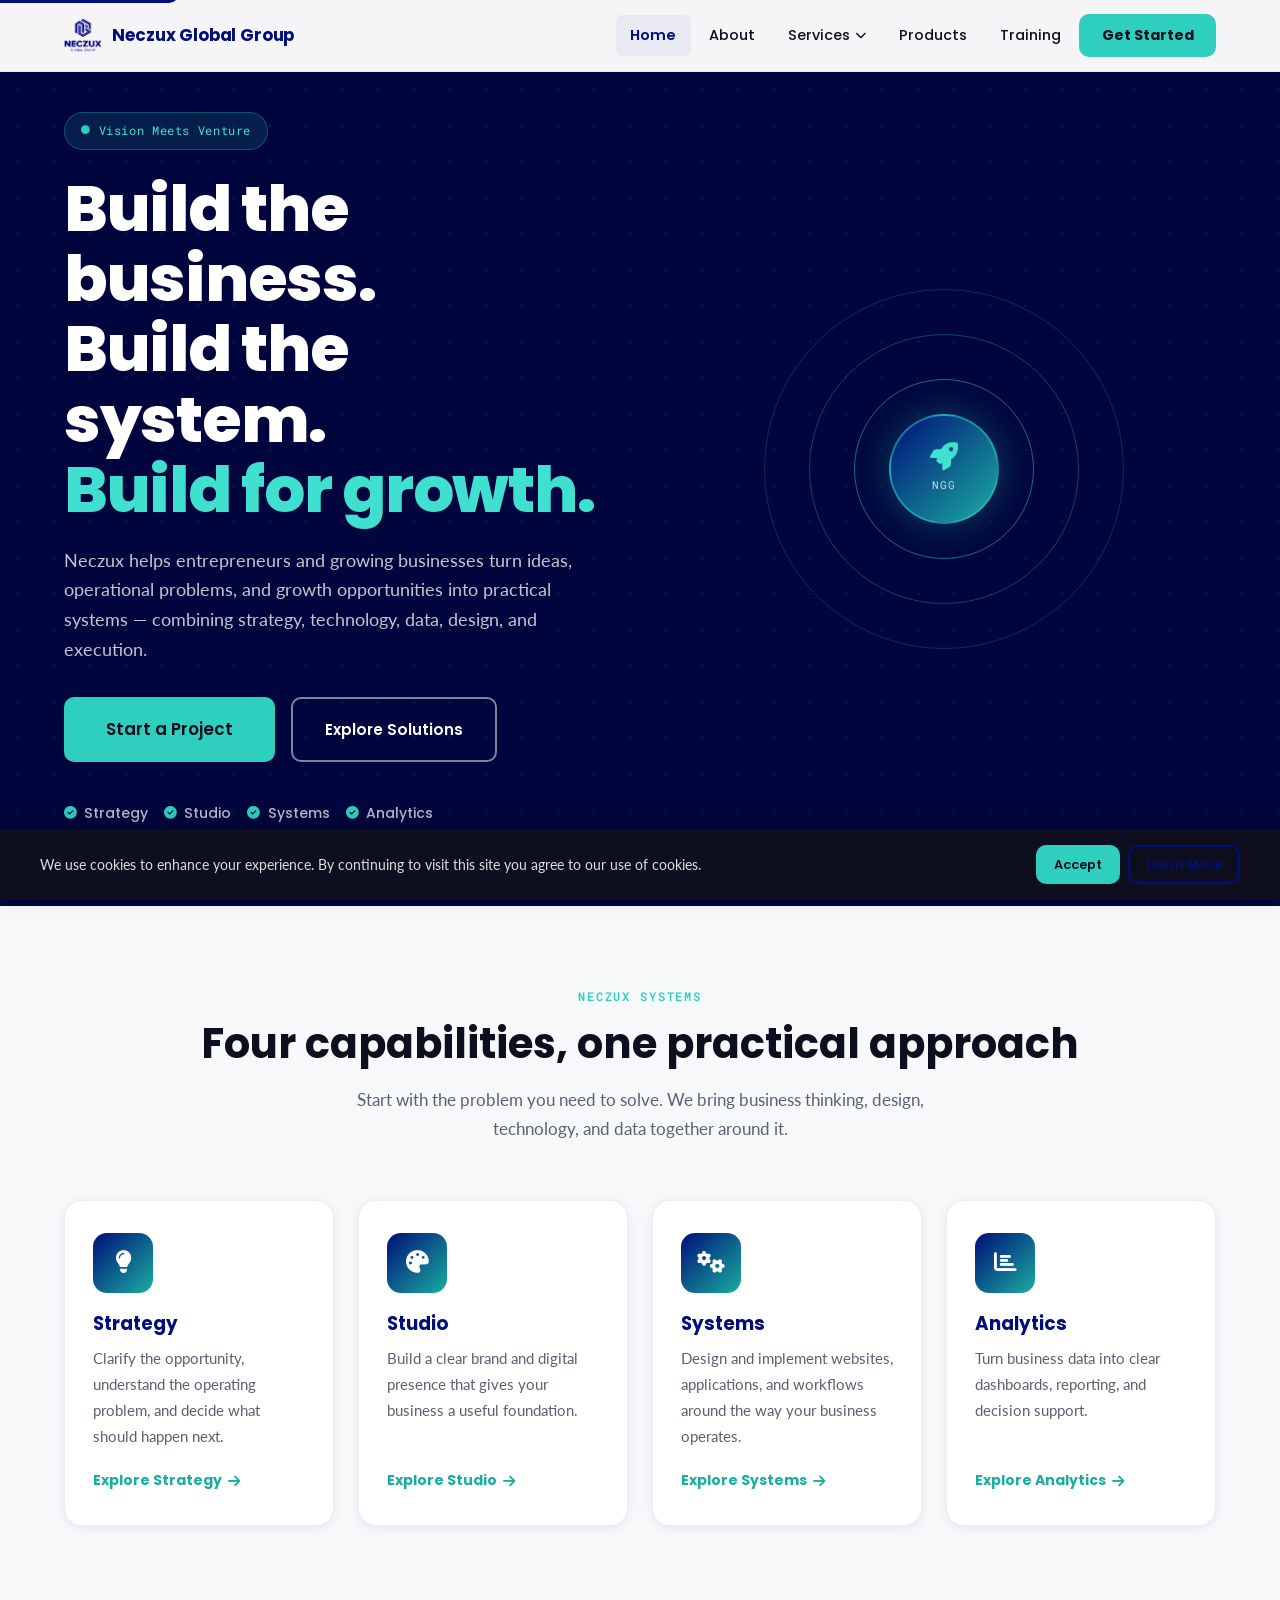
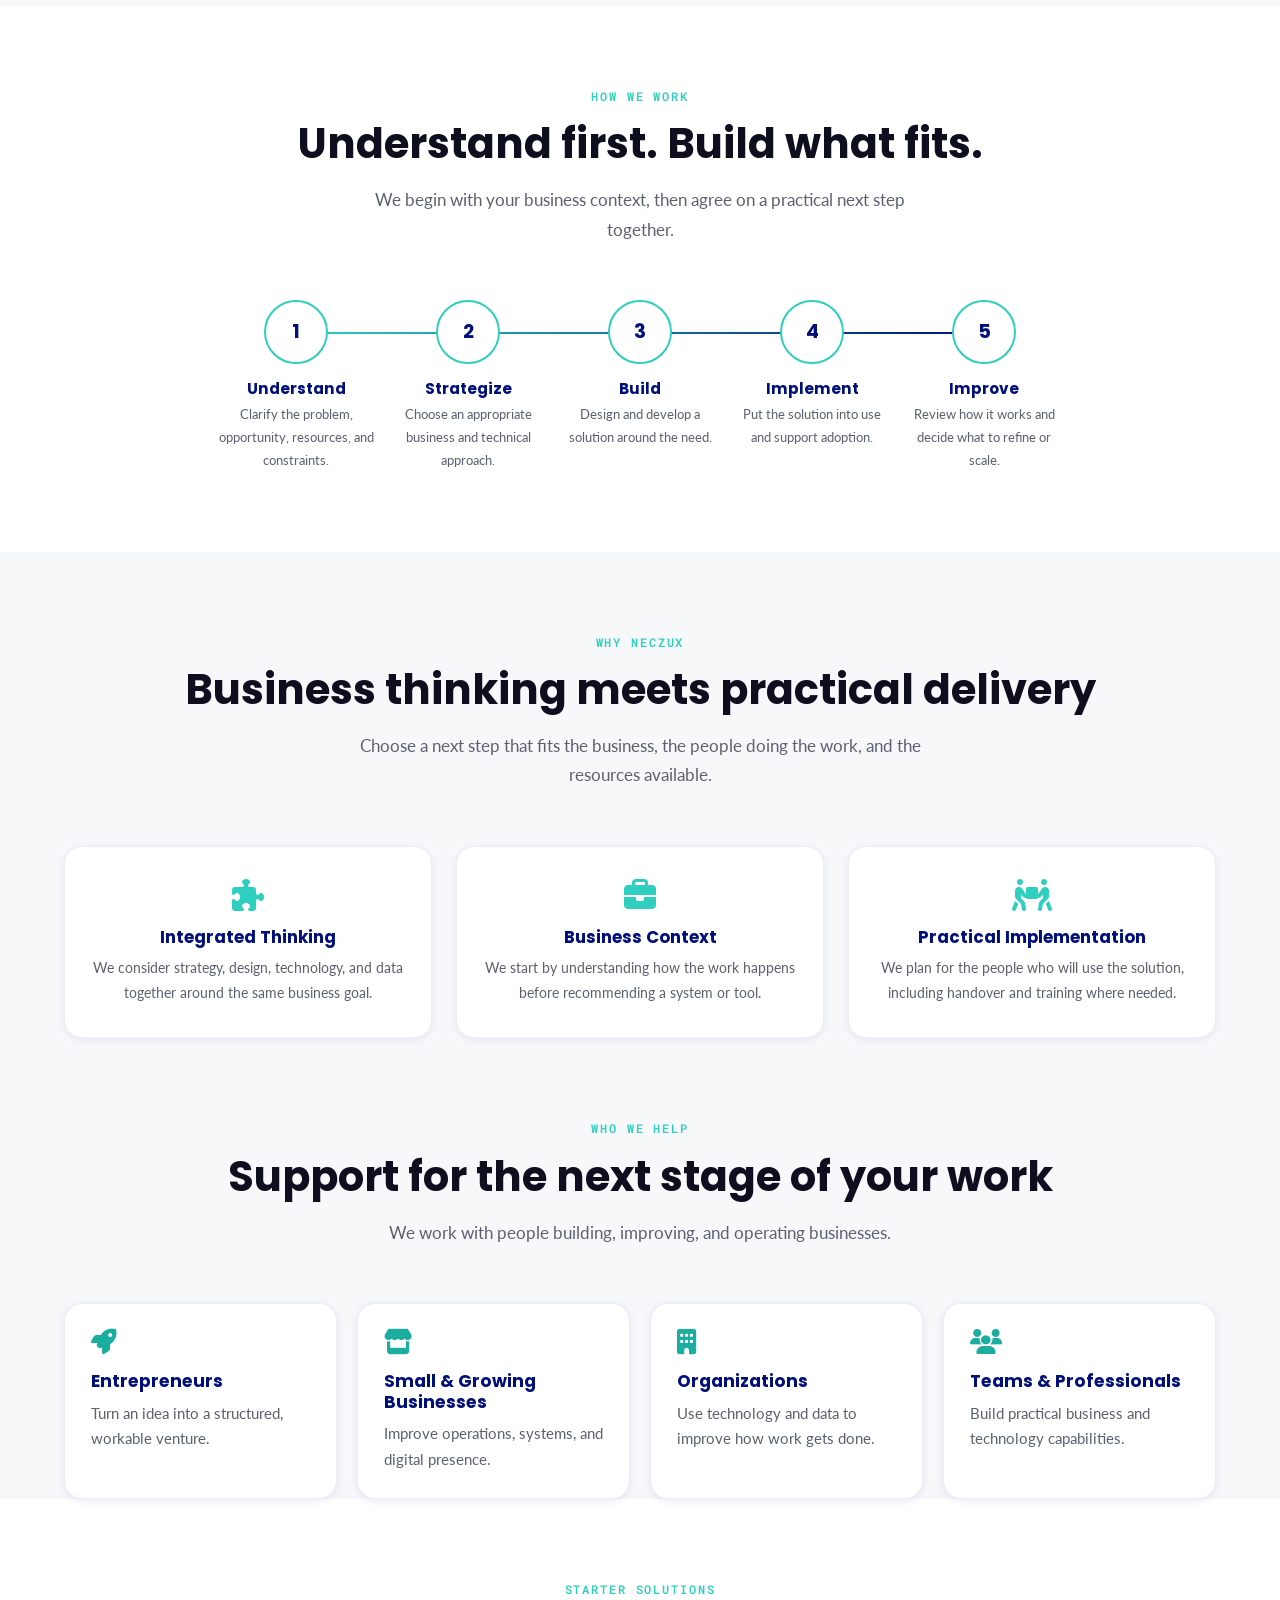
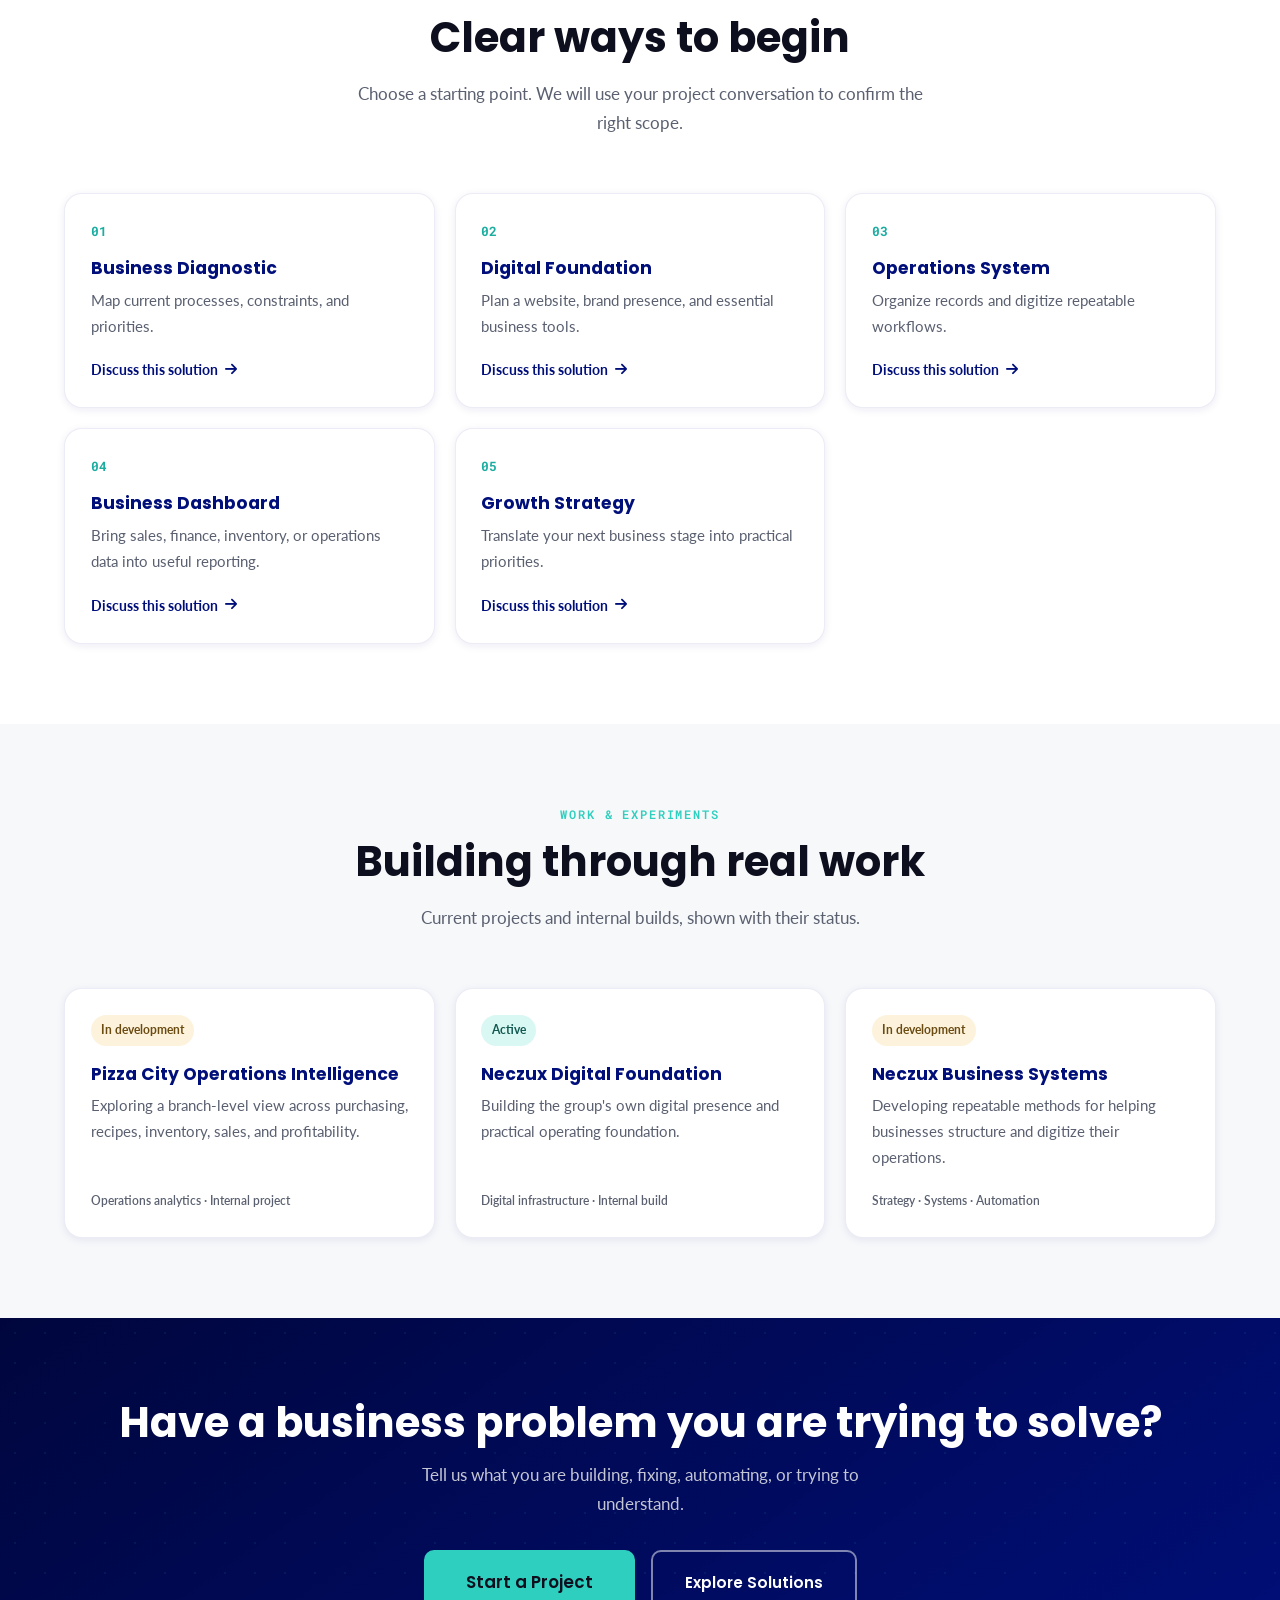
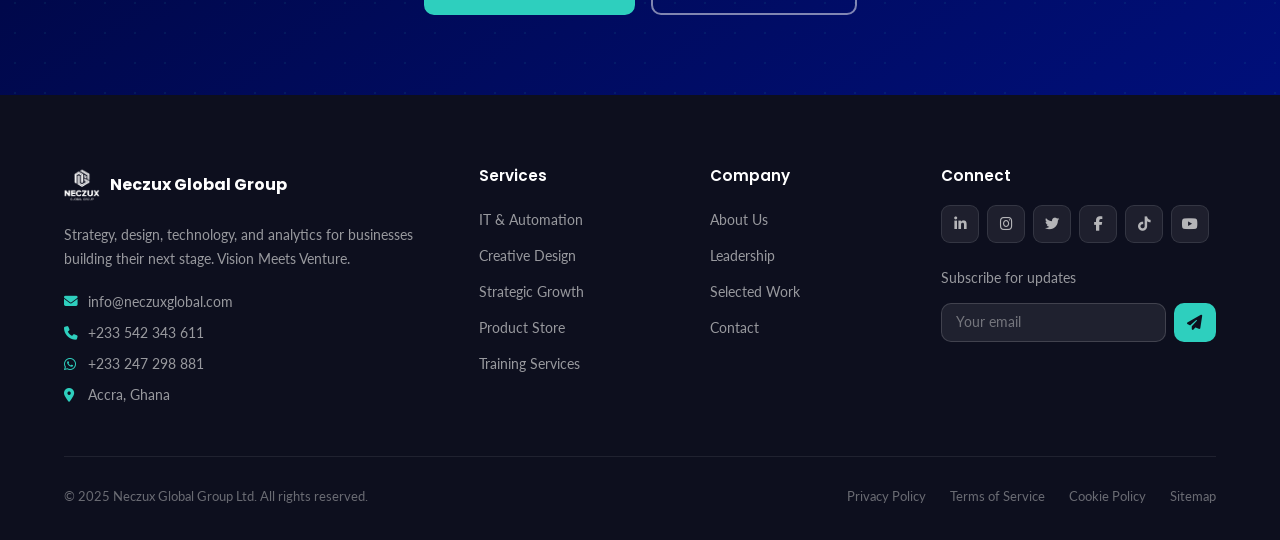
==== index.html @ 97cca22f "Reposition site around current capabilities and verifiable work" ====
<!DOCTYPE html>
<html lang="en">
<head>
    <meta charset="UTF-8">
    <meta name="viewport" content="width=device-width, initial-scale=1.0">
    
    <!-- Primary Meta Tags -->
    <meta name="description" content="Neczux helps entrepreneurs and growing businesses solve practical business problems with strategy, technology, data, design, and delivery.">
    <meta name="keywords" content="business development, technology solutions, automation, creative design, strategic growth, training, Accra, Ghana">
    <meta name="author" content="Neczux Global Group Ltd.">
    <meta name="robots" content="index, follow">
    
    <!-- Open Graph / Social Media Meta Tags -->
    <meta property="og:type" content="website">
    <meta property="og:url" content="https://www.neczuxglobal.com">
    <meta property="og:title" content="Neczux Global Group | Vision Meets Venture">
    <meta property="og:description" content="Practical business strategy, technology, data, and design for entrepreneurs and growing businesses.">
    <meta property="og:image" content="https://www.neczuxglobal.com/ngg-images/og-image.jpg">
    <meta property="og:site_name" content="Neczux Global Group">
    
    <!-- Twitter Card -->
    <meta name="twitter:card" content="summary_large_image">
    <meta name="twitter:site" content="@neczuxglobal">
    <meta name="twitter:creator" content="@neczuxglobal">
    <meta property="twitter:domain" content="neczuxglobal.com">
    <meta property="twitter:url" content="https://www.neczuxglobal.com">
    <meta name="twitter:title" content="Neczux Global Group | Vision Meets Venture">
    <meta name="twitter:description" content="Practical business strategy, technology, data, and design for entrepreneurs and growing businesses.">
    <meta name="twitter:image" content="https://www.neczuxglobal.com/ngg-images/og-image.jpg">
    
    <!-- Security & Compatibility -->
    <meta http-equiv="X-UA-Compatible" content="IE=edge">
    <meta name="format-detection" content="telephone=no">
    <meta name="theme-color" content="#000F7A">
    
    <!-- Preconnect & Resource Hints -->
    <link rel="preconnect" href="https://fonts.googleapis.com">
    <link rel="preconnect" href="https://fonts.gstatic.com" crossorigin>
    <link rel="preconnect" href="https://cdnjs.cloudflare.com">
    <link rel="dns-prefetch" href="https://fonts.googleapis.com">
    <link rel="dns-prefetch" href="https://cdnjs.cloudflare.com">
    
    <!-- Page Title -->
    <title>Neczux Global Group | Vision Meets Venture | Integrated Business & Technology Builder</title>
    
    <!-- Stylesheets -->
    <link rel="stylesheet" href="styles/main.css">
    <link rel="stylesheet" href="https://cdnjs.cloudflare.com/ajax/libs/font-awesome/6.4.0/css/all.min.css">
    <link href="https://fonts.googleapis.com/css2?family=Poppins:wght@300;400;500;600;700;800&family=Lato:wght@300;400;700&family=Roboto+Mono:wght@400;500;600&display=swap" rel="stylesheet">
    
    <!-- Favicon -->
    <link rel="icon" type="image/x-icon" href="ngg-images/favicon.ico">
    <link rel="apple-touch-icon" href="ngg-images/apple-touch-icon.png">
    
    <!-- Structured Data / JSON-LD -->
    <script type="application/ld+json">
    {
        "@context": "https://schema.org",
        "@type": "Organization",
        "name": "Neczux Global Group",
        "url": "https://www.neczuxglobal.com",
        "logo": "https://www.neczuxglobal.com/ngg-images/NGG.png",
        "description": "Integrated Business & Technology Builder delivering strategy, systems, design, and tools that turn ideas into operational ventures.",
        "sameAs": [
            "https://www.linkedin.com/company/neczuxglobal",
            "https://www.instagram.com/neczuxglobal",
            "https://x.com/neczuxglobal",
            "https://www.facebook.com/neczuxglobal",
            "https://www.tiktok.com/@neczuxglobal",
            "https://www.youtube.com/@neczuxglobal"
        ],
        "contactPoint": [{
            "@type": "ContactPoint",
            "telephone": "+233-247-298-881",
            "contactType": "customer service",
            "email": "neczuxglobalgroup@gmail.com",
            "availableLanguage": ["English"]
        }],
        "address": {
            "@type": "PostalAddress",
            "addressLocality": "Accra",
            "addressCountry": "GH"
        }
    }
    </script>
    
    <!-- Google Analytics (replace with your ID) -->
    <script async src="https://www.googletagmanager.com/gtag/js?id=G-XXXXXXXXXX"></script>
    <script>
        window.dataLayer = window.dataLayer || [];
        function gtag(){dataLayer.push(arguments);}
        gtag('js', new Date());
        gtag('config', 'G-XXXXXXXXXX', { 'anonymize_ip': true });
        gtag('consent', 'default', {
            'analytics_storage': 'denied'
        });
    </script>
</head>
<body class="home-page">

    <!-- Skip to Content Link for Accessibility -->
    <a href="#main-content" class="skip-link">Skip to main content</a>

    <!-- Cookie Consent Banner -->
    <div id="cookieConsent" class="cookie-banner" role="dialog" aria-label="Cookie consent">
        <div class="cookie-content">
            <p>We use cookies to enhance your experience. By continuing to visit this site you agree to our use of cookies.</p>
            <div class="cookie-buttons">
                <button id="acceptCookies" class="btn btn-sm btn-primary">Accept</button>
                <a href="/privacy-policy" class="btn btn-sm btn-outline">Learn More</a>
            </div>
        </div>
    </div>

    <!-- ===== HEADER ===== -->
    <header class="main-header" role="banner">
        <div class="container">
            <nav class="navbar" role="navigation" aria-label="Main navigation">
                <a href="index.html" class="logo" aria-label="Neczux Global Group Home">
                    <img src="ngg-images/NGG.png" alt="Neczux Global Group Logo - Navy Blue and Turquoise" width="38" height="38">
                    <span class="logo-text">Neczux Global Group</span>
                </a>

                <div class="nav-menu" id="navMenu">
                    <ul class="nav-list">
                        <li><a href="index.html" class="active" aria-current="page">Home</a></li>
                        <li><a href="about.html">About</a></li>
                        <li class="dropdown">
                            <a href="services.html" class="dropdown-toggle" aria-haspopup="true" aria-expanded="false">
                                Services <i class="fas fa-chevron-down" aria-hidden="true"></i>
                            </a>
                            <div class="dropdown-menu" aria-label="Services submenu">
                                <div class="dropdown-grid">
                                    <a href="services.html#tech-automation" class="dropdown-column">
                                        <h4><i class="fas fa-robot" aria-hidden="true"></i> Technology & Automation</h4>
                                        
                                        <span class="dd-link">Explore <i class="fas fa-arrow-right" aria-hidden="true"></i></span>
                                    </a>
                                    <a href="services.html#creative-design" class="dropdown-column">
                                        <h4><i class="fas fa-palette" aria-hidden="true"></i> Creative Design</h4>
                                        
                                        <span class="dd-link">Explore <i class="fas fa-arrow-right" aria-hidden="true"></i></span>
                                    </a>
                                    <a href="services.html#strategic-growth" class="dropdown-column">
                                        <h4><i class="fas fa-chart-line" aria-hidden="true"></i> Strategic Growth & Training</h4>
                                        
                                        <span class="dd-link">Explore <i class="fas fa-arrow-right" aria-hidden="true"></i></span>
                                    </a>
                                    <a href="products.html" class="dropdown-column">
                                        <h4><i class="fas fa-box-open" aria-hidden="true"></i> Product & Resource Store</h4>
                                        
                                        <span class="dd-link">Explore <i class="fas fa-arrow-right" aria-hidden="true"></i></span>
                                    </a>
                                </div>
                            </div>
                        </li>
                        <li><a href="products.html">Products</a></li>
                        <li><a href="training.html">Training</a></li>
                        <li><a href="contact.html" class="nav-cta">Get Started</a></li>
                    </ul>
                </div>

                <button class="mobile-menu-btn" aria-label="Toggle menu" aria-expanded="false" aria-controls="navMenu">
                    <span></span><span></span><span></span>
                </button>
            </nav>
        </div>
    </header>

    <!-- ===== MAIN CONTENT ===== -->
    <main id="main-content">

        <!-- ===== HERO SECTION ===== -->
        <section class="hero" aria-label="Hero section">
            <div class="container">
                <div class="hero-content">
                    <div class="hero-badge"><span class="badge"><i class="fas fa-circle" aria-hidden="true"></i> Vision Meets Venture</span></div>
                    <h1 class="hero-title">Build the business.<br>Build the system.<br><span class="hero-accent">Build for growth.</span></h1>
                    <p class="hero-subtitle">Neczux helps entrepreneurs and growing businesses turn ideas, operational problems, and growth opportunities into practical systems — combining strategy, technology, data, design, and execution.</p>
                    <div class="hero-buttons">
                        <a href="contact.html" class="btn btn-primary btn-lg">Start a Project</a>
                        <a href="#starter-solutions" class="btn btn-outline-white">Explore Solutions</a>
                    </div>
                    <div class="hero-features" aria-label="Core capabilities">
                        <div class="feature"><i class="fas fa-check-circle" aria-hidden="true"></i><span>Strategy</span></div>
                        <div class="feature"><i class="fas fa-check-circle" aria-hidden="true"></i><span>Studio</span></div>
                        <div class="feature"><i class="fas fa-check-circle" aria-hidden="true"></i><span>Systems</span></div>
                        <div class="feature"><i class="fas fa-check-circle" aria-hidden="true"></i><span>Analytics</span></div>
                    </div>
                </div>
                <div class="hero-visual">
                    <div class="hero-graphic" aria-hidden="true">
                        <div class="graphic-ring ring-1"></div><div class="graphic-ring ring-2"></div><div class="graphic-ring ring-3"></div>
                        <div class="graphic-center"><i class="fas fa-rocket" aria-hidden="true"></i><span>NGG</span></div>
                    </div>
                </div>
            </div>
        </section>

        <!-- ===== NECZUX SYSTEMS ===== -->
        <section class="core-services" aria-labelledby="services-heading">
            <div class="container">
                <div class="section-header">
                    <span class="section-label">Neczux Systems</span>
                    <h2 id="services-heading">Four capabilities, one practical approach</h2>
                    <p>Start with the problem you need to solve. We bring business thinking, design, technology, and data together around it.</p>
                </div>
                <div class="services-grid">
                    <article class="service-card"><div class="service-icon" aria-hidden="true"><i class="fas fa-lightbulb"></i></div><h3>Strategy</h3><p>Clarify the opportunity, understand the operating problem, and decide what should happen next.</p><a href="services.html#strategic-growth" class="service-link" aria-label="Explore business strategy services">Explore Strategy <i class="fas fa-arrow-right" aria-hidden="true"></i></a></article>
                    <article class="service-card"><div class="service-icon" aria-hidden="true"><i class="fas fa-palette"></i></div><h3>Studio</h3><p>Build a clear brand and digital presence that gives your business a useful foundation.</p><a href="services.html#creative-design" class="service-link" aria-label="Explore studio and design services">Explore Studio <i class="fas fa-arrow-right" aria-hidden="true"></i></a></article>
                    <article class="service-card"><div class="service-icon" aria-hidden="true"><i class="fas fa-cogs"></i></div><h3>Systems</h3><p>Design and implement websites, applications, and workflows around the way your business operates.</p><a href="services.html#tech-automation" class="service-link" aria-label="Explore systems and technology services">Explore Systems <i class="fas fa-arrow-right" aria-hidden="true"></i></a></article>
                    <article class="service-card"><div class="service-icon" aria-hidden="true"><i class="fas fa-chart-bar"></i></div><h3>Analytics</h3><p>Turn business data into clear dashboards, reporting, and decision support.</p><a href="services.html#data-analytics" class="service-link" aria-label="Explore data and analytics services">Explore Analytics <i class="fas fa-arrow-right" aria-hidden="true"></i></a></article>
                </div>
            </div>
        </section>

        <!-- ===== HOW WE WORK ===== -->
        <section class="framework" aria-labelledby="framework-heading">
            <div class="container">
                <div class="section-header"><span class="section-label">How We Work</span><h2 id="framework-heading">Understand first. Build what fits.</h2><p>We begin with your business context, then agree on a practical next step together.</p></div>
                <div class="framework-timeline" role="list">
                    <div class="timeline-step" role="listitem"><div class="step-number" aria-hidden="true">1</div><h4>Understand</h4><p>Clarify the problem, opportunity, resources, and constraints.</p></div>
                    <div class="timeline-step" role="listitem"><div class="step-number" aria-hidden="true">2</div><h4>Strategize</h4><p>Choose an appropriate business and technical approach.</p></div>
                    <div class="timeline-step" role="listitem"><div class="step-number" aria-hidden="true">3</div><h4>Build</h4><p>Design and develop a solution around the need.</p></div>
                    <div class="timeline-step" role="listitem"><div class="step-number" aria-hidden="true">4</div><h4>Implement</h4><p>Put the solution into use and support adoption.</p></div>
                    <div class="timeline-step" role="listitem"><div class="step-number" aria-hidden="true">5</div><h4>Improve</h4><p>Review how it works and decide what to refine or scale.</p></div>
                </div>
            </div>
        </section>

        <!-- ===== WHY NECZUX ===== -->
        <section class="why-choose" aria-labelledby="why-heading">
            <div class="container">
                <div class="section-header"><span class="section-label">Why Neczux</span><h2 id="why-heading">Business thinking meets practical delivery</h2><p>Choose a next step that fits the business, the people doing the work, and the resources available.</p></div>
                <div class="benefits-grid">
                    <div class="benefit-card"><i class="fas fa-puzzle-piece" aria-hidden="true"></i><h3>Integrated Thinking</h3><p>We consider strategy, design, technology, and data together around the same business goal.</p></div>
                    <div class="benefit-card"><i class="fas fa-briefcase" aria-hidden="true"></i><h3>Business Context</h3><p>We start by understanding how the work happens before recommending a system or tool.</p></div>
                    <div class="benefit-card"><i class="fas fa-people-carry" aria-hidden="true"></i><h3>Practical Implementation</h3><p>We plan for the people who will use the solution, including handover and training where needed.</p></div>
                </div>
            </div>
        </section>

        <!-- ===== WHO WE HELP ===== -->
        <section class="who-we-help" aria-labelledby="audience-heading">
            <div class="container">
                <div class="section-header"><span class="section-label">Who We Help</span><h2 id="audience-heading">Support for the next stage of your work</h2><p>We work with people building, improving, and operating businesses.</p></div>
                <div class="audience-grid">
                    <article class="audience-card"><i class="fas fa-rocket" aria-hidden="true"></i><h3>Entrepreneurs</h3><p>Turn an idea into a structured, workable venture.</p></article>
                    <article class="audience-card"><i class="fas fa-store" aria-hidden="true"></i><h3>Small & Growing Businesses</h3><p>Improve operations, systems, and digital presence.</p></article>
                    <article class="audience-card"><i class="fas fa-building" aria-hidden="true"></i><h3>Organizations</h3><p>Use technology and data to improve how work gets done.</p></article>
                    <article class="audience-card"><i class="fas fa-users" aria-hidden="true"></i><h3>Teams & Professionals</h3><p>Build practical business and technology capabilities.</p></article>
                </div>
            </div>
        </section>

        <!-- ===== STARTER SOLUTIONS ===== -->
        <section class="starter-solutions" id="starter-solutions" aria-labelledby="solutions-heading">
            <div class="container">
                <div class="section-header"><span class="section-label">Starter Solutions</span><h2 id="solutions-heading">Clear ways to begin</h2><p>Choose a starting point. We will use your project conversation to confirm the right scope.</p></div>
                <div class="solutions-grid">
                    <a class="solution-card" href="contact.html?service=business-diagnostic"><span class="solution-number">01</span><h3>Business Diagnostic</h3><p>Map current processes, constraints, and priorities.</p><span class="solution-link">Discuss this solution <i class="fas fa-arrow-right" aria-hidden="true"></i></span></a>
                    <a class="solution-card" href="contact.html?service=digital-foundation"><span class="solution-number">02</span><h3>Digital Foundation</h3><p>Plan a website, brand presence, and essential business tools.</p><span class="solution-link">Discuss this solution <i class="fas fa-arrow-right" aria-hidden="true"></i></span></a>
                    <a class="solution-card" href="contact.html?service=operations-system"><span class="solution-number">03</span><h3>Operations System</h3><p>Organize records and digitize repeatable workflows.</p><span class="solution-link">Discuss this solution <i class="fas fa-arrow-right" aria-hidden="true"></i></span></a>
                    <a class="solution-card" href="contact.html?service=business-dashboard"><span class="solution-number">04</span><h3>Business Dashboard</h3><p>Bring sales, finance, inventory, or operations data into useful reporting.</p><span class="solution-link">Discuss this solution <i class="fas fa-arrow-right" aria-hidden="true"></i></span></a>
                    <a class="solution-card" href="contact.html?service=growth-strategy"><span class="solution-number">05</span><h3>Growth Strategy</h3><p>Translate your next business stage into practical priorities.</p><span class="solution-link">Discuss this solution <i class="fas fa-arrow-right" aria-hidden="true"></i></span></a>
                </div>
            </div>
        </section>

        <!-- ===== SELECTED WORK ===== -->
        <section class="selected-work" id="selected-work" aria-labelledby="work-heading">
            <div class="container">
                <div class="section-header"><span class="section-label">Work & Experiments</span><h2 id="work-heading">Building through real work</h2><p>Current projects and internal builds, shown with their status.</p></div>
                <div class="selected-work-grid">
                    <article class="selected-work-card"><span class="work-status work-status--developing">In development</span><h3>Pizza City Operations Intelligence</h3><p>Exploring a branch-level view across purchasing, recipes, inventory, sales, and profitability.</p><span class="work-type">Operations analytics · Internal project</span></article>
                    <article class="selected-work-card"><span class="work-status work-status--active">Active</span><h3>Neczux Digital Foundation</h3><p>Building the group's own digital presence and practical operating foundation.</p><span class="work-type">Digital infrastructure · Internal build</span></article>
                    <article class="selected-work-card"><span class="work-status work-status--developing">In development</span><h3>Neczux Business Systems</h3><p>Developing repeatable methods for helping businesses structure and digitize their operations.</p><span class="work-type">Strategy · Systems · Automation</span></article>
                </div>
            </div>
        </section>

        <!-- ===== CTA SECTION ===== -->
        <section class="cta-section" aria-label="Call to action">
            <div class="container">
                <div class="cta-content">
                    <h2>Have a business problem you are trying to solve?</h2>
                    <p>Tell us what you are building, fixing, automating, or trying to understand.</p>
                    <div class="cta-buttons">
                        <a href="contact.html" class="btn btn-primary btn-lg">Start a Project</a>
                        <a href="services.html" class="btn btn-outline-white">Explore Solutions</a>
                    </div>
                </div>
            </div>
        </section>

    </main>

    <!-- ===== FOOTER ===== -->
    <footer class="main-footer" role="contentinfo">
        <div class="container">
            <div class="footer-grid">
                <div class="footer-col">
                    <div class="footer-logo">
                        <img src="ngg-images/NGG3.png" alt="Neczux Global Group Footer Logo" width="36" height="36" loading="lazy">
                        <span>Neczux Global Group</span>
                    </div>
                    <p class="footer-description">
                        Strategy, design, technology, and analytics for businesses building their next stage.
                        Vision Meets Venture.
                    </p>
                    <div class="footer-contact-info">
                        <a href="mailto:info@neczuxglobal.com" aria-label="Email us">
                            <i class="fas fa-envelope" aria-hidden="true"></i> <span class="__cf_email__" data-cfemail="711f14120b0409161d1e13101d16031e040131161c10181d5f121e1c">info@neczuxglobal.com</span>
                        </a>
                        <a href="tel:+233542343611" aria-label="Call us alternate number">
                            <i class="fas fa-phone" aria-hidden="true"></i> +233 542 343 611
                        </a>
                        <a href="https://wa.me/233247298881" target="_blank" rel="noopener" aria-label="Chat with us on WhatsApp">
                            <i class="fab fa-whatsapp" aria-hidden="true"></i> +233 247 298 881
                        </a>
                        <p><i class="fas fa-map-marker-alt" aria-hidden="true"></i> Accra, Ghana</p>
                    </div>
                </div>

                <div class="footer-col">
                    <h4>Services</h4>
                    <ul>
                        <li><a href="services.html#tech-automation">IT & Automation</a></li>
                        <li><a href="services.html#creative-design">Creative Design</a></li>
                        <li><a href="services.html#strategic-growth">Strategic Growth</a></li>
                        <li><a href="products.html">Product Store</a></li>
                        <li><a href="training.html">Training Services</a></li>
                    </ul>
                </div>

                <div class="footer-col">
                    <h4>Company</h4>
                    <ul>
                        <li><a href="about.html">About Us</a></li>
                        <li><a href="about.html#leadership">Leadership</a></li>
                        <li><a href="index.html#selected-work">Selected Work</a></li>
                        <li><a href="contact.html">Contact</a></li>
                    </ul>
                </div>

                <div class="footer-col">
                    <h4>Connect</h4>
                    <div class="footer-socials">
                        <a href="https://www.linkedin.com/company/neczuxglobal" target="_blank" rel="noopener" aria-label="Follow us on LinkedIn">
                            <i class="fab fa-linkedin-in" aria-hidden="true"></i>
                        </a>
                        <a href="https://www.instagram.com/neczuxglobal" target="_blank" rel="noopener" aria-label="Follow us on Instagram">
                            <i class="fab fa-instagram" aria-hidden="true"></i>
                        </a>
                        <a href="https://x.com/neczuxglobal" target="_blank" rel="noopener noreferrer" aria-label="Twitter">
                            <i class="fab fa-twitter"></i>
                        </a>
                        <a href="https://www.facebook.com/neczuxglobal" target="_blank" rel="noopener" aria-label="Follow us on Facebook">
                            <i class="fab fa-facebook-f" aria-hidden="true"></i>
                        </a>
                        <a href="https://www.tiktok.com/@neczuxglobal" target="_blank" rel="noopener" aria-label="Follow us on TikTok">
                            <i class="fab fa-tiktok" aria-hidden="true"></i>
                        </a>
                        <a href="https://www.youtube.com/@neczuxglobal" target="_blank" rel="noopener" aria-label="Subscribe to our YouTube channel">
                            <i class="fab fa-youtube" aria-hidden="true"></i>
                        </a>
                    </div>
                    <div class="newsletter">
                        <p style="color:rgba(245,245,243,0.6);font-size:0.85rem;margin-bottom:0.75rem;">Subscribe for updates</p>
                        <form class="newsletter-form" id="footerNewsletter" aria-label="Newsletter signup">
                            <input type="email" placeholder="Your email" required aria-label="Email address">
                            <button type="submit" aria-label="Subscribe"><i class="fas fa-paper-plane" aria-hidden="true"></i></button>
                        </form>
                    </div>
                </div>
            </div>

            <div class="footer-bottom">
                <p>&copy; 2025 Neczux Global Group Ltd. All rights reserved.</p>
                <div class="footer-links">
                    <a href="privacy-policy.html">Privacy Policy</a>
                    <a href="terms-of-service.html">Terms of Service</a>
                    <a href="cookie-policy.html">Cookie Policy</a>
                    <a href="sitemap.xml">Sitemap</a>
                </div>
            </div>
        </div>
    </footer>
    <button id="scrollToTop" class="scroll-top-btn" aria-label="Back to top" title="Back to top"><i class="fas fa-chevron-up"></i></button>
    <script src="scripts/main.js"></script>
</body>
</html>
---- styles/main.css ----
/* ===================================================
   NECZUX GLOBAL GROUP — MAIN STYLESHEET
   Brand: Navy Blue | Turquoise | Warm White
   =================================================== */

/* ===== RESET & ROOT VARIABLES ===== */
*, *::before, *::after {
    margin: 0;
    padding: 0;
    box-sizing: border-box;
}

:root {
    --navy:         #000F7A;
    --navy-dark:    #00085A;
    --navy-deep:    #00063D;
    --teal:         #2ECFBE;
    --teal-bright:  #40E0D0;
    --teal-dim:     #1AADA0;
    --white:        #F5F5F3;
    --white-pure:   #FFFFFF;
    --off-white:    #EEF0F4;
    --dark:         #0D0F1E;
    --gray-mid:     #5A6070;
    --gray-light:   #BDC3CC;
    --success:      #22C55E;
    --warm-bg:      #F7F8FA;

    --font-head:    'Poppins', 'Open Sans', sans-serif;
    --font-body:    'Lato', 'Open Sans', sans-serif;
    --font-mono:    'Roboto Mono', monospace;

    --radius:       10px;
    --radius-lg:    18px;
    --shadow-sm:    0 2px 8px rgba(0,15,122,0.08);
    --shadow-md:    0 6px 24px rgba(0,15,122,0.12);
    --shadow-lg:    0 16px 48px rgba(0,15,122,0.16);
    --transition:   all 0.3s cubic-bezier(0.4,0,0.2,1);
    --section-pad:  5rem 0;
    --max-width:    1200px;
}

html { scroll-behavior: smooth; }

body {
    font-family: var(--font-body);
    color: var(--dark);
    background: var(--white-pure);
    line-height: 1.7;
    overflow-x: hidden;
    -webkit-font-smoothing: antialiased;
}

.container {
    max-width: var(--max-width);
    margin: 0 auto;
    padding: 0 1.5rem;
    width: 100%;
}

img { max-width: 100%; height: auto; display: block; }
a { text-decoration: none; }

/* ===== TYPOGRAPHY ===== */
h1, h2, h3, h4, h5 {
    font-family: var(--font-head);
    font-weight: 700;
    line-height: 1.2;
    color: var(--dark);
}
h1 { font-size: clamp(2.2rem, 5vw, 3.6rem); }
h2 { font-size: clamp(1.8rem, 3.5vw, 2.6rem); }
h3 { font-size: clamp(1.2rem, 2.5vw, 1.6rem); }
h4 { font-size: 1.15rem; }
p  { color: var(--gray-mid); margin-bottom: 1rem; line-height: 1.75; }
p:last-child { margin-bottom: 0; }

.section-label {
    font-family: var(--font-mono);
    font-size: 0.78rem;
    font-weight: 600;
    letter-spacing: 0.15em;
    text-transform: uppercase;
    color: var(--teal);
    display: block;
    margin-bottom: 0.75rem;
}

.section-header {
    text-align: center;
    margin-bottom: 3.5rem;
}

.section-header h2 { margin-bottom: 1rem; }
.section-header p  { max-width: 580px; margin: 0 auto; font-size: 1.05rem; }

/* ===== BUTTONS ===== */
.btn {
    display: inline-flex;
    align-items: center;
    justify-content: center;
    gap: 0.5rem;
    padding: 0.85rem 2rem;
    border-radius: var(--radius);
    font-family: var(--font-head);
    font-weight: 600;
    font-size: 0.95rem;
    border: 2px solid transparent;
    cursor: pointer;
    transition: var(--transition);
    white-space: nowrap;
}

.btn-primary {
    background: var(--teal);
    color: var(--dark);
    border-color: var(--teal);
}
.btn-primary:hover {
    background: var(--teal-bright);
    border-color: var(--teal-bright);
    transform: translateY(-2px);
    box-shadow: 0 8px 24px rgba(46,207,190,0.35);
}

.btn-navy {
    background: var(--navy);
    color: var(--white-pure);
    border-color: var(--navy);
}
.btn-navy:hover {
    background: var(--navy-dark);
    border-color: var(--navy-dark);
    transform: translateY(-2px);
    box-shadow: 0 8px 24px rgba(0,15,122,0.3);
}

.btn-outline {
    background: transparent;
    color: var(--navy);
    border-color: var(--navy);
}
.btn-outline:hover {
    background: var(--navy);
    color: var(--white-pure);
    transform: translateY(-2px);
}

.btn-outline-white {
    background: transparent;
    color: var(--white-pure);
    border-color: rgba(255,255,255,0.5);
}
.btn-outline-white:hover {
    background: rgba(255,255,255,0.12);
    border-color: var(--white-pure);
}

.btn-outline-teal {
    background: transparent;
    color: var(--teal);
    border-color: var(--teal);
}
.btn-outline-teal:hover {
    background: var(--teal);
    color: var(--dark);
    transform: translateY(-2px);
}

.btn-sm { padding: 0.55rem 1.2rem; font-size: 0.85rem; }
.btn-lg { padding: 1rem 2.5rem; font-size: 1.05rem; }
.full-width { width: 100%; }

/* ===== HEADER & NAVIGATION ===== */
.main-header {
    position: fixed;
    top: 0; left: 0; width: 100%;
    background: rgba(255,255,255,0.96);
    backdrop-filter: blur(14px);
    -webkit-backdrop-filter: blur(14px);
    z-index: 1000;
    border-bottom: 1px solid rgba(0,15,122,0.07);
    padding: 0.85rem 0;
    transition: var(--transition);
}

.main-header.scrolled {
    box-shadow: var(--shadow-md);
}

.navbar {
    display: flex;
    align-items: center;
    justify-content: space-between;
    gap: 2rem;
}

.logo {
    display: flex;
    align-items: center;
    gap: 0.65rem;
    flex-shrink: 0;
}
.logo img { height: 38px; width: auto; }
.logo-text {
    font-family: var(--font-head);
    font-weight: 700;
    font-size: 1.05rem;
    color: var(--navy);
    letter-spacing: -0.01em;
}

.nav-menu { display: flex; align-items: center; }

.nav-list {
    display: flex;
    align-items: center;
    list-style: none;
    gap: 0.25rem;
}

.nav-list li a {
    font-family: var(--font-head);
    font-weight: 500;
    font-size: 0.9rem;
    color: var(--dark);
    padding: 0.5rem 0.9rem;
    border-radius: 6px;
    transition: var(--transition);
    display: flex;
    align-items: center;
    gap: 0.35rem;
}
.nav-list li a:hover,
.nav-list li a.active {
    color: var(--navy);
    background: rgba(0,15,122,0.05);
}
.nav-list li a.active {
    font-weight: 600;
}

.nav-cta {
    background: var(--teal) !important;
    color: var(--dark) !important;
    font-weight: 700 !important;
    border-radius: var(--radius) !important;
    padding: 0.6rem 1.4rem !important;
}
.nav-cta:hover {
    background: var(--teal-bright) !important;
    box-shadow: 0 4px 16px rgba(46,207,190,0.4);
    transform: translateY(-1px);
}

/* ===== DROPDOWN MENU ===== */
.dropdown { position: relative; }

.dropdown-toggle i.fa-chevron-down {
    font-size: 0.7rem;
    transition: transform 0.3s ease;
}
.dropdown:hover .dropdown-toggle i.fa-chevron-down {
    transform: rotate(180deg);
}

.dropdown-menu {
    position: absolute;
    top: calc(100% + 12px);
    left: 50%;
    transform: translateX(-50%) translateY(8px);
    width: 560px;
    background: var(--white-pure);
    border-radius: var(--radius-lg);
    box-shadow: var(--shadow-lg);
    border: 1px solid rgba(0,15,122,0.08);
    padding: 1.5rem;
    opacity: 0;
    visibility: hidden;
    transition: all 0.25s cubic-bezier(0.4,0,0.2,1);
    z-index: 200;
}

.dropdown:hover .dropdown-menu {
    opacity: 1;
    visibility: visible;
    transform: translateX(-50%) translateY(0);
}

.dropdown-grid {
    display: grid;
    grid-template-columns: 1fr 1fr;
    gap: 0.5rem;
}

.dropdown-column {
    padding: 1rem;
    border-radius: var(--radius);
    transition: var(--transition);
    cursor: pointer;
    border: 1px solid transparent;
}
.dropdown-column:hover {
    background: rgba(0,15,122,0.03);
    border-color: rgba(0,15,122,0.06);
}

.dropdown-column h4 {
    font-size: 0.9rem;
    font-weight: 600;
    color: var(--navy);
    margin-bottom: 0.35rem;
    display: flex;
    align-items: center;
    gap: 0.5rem;
}
.dropdown-column h4 i { color: var(--teal); font-size: 0.85rem; }

.dropdown-column p {
    font-size: 0.8rem;
    color: var(--gray-mid);
    margin-bottom: 0.5rem;
    line-height: 1.5;
}

.dropdown-column .dd-link {
    font-size: 0.8rem;
    font-weight: 600;
    color: var(--teal-dim);
    display: inline-flex;
    align-items: center;
    gap: 0.3rem;
    transition: var(--transition);
}
.dropdown-column:hover .dd-link {
    color: var(--navy);
    gap: 0.5rem;
}

/* Mobile menu button */
.mobile-menu-btn {
    display: none;
    flex-direction: column;
    justify-content: center;
    gap: 5px;
    background: none;
    border: none;
    cursor: pointer;
    padding: 0.4rem;
    border-radius: 6px;
    z-index: 1001;
}
.mobile-menu-btn span {
    display: block;
    width: 24px;
    height: 2px;
    background: var(--dark);
    border-radius: 2px;
    transition: var(--transition);
}
.mobile-menu-btn.active span:nth-child(1) { transform: rotate(45deg) translate(5px, 5px); }
.mobile-menu-btn.active span:nth-child(2) { opacity: 0; }
.mobile-menu-btn.active span:nth-child(3) { transform: rotate(-45deg) translate(5px, -5px); }

/* ===== HERO SECTION ===== */
.hero {
    min-height: 100vh;
    display: flex;
    align-items: center;
    background: var(--navy-deep);
    position: relative;
    overflow: hidden;
    padding: 7rem 0 5rem;
}

/* Subtle dot-grid pattern */
.hero::before {
    content: '';
    position: absolute;
    inset: 0;
    background-image: radial-gradient(circle, rgba(46,207,190,0.12) 1px, transparent 1px);
    background-size: 36px 36px;
    z-index: 0;
}

/* Bottom gradient fade */
.hero::after {
    content: '';
    position: absolute;
    bottom: 0; left: 0; right: 0;
    height: 120px;
    background: linear-gradient(to top, var(--navy-deep), transparent);
    z-index: 0;
}

.hero .container {
    position: relative;
    z-index: 1;
    display: grid;
    grid-template-columns: 1fr 1fr;
    gap: 4rem;
    align-items: center;
}

.hero-badge {
    margin-bottom: 1.5rem;
}

.badge {
    display: inline-flex;
    align-items: center;
    gap: 0.5rem;
    padding: 0.45rem 1rem;
    background: rgba(46,207,190,0.12);
    border: 1px solid rgba(46,207,190,0.3);
    border-radius: 50px;
    font-family: var(--font-mono);
    font-size: 0.78rem;
    color: var(--teal-bright);
    letter-spacing: 0.05em;
}
.badge i { font-size: 0.55rem; color: var(--teal); }

.hero-title {
    color: var(--white-pure);
    font-size: clamp(2.4rem, 5.5vw, 4rem);
    font-weight: 800;
    line-height: 1.1;
    margin-bottom: 1.25rem;
    letter-spacing: -0.02em;
}

.hero-accent {
    color: var(--teal-bright);
    position: relative;
}

.hero-subtitle {
    font-size: 1.1rem;
    color: rgba(245,245,243,0.8);
    margin-bottom: 2rem;
    line-height: 1.7;
    max-width: 500px;
    text-align: center;
    margin-left: auto;
    margin-right: auto;
}

.hero-buttons {
    display: flex;
    gap: 1rem;
    flex-wrap: wrap;
    margin-bottom: 2.5rem;
}

.hero-features {
    display: flex;
    flex-wrap: wrap;
    gap: 1rem;
}

.hero-features .feature {
    display: flex;
    align-items: center;
    gap: 0.45rem;
    font-size: 0.88rem;
    color: rgba(245,245,243,0.75);
    font-family: var(--font-head);
    font-weight: 500;
}
.hero-features .feature i { color: var(--teal); font-size: 0.8rem; }

/* ── Homepage hero: content block is left-aligned in 2-col grid ── */
.hero .hero-content {
    text-align: left;
}
.hero .hero-content .hero-subtitle {
    text-align: left;
    margin-left: 0;
    margin-right: 0;
    max-width: 540px;
}
.hero .hero-content .hero-buttons { justify-content: flex-start; }
.hero .hero-content .hero-features { justify-content: flex-start; }

/* Hero graphic — animated rings */
.hero-graphic {
    position: relative;
    width: 360px;
    height: 360px;
    margin: 0 auto;
}

.graphic-ring {
    position: absolute;
    border-radius: 50%;
    border: 1px solid rgba(46,207,190,0.2);
    top: 50%; left: 50%;
    transform: translate(-50%,-50%);
    animation: pulse-ring 4s ease-in-out infinite;
}
.ring-1 { width: 100%; height: 100%; animation-delay: 0s; }
.ring-2 { width: 75%;  height: 75%;  animation-delay: 0.8s; border-color: rgba(46,207,190,0.3); }
.ring-3 { width: 50%;  height: 50%;  animation-delay: 1.6s; border-color: rgba(46,207,190,0.5); }

@keyframes pulse-ring {
    0%, 100% { opacity: 0.5; transform: translate(-50%,-50%) scale(1); }
    50% { opacity: 1; transform: translate(-50%,-50%) scale(1.04); }
}

.graphic-center {
    position: absolute;
    top: 50%; left: 50%;
    transform: translate(-50%,-50%);
    width: 110px; height: 110px;
    background: linear-gradient(135deg, var(--navy), var(--teal-dim));
    border-radius: 50%;
    display: flex;
    flex-direction: column;
    align-items: center;
    justify-content: center;
    box-shadow: 0 0 40px rgba(46,207,190,0.3);
    gap: 0.25rem;
    border: 2px solid rgba(46,207,190,0.5);
}
.graphic-center i { font-size: 1.75rem; color: var(--teal-bright); }
.graphic-center span {
    font-family: var(--font-mono);
    font-size: 0.7rem;
    color: rgba(245,245,243,0.8);
    letter-spacing: 0.1em;
}

/* ===== PAGE HERO (inner pages) ===== */
.page-hero {
    padding: 8rem 0 4.5rem;
    background: linear-gradient(145deg, var(--navy-deep) 0%, var(--navy-dark) 60%, var(--navy) 100%);
    color: var(--white-pure);
    text-align: center;
    position: relative;
    overflow: hidden;
}
.page-hero::before {
    content: '';
    position: absolute;
    inset: 0;
    background-image: radial-gradient(circle, rgba(46,207,190,0.1) 1px, transparent 1px);
    background-size: 32px 32px;
}
.page-hero .container { position: relative; z-index: 1; }
.page-hero h1 { color: var(--white-pure); margin-bottom: 0.75rem; }
.page-hero .hero-subtitle {
    font-size: 1.15rem;
    color: var(--teal-bright);
    font-weight: 600;
    margin-bottom: 1rem;
    font-family: var(--font-head);
    text-align: center;
    display: block;
    width: 100%;
}
.page-hero .hero-description {
    font-size: 1.05rem;
    color: rgba(245,245,243,0.8);
    max-width: 680px;
    margin: 0.25rem auto 0;
    line-height: 1.75;
    text-align: center;
}

/* ===== CORE SERVICES (homepage) ===== */
.core-services {
    padding: var(--section-pad);
    background: var(--warm-bg);
}

.services-grid {
    display: grid;
    grid-template-columns: repeat(3, 1fr);
    gap: 1.5rem;
}

.service-card {
    background: var(--white-pure);
    border-radius: var(--radius-lg);
    padding: 2rem 1.75rem;
    border: 1px solid rgba(0,15,122,0.07);
    box-shadow: var(--shadow-sm);
    transition: var(--transition);
    display: flex;
    flex-direction: column;
}
.service-card:hover {
    transform: translateY(-6px);
    box-shadow: var(--shadow-lg);
    border-color: rgba(46,207,190,0.2);
}

.service-icon {
    width: 60px; height: 60px;
    background: linear-gradient(135deg, var(--navy), var(--teal-dim));
    border-radius: 14px;
    display: flex;
    align-items: center;
    justify-content: center;
    margin-bottom: 1.25rem;
    color: var(--white-pure);
    font-size: 1.4rem;
    flex-shrink: 0;
}

.service-card h3 {
    font-size: 1.15rem;
    margin-bottom: 0.65rem;
    color: var(--navy);
}
.service-card p { font-size: 0.93rem; margin-bottom: 1.25rem; flex: 1; }
.service-link {
    color: var(--teal-dim);
    font-weight: 700;
    font-family: var(--font-head);
    font-size: 0.88rem;
    display: inline-flex;
    align-items: center;
    gap: 0.35rem;
    transition: var(--transition);
    margin-top: auto;
}
.service-link:hover { color: var(--navy); gap: 0.55rem; }

/* ===== FRAMEWORK (homepage) ===== */
.framework {
    padding: var(--section-pad);
    background: var(--white-pure);
}

.framework-timeline {
    display: flex;
    justify-content: center;
    gap: 0;
    position: relative;
    max-width: 860px;
    margin: 0 auto;
    counter-reset: step;
}

.framework-timeline::before {
    content: '';
    position: absolute;
    top: 32px;
    left: 10%;
    right: 10%;
    height: 2px;
    background: linear-gradient(to right, var(--teal), var(--navy));
    z-index: 0;
}

.timeline-step {
    flex: 1;
    text-align: center;
    position: relative;
    z-index: 1;
    padding: 0 0.5rem;
}

.step-number {
    width: 64px; height: 64px;
    background: var(--white-pure);
    border: 2px solid var(--teal);
    border-radius: 50%;
    display: flex;
    align-items: center;
    justify-content: center;
    margin: 0 auto 1rem;
    font-family: var(--font-head);
    font-size: 1.2rem;
    font-weight: 700;
    color: var(--navy);
    transition: var(--transition);
}
.timeline-step:hover .step-number {
    background: var(--teal);
    color: var(--dark);
    transform: scale(1.08);
}
.timeline-step h4 { font-size: 0.95rem; color: var(--navy); margin-bottom: 0.3rem; }
.timeline-step p  { font-size: 0.82rem; }

/* ===== WHY CHOOSE ===== */
.why-choose {
    padding: var(--section-pad);
    background: var(--warm-bg);
}

.benefits-grid {
    display: grid;
    grid-template-columns: repeat(3, 1fr);
    gap: 1.5rem;
}

.benefit-card {
    background: var(--white-pure);
    border-radius: var(--radius-lg);
    padding: 2rem 1.5rem;
    text-align: center;
    border: 1px solid rgba(0,15,122,0.07);
    box-shadow: var(--shadow-sm);
    transition: var(--transition);
}
.benefit-card:hover { transform: translateY(-4px); box-shadow: var(--shadow-md); }
.benefit-card > i {
    font-size: 2rem;
    color: var(--teal);
    margin-bottom: 1rem;
    display: block;
}
.benefit-card h3 { font-size: 1.05rem; color: var(--navy); margin-bottom: 0.5rem; }
.benefit-card p  { font-size: 0.9rem; }

/* ===== TESTIMONIALS ===== */
.testimonials-section {
    padding: var(--section-pad);
    background: var(--white-pure);
}

.testimonials-grid {
    display: grid;
    grid-template-columns: repeat(3, 1fr);
    gap: 1.5rem;
}

.testimonial-card {
    background: var(--warm-bg);
    border-radius: var(--radius-lg);
    padding: 1.75rem;
    border: 1px solid rgba(0,15,122,0.07);
    border-left: 3px solid var(--teal);
    transition: var(--transition);
}
.testimonial-card:hover { box-shadow: var(--shadow-md); transform: translateY(-3px); }

.testimonial-stars {
    color: #F59E0B;
    font-size: 0.85rem;
    margin-bottom: 1rem;
    letter-spacing: 0.1em;
}

.testimonial-text {
    font-size: 0.92rem;
    font-style: italic;
    color: var(--gray-mid);
    margin-bottom: 1.25rem;
    line-height: 1.7;
}

.testimonial-author {
    display: flex;
    align-items: center;
    gap: 0.75rem;
}

.author-avatar {
    width: 42px; height: 42px;
    border-radius: 50%;
    background: linear-gradient(135deg, var(--navy), var(--teal-dim));
    display: flex;
    align-items: center;
    justify-content: center;
    color: var(--white-pure);
    font-size: 1rem;
    flex-shrink: 0;
}
.author-name  { font-weight: 700; font-size: 0.88rem; color: var(--navy); font-family: var(--font-head); }
.author-title { font-size: 0.78rem; color: var(--gray-mid); }

/* ===== MISSION VISION (about) ===== */
.mission-vision {
    padding: var(--section-pad);
    background: var(--warm-bg);
}

.mv-grid {
    display: grid;
    grid-template-columns: repeat(3, 1fr);
    gap: 1.5rem;
}

.mv-card {
    background: var(--white-pure);
    border-radius: var(--radius-lg);
    padding: 2rem 1.75rem;
    text-align: center;
    box-shadow: var(--shadow-sm);
    border: 1px solid rgba(0,15,122,0.07);
    border-top: 3px solid var(--teal);
}
.mv-card > i {
    font-size: 2rem;
    color: var(--navy);
    margin-bottom: 1.25rem;
    display: block;
}
.mv-card h3 { color: var(--navy); font-size: 1.2rem; margin-bottom: 0.75rem; }
.mv-card p  { font-size: 0.93rem; }

/* ===== CORE IDENTITY ===== */
.core-identity {
    padding: var(--section-pad);
    background: var(--white-pure);
}
.identity-inner {
    max-width: 800px;
    margin: 0 auto;
    text-align: center;
}
.identity-statement {
    font-size: 1.15rem;
    line-height: 1.85;
    margin-bottom: 2rem;
}
.identity-highlight {
    font-size: 1.1rem;
    font-weight: 600;
    color: var(--navy);
    font-style: italic;
    padding: 1.25rem 2rem;
    background: rgba(46,207,190,0.07);
    border-left: 4px solid var(--teal);
    border-radius: 0 var(--radius) var(--radius) 0;
    text-align: left;
    margin: 0 auto 2rem;
}

/* ===== CORE VALUES ===== */
.core-values {
    padding: var(--section-pad);
    background: var(--navy-deep);
}
.core-values .section-header h2 { color: var(--white-pure); }
.core-values .section-header p  { color: rgba(245,245,243,0.7); }
.core-values .section-label     { color: var(--teal); }

.values-grid {
    display: grid;
    grid-template-columns: repeat(5, 1fr);
    gap: 1rem;
}

.value-card {
    background: rgba(255,255,255,0.05);
    border: 1px solid rgba(46,207,190,0.15);
    border-radius: var(--radius-lg);
    padding: 1.75rem 1.25rem;
    text-align: center;
    transition: var(--transition);
}
.value-card:hover {
    background: rgba(46,207,190,0.08);
    border-color: rgba(46,207,190,0.4);
    transform: translateY(-4px);
}
.value-card > i {
    font-size: 1.75rem;
    color: var(--teal);
    margin-bottom: 1rem;
    display: block;
}
.value-card h4 {
    color: var(--white-pure);
    font-size: 0.95rem;
    margin-bottom: 0.6rem;
}
.value-card p {
    font-size: 0.82rem;
    color: rgba(245,245,243,0.65);
    line-height: 1.5;
}

/* ===== GROWTH LOOP ===== */
.growth-loop {
    padding: var(--section-pad);
    background: var(--warm-bg);
}

.loop-container {
    display: grid;
    grid-template-columns: 1fr 1fr;
    gap: 4rem;
    align-items: center;
    max-width: 1000px;
    margin: 0 auto;
}

.loop-visual-wrap {
    position: relative;
    width: 320px;
    height: 320px;
    margin: 0 auto;
}

/* SVG-based circle diagram is embedded inline in HTML */

.loop-steps {
    display: flex;
    flex-direction: column;
    gap: 1rem;
}

.loop-step-item {
    display: flex;
    align-items: flex-start;
    gap: 1rem;
    padding: 1rem;
    border-radius: var(--radius);
    background: var(--white-pure);
    border: 1px solid rgba(0,15,122,0.07);
    transition: var(--transition);
}
.loop-step-item:hover {
    border-color: var(--teal);
    box-shadow: var(--shadow-sm);
}
.loop-step-num {
    width: 32px; height: 32px;
    background: var(--navy);
    color: var(--white-pure);
    border-radius: 50%;
    display: flex;
    align-items: center;
    justify-content: center;
    font-family: var(--font-head);
    font-weight: 700;
    font-size: 0.8rem;
    flex-shrink: 0;
}
.loop-step-item h5 {
    font-size: 0.92rem;
    color: var(--navy);
    margin-bottom: 0.15rem;
}
.loop-step-item p { font-size: 0.82rem; }

/* ===== WHY SECTION (about) ===== */
.why-section {
    padding: var(--section-pad);
    background: var(--white-pure);
}
.why-grid {
    display: grid;
    grid-template-columns: repeat(auto-fit, minmax(240px,1fr));
    gap: 1.5rem;
}
.why-card {
    background: var(--warm-bg);
    border-radius: var(--radius-lg);
    padding: 2rem 1.5rem;
    text-align: center;
    border: 1px solid rgba(0,15,122,0.07);
    transition: var(--transition);
}
.why-card:hover { box-shadow: var(--shadow-md); transform: translateY(-4px); }
.why-icon {
    width: 60px; height: 60px;
    background: linear-gradient(135deg, var(--navy), var(--teal-dim));
    border-radius: 14px;
    display: flex;
    align-items: center;
    justify-content: center;
    margin: 0 auto 1.25rem;
    color: var(--white-pure);
    font-size: 1.35rem;
}
.why-card h3 { font-size: 1.05rem; color: var(--navy); margin-bottom: 0.5rem; }
.why-card p  { font-size: 0.9rem; }

/* ===== LEADERSHIP ===== */
.leadership-section {
    padding: var(--section-pad);
    background: var(--warm-bg);
}
.leadership-grid {
    display: flex;
    justify-content: center;
}
.leader-card {
    background: var(--white-pure);
    border-radius: var(--radius-lg);
    padding: 2.5rem 2rem;
    text-align: center;
    max-width: 380px;
    width: 100%;
    box-shadow: var(--shadow-md);
    border: 1px solid rgba(0,15,122,0.07);
}
.leader-image {
    width: 100px; height: 100px;
    background: linear-gradient(135deg, var(--navy), var(--teal-dim));
    border-radius: 50%;
    display: flex; align-items: center; justify-content: center;
    margin: 0 auto 1.5rem;
    color: var(--white-pure);
    font-size: 2.5rem;
}
.leader-card h3 { color: var(--navy); margin-bottom: 0.25rem; }
.leader-role { color: var(--teal-dim); font-weight: 600; font-size: 0.9rem; margin-bottom: 1rem; }
.leader-bio { font-size: 0.92rem; margin-bottom: 1.5rem; }
.leader-contact a {
    display: inline-flex;
    align-items: center;
    gap: 0.4rem;
    color: var(--navy);
    font-weight: 600;
    font-size: 0.9rem;
    transition: var(--transition);
}
.leader-contact a:hover { color: var(--teal-dim); }

/* ===== RESULTS STRIP ===== */
.results-section {
    padding: 4rem 0;
    background: linear-gradient(135deg, var(--navy-deep) 0%, var(--navy) 100%);
}
.results-grid {
    display: grid;
    grid-template-columns: repeat(4,1fr);
    gap: 2rem;
    max-width: 800px;
    margin: 0 auto;
}
.result-item {
    text-align: center;
    padding: 1.5rem;
    background: rgba(255,255,255,0.06);
    border-radius: var(--radius);
    border: 1px solid rgba(46,207,190,0.15);
}
.result-number {
    display: block;
    font-size: 2.8rem;
    font-weight: 800;
    color: var(--teal-bright);
    font-family: var(--font-head);
    line-height: 1;
    margin-bottom: 0.4rem;
}
.result-label { font-size: 0.82rem; color: rgba(245,245,243,0.7); }

/* ===== SERVICE ARCHITECTURE (services page) ===== */
.service-architecture {
    padding: var(--section-pad);
    background: var(--white-pure);
}

.service-pillar {
    margin-bottom: 3.5rem;
    padding: 2.5rem;
    background: var(--warm-bg);
    border-radius: var(--radius-lg);
    border-left: 4px solid var(--teal);
    box-shadow: var(--shadow-sm);
}
.service-pillar:nth-child(2) { border-left-color: var(--navy); }
.service-pillar:nth-child(3) { border-left-color: #2DD4BF; }

.pillar-header {
    display: flex;
    align-items: flex-start;
    gap: 1.5rem;
    margin-bottom: 2rem;
}
.pillar-number {
    font-size: 3.5rem;
    font-weight: 800;
    color: var(--navy);
    opacity: 0.08;
    font-family: var(--font-head);
    line-height: 1;
    flex-shrink: 0;
}
.pillar-title h2 { margin-bottom: 0.35rem; font-size: 1.6rem; color: var(--navy); }
.pillar-tagline  { color: var(--teal-dim); font-style: italic; font-weight: 600; font-size: 0.92rem; text-align: center; }

.service-list {
    display: grid;
    grid-template-columns: repeat(auto-fill, minmax(280px,1fr));
    gap: 1rem;
}
.service-item {
    display: flex;
    gap: 0.85rem;
    align-items: flex-start;
    background: var(--white-pure);
    padding: 1.1rem;
    border-radius: var(--radius);
    border: 1px solid rgba(0,15,122,0.06);
    transition: var(--transition);
}
.service-item:hover { border-color: rgba(46,207,190,0.3); box-shadow: var(--shadow-sm); }
.service-item > i { color: var(--teal); margin-top: 0.1rem; font-size: 1rem; flex-shrink: 0; }
.service-item h4 { font-size: 0.95rem; color: var(--navy); margin-bottom: 0.2rem; }
.service-item p  { font-size: 0.85rem; }

/* Strategy items */
.strategy-services {
    display: grid;
    grid-template-columns: repeat(auto-fill, minmax(220px,1fr));
    gap: 1rem;
}
.strategy-item {
    background: var(--white-pure);
    padding: 1.25rem;
    border-radius: var(--radius);
    border: 1px solid rgba(0,15,122,0.06);
    transition: var(--transition);
}
.strategy-item:hover { border-color: rgba(46,207,190,0.3); box-shadow: var(--shadow-sm); }
.strategy-item h4 { font-size: 0.95rem; color: var(--navy); display: flex; align-items: center; gap: 0.5rem; margin-bottom: 0.4rem; }
.strategy-item h4 i { color: var(--teal); font-size: 0.85rem; }
.strategy-item p { font-size: 0.85rem; }

/* ===== FRAMEWORK SECTION (services page) ===== */
.framework-section {
    padding: var(--section-pad);
    background: var(--warm-bg);
}
.framework-process {
    max-width: 680px;
    margin: 0 auto;
    display: flex;
    flex-direction: column;
    gap: 0;
}
.process-step-row {
    display: flex;
    align-items: flex-start;
    gap: 1.5rem;
    position: relative;
}
.process-step-row:not(:last-child)::after {
    content: '';
    position: absolute;
    left: 24px;
    top: 52px;
    width: 2px;
    height: calc(100% + 1rem);
    background: linear-gradient(to bottom, var(--teal), rgba(46,207,190,0.1));
}
.step-dot {
    width: 48px; height: 48px;
    border-radius: 50%;
    background: var(--navy);
    color: var(--white-pure);
    display: flex; align-items: center; justify-content: center;
    font-family: var(--font-head);
    font-weight: 700;
    font-size: 1rem;
    flex-shrink: 0;
    z-index: 1;
    box-shadow: 0 4px 12px rgba(0,15,122,0.2);
    margin-bottom: 1.5rem;
}
.step-info { flex: 1; padding-bottom: 1.5rem; }
.step-info h4 { color: var(--navy); font-size: 1.05rem; margin-bottom: 0.35rem; }
.step-info p  { font-size: 0.9rem; }

/* ===== CONTACT ===== */
.contact-section { padding: var(--section-pad); background: var(--white-pure); }

.contact-grid {
    display: grid;
    grid-template-columns: 1fr 1.4fr;
    gap: 4rem;
}

.contact-info h2 { color: var(--navy); margin-bottom: 0.75rem; }
.contact-description { margin-bottom: 2rem; }

.contact-methods { display: flex; flex-direction: column; gap: 1.25rem; margin-bottom: 2rem; }
.contact-method { display: flex; gap: 1rem; align-items: flex-start; }
.contact-method-icon {
    width: 44px; height: 44px;
    background: rgba(0,15,122,0.07);
    border-radius: 10px;
    display: flex; align-items: center; justify-content: center;
    color: var(--navy);
    font-size: 1.1rem;
    flex-shrink: 0;
}
.contact-method h4 { font-size: 0.9rem; color: var(--navy); margin-bottom: 0.25rem; }
.contact-method a  { display: block; color: var(--gray-mid); font-size: 0.9rem; transition: var(--transition); }
.contact-method a:hover { color: var(--navy); }
.contact-method p  { font-size: 0.88rem; margin: 0; }
.small-note { font-size: 0.78rem; opacity: 0.65; }

.social-contact-row h4 { color: var(--navy); font-size: 0.95rem; margin-bottom: 0.85rem; }
.social-icons-row {
    display: flex;
    flex-wrap: wrap;
    gap: 0.6rem;
}
.social-icons-row a {
    width: 40px; height: 40px;
    background: var(--warm-bg);
    border: 1px solid rgba(0,15,122,0.1);
    border-radius: 10px;
    display: flex; align-items: center; justify-content: center;
    color: var(--navy);
    font-size: 0.95rem;
    transition: var(--transition);
}
.social-icons-row a:hover {
    background: var(--navy);
    color: var(--white-pure);
    border-color: var(--navy);
    transform: translateY(-2px);
}

.whatsapp-btn {
    display: inline-flex;
    align-items: center;
    gap: 0.5rem;
    background: #25D366;
    color: var(--white-pure) !important;
    border-color: #25D366 !important;
    border-radius: var(--radius);
    padding: 0.55rem 1.1rem;
    font-weight: 600;
    font-size: 0.88rem;
    font-family: var(--font-head);
    transition: var(--transition);
    border: none;
    cursor: pointer;
    text-decoration: none;
    margin-top: 1rem;
}
.whatsapp-btn:hover { background: #1EB85A; transform: translateY(-2px); box-shadow: 0 6px 18px rgba(37,211,102,0.35); }
.whatsapp-btn i { font-size: 1rem; }

/* Contact Form */
.contact-form-container h2 { color: var(--navy); margin-bottom: 1.5rem; }
.contact-form { display: flex; flex-direction: column; gap: 1.25rem; }
.form-group { display: flex; flex-direction: column; gap: 0.4rem; }
.form-row { display: grid; grid-template-columns: 1fr 1fr; gap: 1rem; }
label { font-weight: 600; font-size: 0.88rem; color: var(--dark); font-family: var(--font-head); }
input, select, textarea {
    padding: 0.8rem 1rem;
    border: 1.5px solid rgba(0,15,122,0.12);
    border-radius: var(--radius);
    font-family: var(--font-body);
    font-size: 0.95rem;
    color: var(--dark);
    background: var(--white-pure);
    transition: var(--transition);
    width: 100%;
}
input:focus, select:focus, textarea:focus {
    outline: none;
    border-color: var(--teal);
    box-shadow: 0 0 0 3px rgba(46,207,190,0.12);
}
textarea { resize: vertical; min-height: 120px; }
.checkbox-group { flex-direction: row; align-items: center; gap: 0.5rem; }
.checkbox-group input { width: auto; }
.checkbox-group label { font-weight: 400; font-size: 0.88rem; }
.form-note { font-size: 0.8rem; color: var(--gray-light); text-align: center; margin-top: 0.5rem; }

/* ===== FAQ ===== */
.faq-section { padding: var(--section-pad); background: var(--warm-bg); }
.faq-list { max-width: 760px; margin: 0 auto; display: flex; flex-direction: column; gap: 1rem; }
.faq-item {
    background: var(--white-pure);
    border-radius: var(--radius);
    border: 1px solid rgba(0,15,122,0.08);
    overflow: hidden;
    transition: var(--transition);
}
.faq-question {
    display: flex;
    justify-content: space-between;
    align-items: center;
    padding: 1.25rem 1.5rem;
    cursor: pointer;
    gap: 1rem;
}
.faq-question h4 {
    color: var(--navy);
    font-size: 0.97rem;
    margin: 0;
    line-height: 1.4;
}
.faq-question i {
    color: var(--teal);
    font-size: 0.85rem;
    transition: transform 0.3s ease;
    flex-shrink: 0;
}
.faq-item.active .faq-question i { transform: rotate(180deg); }
.faq-answer {
    max-height: 0;
    overflow: hidden;
    transition: max-height 0.35s ease;
    padding: 0 1.5rem;
}
.faq-item.active .faq-answer {
    max-height: 300px;
    padding: 0 1.5rem 1.25rem;
}
.faq-answer p { font-size: 0.9rem; }

/* ===== PRODUCTS ===== */
.products-categories { padding: var(--section-pad); background: var(--white-pure); }
.categories-grid {
    display: grid;
    grid-template-columns: repeat(auto-fill, minmax(300px,1fr));
    gap: 1.5rem;
}

.category-card {
    background: var(--white-pure);
    border-radius: var(--radius-lg);
    padding: 2rem;
    border: 1px solid rgba(0,15,122,0.08);
    box-shadow: var(--shadow-sm);
    transition: var(--transition);
    display: flex;
    flex-direction: column;
}
.category-card:hover { transform: translateY(-4px); box-shadow: var(--shadow-md); border-color: rgba(46,207,190,0.2); }

.category-card-header {
    display: flex;
    align-items: center;
    gap: 1rem;
    margin-bottom: 1.25rem;
}
.category-icon {
    width: 52px; height: 52px;
    background: linear-gradient(135deg, var(--navy), var(--teal-dim));
    border-radius: 12px;
    display: flex; align-items: center; justify-content: center;
    color: var(--white-pure);
    font-size: 1.3rem;
    flex-shrink: 0;
}
.category-card h3 { font-size: 1.05rem; color: var(--navy); margin: 0; }

.category-badge {
    display: inline-flex;
    align-items: center;
    gap: 0.35rem;
    background: rgba(34,197,94,0.1);
    color: var(--success);
    border-radius: 20px;
    padding: 0.25rem 0.75rem;
    font-size: 0.75rem;
    font-weight: 600;
    font-family: var(--font-head);
    margin-bottom: 1rem;
}
.category-badge i { font-size: 0.6rem; }

.category-card ul {
    list-style: none;
    flex: 1;
    margin-bottom: 1.25rem;
}
.category-card li {
    display: flex;
    align-items: center;
    gap: 0.5rem;
    padding: 0.45rem 0;
    font-size: 0.88rem;
    color: var(--gray-mid);
    border-bottom: 1px solid rgba(0,15,122,0.05);
}
.category-card li::before {
    content: '';
    width: 5px; height: 5px;
    border-radius: 50%;
    background: var(--teal);
    flex-shrink: 0;
}
.category-card li:last-child { border-bottom: none; }

.delivery-note {
    display: flex;
    align-items: center;
    gap: 0.4rem;
    font-size: 0.8rem;
    color: var(--teal-dim);
    font-weight: 600;
    margin-bottom: 1rem;
}

/* ===== PRODUCT BENEFITS ===== */
.product-benefits { padding: var(--section-pad); background: var(--warm-bg); }
.benefits-row {
    display: grid;
    grid-template-columns: repeat(auto-fill, minmax(200px,1fr));
    gap: 1.25rem;
}
.benefit-item {
    background: var(--white-pure);
    border-radius: var(--radius);
    padding: 1.5rem 1.25rem;
    text-align: center;
    border: 1px solid rgba(0,15,122,0.07);
    transition: var(--transition);
}
.benefit-item:hover { box-shadow: var(--shadow-sm); border-color: rgba(46,207,190,0.2); }
.benefit-item > i { font-size: 1.75rem; color: var(--teal); display: block; margin-bottom: 0.75rem; }
.benefit-item h4 { font-size: 0.92rem; color: var(--navy); margin-bottom: 0.3rem; }
.benefit-item p  { font-size: 0.82rem; }

/* Ordering process */
.ordering-process { padding: var(--section-pad); background: var(--white-pure); }
.process-steps-row {
    display: grid;
    grid-template-columns: repeat(4,1fr);
    gap: 1rem;
    position: relative;
    max-width: 860px;
    margin: 0 auto;
}
.process-steps-row::before {
    content: '';
    position: absolute;
    top: 28px;
    left: 15%;
    right: 15%;
    height: 2px;
    background: linear-gradient(to right, var(--teal), var(--navy));
}
.proc-step {
    text-align: center;
    position: relative;
    z-index: 1;
}
.proc-num {
    width: 56px; height: 56px;
    background: var(--white-pure);
    border: 2px solid var(--teal);
    border-radius: 50%;
    display: flex; align-items: center; justify-content: center;
    margin: 0 auto 0.85rem;
    font-weight: 700;
    font-size: 1.1rem;
    color: var(--navy);
    font-family: var(--font-head);
    transition: var(--transition);
}
.proc-step:hover .proc-num { background: var(--teal); color: var(--dark); }
.proc-step h4 { font-size: 0.92rem; color: var(--navy); margin-bottom: 0.3rem; }
.proc-step p  { font-size: 0.82rem; }

/* ===== TRAINING ===== */
.training-programs { padding: var(--section-pad); background: var(--white-pure); }
.programs-grid {
    display: grid;
    grid-template-columns: repeat(auto-fill, minmax(300px,1fr));
    gap: 1.5rem;
}
.program-card {
    background: var(--warm-bg);
    border-radius: var(--radius-lg);
    padding: 2rem;
    border: 1px solid rgba(0,15,122,0.07);
    transition: var(--transition);
    display: flex;
    flex-direction: column;
}
.program-card:hover { box-shadow: var(--shadow-md); transform: translateY(-4px); }
.program-icon {
    width: 58px; height: 58px;
    background: linear-gradient(135deg, var(--navy), var(--teal-dim));
    border-radius: 14px;
    display: flex; align-items: center; justify-content: center;
    color: var(--white-pure);
    font-size: 1.4rem;
    margin-bottom: 1.25rem;
}
.program-card h3 { color: var(--navy); font-size: 1.1rem; margin-bottom: 0.4rem; }
.program-description {
    font-style: italic;
    color: var(--teal-dim);
    font-size: 0.88rem;
    margin-bottom: 1.1rem;
}
.program-features { list-style: none; margin-bottom: 1.5rem; flex: 1; }
.program-features li {
    display: flex;
    align-items: center;
    gap: 0.5rem;
    padding: 0.4rem 0;
    font-size: 0.88rem;
    color: var(--gray-mid);
    border-bottom: 1px solid rgba(0,15,122,0.05);
}
.program-features li:last-child { border-bottom: none; }
.program-features i { color: var(--success); font-size: 0.8rem; flex-shrink: 0; }

.methodology-section { padding: var(--section-pad); background: var(--warm-bg); }
.methodology-grid {
    display: grid;
    grid-template-columns: repeat(auto-fill, minmax(200px,1fr));
    gap: 1.5rem;
}
.methodology-item {
    text-align: center;
    padding: 1.75rem 1.25rem;
    background: var(--white-pure);
    border-radius: var(--radius);
    border: 1px solid rgba(0,15,122,0.07);
    transition: var(--transition);
}
.methodology-item:hover { box-shadow: var(--shadow-sm); border-color: rgba(46,207,190,0.2); }
.methodology-item > i { font-size: 1.75rem; color: var(--navy); display: block; margin-bottom: 0.85rem; }
.methodology-item h4 { font-size: 0.92rem; color: var(--navy); margin-bottom: 0.35rem; }
.methodology-item p  { font-size: 0.82rem; }

.formats-section { padding: var(--section-pad); background: var(--white-pure); }
.formats-grid {
    display: grid;
    grid-template-columns: repeat(auto-fill, minmax(240px,1fr));
    gap: 1.5rem;
}
.format-card {
    background: var(--warm-bg);
    border-radius: var(--radius-lg);
    padding: 2rem;
    border: 1px solid rgba(0,15,122,0.07);
    text-align: center;
    transition: var(--transition);
}
.format-card:hover { box-shadow: var(--shadow-md); }
.format-card > i { font-size: 2rem; color: var(--teal); display: block; margin-bottom: 1.25rem; }
.format-card h4 { color: var(--navy); margin-bottom: 1rem; }
.format-card ul { list-style: none; text-align: left; }
.format-card li {
    font-size: 0.88rem;
    color: var(--gray-mid);
    padding: 0.4rem 0;
    border-bottom: 1px solid rgba(0,15,122,0.06);
    display: flex; align-items: center; gap: 0.4rem;
}
.format-card li::before {
    content: '';
    width: 4px; height: 4px;
    background: var(--teal);
    border-radius: 50%;
    flex-shrink: 0;
}
.format-card li:last-child { border-bottom: none; }

/* ===== CTA SECTION ===== */
.cta-section {
    padding: 5rem 0;
    background: linear-gradient(145deg, var(--navy-deep) 0%, var(--navy) 100%);
    text-align: center;
    position: relative;
    overflow: hidden;
}
.cta-section::before {
    content: '';
    position: absolute;
    inset: 0;
    background-image: radial-gradient(circle, rgba(46,207,190,0.08) 1px, transparent 1px);
    background-size: 30px 30px;
}
.cta-content { position: relative; z-index: 1; }
.cta-content h2 { color: var(--white-pure); margin-bottom: 0.75rem; }
.cta-content > p {
    color: rgba(245,245,243,0.8);
    max-width: 520px;
    margin: 0 auto 2rem;
    font-size: 1.05rem;
}
.cta-buttons { display: flex; gap: 1rem; justify-content: center; flex-wrap: wrap; }

/* ===== FOOTER ===== */
.main-footer {
    background: var(--dark);
    color: var(--white-pure);
    padding: 4.5rem 0 2rem;
}

.footer-grid {
    display: grid;
    grid-template-columns: 2fr 1fr 1fr 1.5fr;
    gap: 3rem;
    margin-bottom: 3rem;
}

.footer-logo {
    display: flex;
    align-items: center;
    gap: 0.65rem;
    margin-bottom: 1.25rem;
}
.footer-logo img { height: 36px; width: auto; }
.footer-logo span {
    font-family: var(--font-head);
    font-weight: 700;
    font-size: 1rem;
    color: var(--white-pure);
}

.footer-description {
    color: rgba(245,245,243,0.6);
    font-size: 0.88rem;
    line-height: 1.7;
    margin-bottom: 1.25rem;
}

.footer-contact-info { display: flex; flex-direction: column; gap: 0.5rem; }
.footer-contact-info a,
.footer-contact-info p {
    display: flex;
    align-items: center;
    gap: 0.6rem;
    color: rgba(245,245,243,0.6);
    font-size: 0.85rem;
    margin: 0;
    transition: var(--transition);
}
.footer-contact-info a:hover { color: var(--teal); }
.footer-contact-info i { color: var(--teal); font-size: 0.85rem; width: 14px; }

.footer-col h4 {
    color: var(--white-pure);
    font-family: var(--font-head);
    font-size: 0.95rem;
    margin-bottom: 1.25rem;
    font-weight: 600;
}

.footer-col ul { list-style: none; display: flex; flex-direction: column; gap: 0.55rem; }
.footer-col ul li a {
    color: rgba(245,245,243,0.6);
    font-size: 0.88rem;
    transition: var(--transition);
}
.footer-col ul li a:hover {
    color: var(--teal);
    padding-left: 4px;
}

.footer-socials {
    display: flex;
    flex-wrap: wrap;
    gap: 0.5rem;
    margin-bottom: 1.5rem;
}
.footer-socials a {
    width: 38px; height: 38px;
    background: rgba(255,255,255,0.07);
    border: 1px solid rgba(255,255,255,0.1);
    border-radius: 9px;
    display: flex; align-items: center; justify-content: center;
    color: rgba(245,245,243,0.7);
    font-size: 0.9rem;
    transition: var(--transition);
}
.footer-socials a:hover {
    background: var(--teal);
    color: var(--dark);
    border-color: var(--teal);
    transform: translateY(-2px);
}

.newsletter-form {
    display: flex;
    gap: 0.5rem;
}
.newsletter-form input {
    flex: 1;
    padding: 0.65rem 0.85rem;
    background: rgba(255,255,255,0.08);
    border: 1px solid rgba(255,255,255,0.15);
    border-radius: var(--radius);
    color: var(--white-pure);
    font-size: 0.85rem;
    min-width: 0;
}
.newsletter-form input::placeholder { color: rgba(245,245,243,0.4); }
.newsletter-form input:focus {
    outline: none;
    border-color: var(--teal);
    box-shadow: 0 0 0 2px rgba(46,207,190,0.12);
}
.newsletter-form button {
    background: var(--teal);
    color: var(--dark);
    border: none;
    border-radius: var(--radius);
    width: 42px;
    cursor: pointer;
    transition: var(--transition);
    font-size: 0.95rem;
    display: flex; align-items: center; justify-content: center;
    flex-shrink: 0;
}
.newsletter-form button:hover { background: var(--teal-bright); }

.footer-bottom {
    border-top: 1px solid rgba(255,255,255,0.08);
    padding-top: 1.75rem;
    display: flex;
    justify-content: space-between;
    align-items: center;
    flex-wrap: wrap;
    gap: 1rem;
}
.footer-bottom p { color: rgba(245,245,243,0.4); font-size: 0.82rem; margin: 0; }
.footer-links { display: flex; gap: 1.5rem; }
.footer-links a { color: rgba(245,245,243,0.4); font-size: 0.82rem; transition: var(--transition); }
.footer-links a:hover { color: var(--teal); }

/* ===== ANIMATIONS ===== */
@keyframes fadeUp {
    from { opacity: 0; transform: translateY(20px); }
    to   { opacity: 1; transform: translateY(0); }
}
.fade-up { animation: fadeUp 0.5s ease forwards; }

/* ===== RESPONSIVE ===== */
@media (max-width: 1024px) {
    .footer-grid { grid-template-columns: 1fr 1fr; gap: 2.5rem; }
    .values-grid { grid-template-columns: repeat(3,1fr); }
    .services-grid, .benefits-grid, .mv-grid { grid-template-columns: 1fr 1fr; }
    .hero .container { gap: 2.5rem; }
    .loop-container { grid-template-columns: 1fr; gap: 2rem; }
    .loop-visual-wrap { width: 260px; height: 260px; }
    .results-grid { grid-template-columns: repeat(2,1fr); }
    .contact-grid { grid-template-columns: 1fr; gap: 3rem; }
    .testimonials-grid { grid-template-columns: 1fr 1fr; }
    .dropdown-menu { width: 480px; }
}

@media (max-width: 768px) {
    :root { --section-pad: 3.5rem 0; }

    .nav-menu {
        position: fixed;
        top: 72px;
        left: -100%;
        width: 100%;
        height: calc(100vh - 72px);
        background: var(--white-pure);
        flex-direction: column;
        align-items: flex-start;
        justify-content: flex-start;
        padding: 1.5rem;
        transition: left 0.3s ease;
        box-shadow: var(--shadow-lg);
        overflow-y: auto;
        z-index: 999;
    }
    .nav-menu.active { left: 0; }

    .nav-list { flex-direction: column; gap: 0; width: 100%; }
    .nav-list li { width: 100%; }
    .nav-list li a { padding: 0.75rem 1rem; border-radius: var(--radius); width: 100%; }

    .dropdown {
        width: 100%;
        position: relative;
    }
    .dropdown-toggle {
        display: flex;
        align-items: center;
        justify-content: space-between;
        width: 100%;
        padding: 0.75rem 1rem;
        cursor: pointer;
        user-select: none;
    }
    .dropdown-toggle i.fa-chevron-down {
        margin-left: auto;
        flex-shrink: 0;
        transform: rotate(0deg);
        transition: transform 0.3s ease;
    }
    .dropdown.active .dropdown-toggle i.fa-chevron-down {
        transform: rotate(180deg);
    }

    .dropdown-menu {
        position: static;
        width: 100%;
        box-shadow: none;
        opacity: 1;
        visibility: visible;
        transform: none;
        background: rgba(0,15,122,0.05);
        border-radius: 0;
        padding: 0;
        margin: 0;
        max-height: 0;
        overflow: hidden;
        transition: max-height 0.3s ease;
        border: none;
    }
    .dropdown-menu.open { max-height: 800px; padding: 0.5rem 1rem; }
    .dropdown-grid { grid-template-columns: 1fr; gap: 0.5rem; }
    .dropdown-column { padding: 0.75rem; margin: 0; }

    .mobile-menu-btn { display: flex; }

    .hero .container { grid-template-columns: 1fr; text-align: center; }
    .hero-graphic { display: none; }
    .hero-subtitle { margin: 0 auto 2rem; text-align: center; }
    /* On mobile the single-col homepage centres everything */
    .hero .hero-content                   { text-align: center; }
    .hero .hero-content .hero-subtitle    { text-align: center; margin: 0 auto 2rem; }
    .hero .hero-content .hero-buttons     { justify-content: center; }
    .hero .hero-content .hero-features    { justify-content: center; }
    /* Inner page subtitles always centred */
    .page-hero .hero-subtitle             { text-align: center; }
    .page-hero .hero-description          { text-align: center; }
    .hero-buttons { justify-content: center; flex-direction: column; align-items: stretch; }
    .hero-features { justify-content: center; }

    .services-grid,
    .benefits-grid,
    .mv-grid,
    .testimonials-grid,
    .values-grid { grid-template-columns: 1fr; }
    .framework-timeline { flex-direction: column; gap: 1.5rem; align-items: center; }
    .framework-timeline::before { display: none; }
    .results-grid { grid-template-columns: 1fr 1fr; gap: 1rem; }
    .footer-grid { grid-template-columns: 1fr; gap: 2rem; }
    .footer-bottom { flex-direction: column; text-align: center; }
    .footer-links { justify-content: center; }
    .form-row { grid-template-columns: 1fr; }
    .process-steps-row { grid-template-columns: 1fr 1fr; }
    .process-steps-row::before { display: none; }
    .cta-buttons { flex-direction: column; align-items: stretch; }
}

@media (max-width: 480px) {
    h1 { font-size: 2rem; }
    .hero-title { font-size: 2.2rem; }
    .results-grid { grid-template-columns: 1fr 1fr; }
    .values-grid { grid-template-columns: 1fr 1fr; }
    .process-steps-row { grid-template-columns: 1fr; }
}

/* ===== UTILITY ===== */
.text-center { text-align: center; }
.text-navy { color: var(--navy); }
.text-teal { color: var(--teal); }
.mt-2 { margin-top: 2rem; }
.mb-2 { margin-bottom: 2rem; }

/* ===== ADD THESE TO YOUR EXISTING MAIN.CSS ===== */

/* Skip to Content Link */
.skip-link {
    position: absolute;
    top: -40px;
    left: 0;
    background: var(--navy);
    color: white;
    padding: 8px 16px;
    z-index: 1001;
    text-decoration: none;
    border-radius: 0 0 var(--radius) 0;
    font-weight: 600;
    transition: top 0.3s ease;
}
.skip-link:focus {
    top: 0;
    outline: 2px solid var(--teal);
    outline-offset: 2px;
}

/* Scroll to Top Button */
.scroll-top-btn {
    position: fixed;
    bottom: 30px;
    right: 30px;
    width: 50px;
    height: 50px;
    background: var(--teal);
    color: var(--dark);
    border: none;
    border-radius: 50%;
    cursor: pointer;
    display: none;
    align-items: center;
    justify-content: center;
    font-size: 1.2rem;
    box-shadow: var(--shadow-md);
    z-index: 99;
    transition: var(--transition);
    opacity: 0;
    transform: translateY(10px);
}
.scroll-top-btn.visible {
    display: flex;
    opacity: 1;
    transform: translateY(0);
}
.scroll-top-btn:hover {
    background: var(--navy);
    color: var(--white-pure);
    transform: translateY(-3px);
    box-shadow: var(--shadow-lg);
}
.scroll-top-btn:focus {
    outline: 2px solid var(--white-pure);
    outline-offset: 2px;
}

/* Cookie Banner */
.cookie-banner {
    position: fixed;
    bottom: 0;
    left: 0;
    right: 0;
    background: var(--dark);
    color: var(--white-pure);
    padding: 1rem;
    z-index: 9999;
    transform: translateY(100%);
    transition: transform 0.3s cubic-bezier(0.4, 0, 0.2, 1);
    box-shadow: 0 -4px 20px rgba(0,0,0,0.2);
}
.cookie-banner.show { 
    transform: translateY(0); 
}
.cookie-content {
    max-width: var(--max-width);
    margin: 0 auto;
    display: flex;
    align-items: center;
    justify-content: space-between;
    gap: 1rem;
    flex-wrap: wrap;
}
.cookie-content p { 
    color: rgba(245,245,243,0.9);
    margin: 0;
    font-size: 0.9rem;
}
.cookie-buttons { 
    display: flex; 
    gap: 0.5rem; 
    flex-shrink: 0;
}
.cookie-buttons .btn-sm {
    padding: 0.4rem 1rem;
    font-size: 0.8rem;
}

/* Case Studies Preview */
.case-studies-preview {
    padding: var(--section-pad);
    background: var(--warm-bg);
}
.case-grid {
    display: grid;
    grid-template-columns: repeat(3, 1fr);
    gap: 1.5rem;
    margin-top: 2rem;
}
.case-card {
    background: var(--white-pure);
    border-radius: var(--radius-lg);
    overflow: hidden;
    box-shadow: var(--shadow-sm);
    transition: var(--transition);
    text-decoration: none;
    display: block;
    border: 1px solid rgba(0,15,122,0.07);
}
.case-card:hover {
    transform: translateY(-6px);
    box-shadow: var(--shadow-lg);
    border-color: rgba(46,207,190,0.2);
}
.case-image {
    height: 160px;
    position: relative;
    display: flex;
    align-items: center;
    justify-content: center;
}
.case-tag {
    position: absolute;
    top: 1rem;
    left: 1rem;
    background: rgba(0,0,0,0.3);
    backdrop-filter: blur(4px);
    color: white;
    padding: 0.25rem 0.75rem;
    border-radius: 20px;
    font-size: 0.7rem;
    font-weight: 600;
    letter-spacing: 0.5px;
    border: 1px solid rgba(255,255,255,0.2);
}
.case-card h3 {
    font-size: 1.1rem;
    margin: 1rem 1rem 0.5rem;
    color: var(--navy);
}
.case-card p {
    font-size: 0.9rem;
    margin: 0 1rem 1rem;
    color: var(--gray-mid);
}
.case-link {
    display: block;
    padding: 1rem;
    border-top: 1px solid rgba(0,15,122,0.07);
    color: var(--teal-dim);
    font-weight: 600;
    font-size: 0.9rem;
    transition: var(--transition);
}
.case-card:hover .case-link {
    color: var(--navy);
    padding-left: 1.5rem;
}

/* Hero Stats (Contact Page) */
.hero-stats {
    display: flex;
    justify-content: center;
    gap: 2rem;
    margin-top: 2rem;
}
.hero-stats div {
    text-align: center;
    color: rgba(255,255,255,0.9);
    font-size: 0.9rem;
}
.hero-stats span {
    display: block;
    font-size: 1.5rem;
    font-weight: 700;
    color: var(--teal);
    margin-bottom: 0.25rem;
}

/* Bundle Offer Section */
.bundle-offer {
    padding: 4rem 0;
    background: var(--warm-bg);
}
.bundle-content {
    display: flex;
    align-items: center;
    gap: 3rem;
    flex-wrap: wrap;
}
.bundle-content > div:first-child {
    flex: 1;
}
.bundle-content > div:last-child {
    flex: 1;
    text-align: center;
}
.bundle-content h2 {
    font-size: 1.8rem;
    margin: 1rem 0;
}
.bundle-discount-box {
    background: linear-gradient(135deg, var(--navy), var(--teal-dim));
    padding: 2rem;
    border-radius: var(--radius-lg);
    color: white;
}
.bundle-discount-box span {
    font-size: 3rem;
    font-weight: 800;
    display: block;
    line-height: 1;
}

/* Form Subtitle */
.form-subtitle {
    color: var(--gray-mid);
    margin-bottom: 1.5rem;
    font-size: 0.95rem;
}

/* Skeleton Loading */
@keyframes shimmer {
    0% { background-position: -1000px 0; }
    100% { background-position: 1000px 0; }
}
.skeleton {
    background: linear-gradient(90deg, #f0f0f0 25%, #e0e0e0 50%, #f0f0f0 75%);
    background-size: 1000px 100%;
    animation: shimmer 2s infinite;
    border-radius: var(--radius);
}

/* Mobile Responsive Additions */
@media (max-width: 768px) {
    .case-grid {
        grid-template-columns: 1fr;
    }
    .hero-stats {
        flex-direction: column;
        gap: 1rem;
        align-items: center;
    }
    .hero-stats div {
        width: 100%;
        max-width: 200px;
    }
    .bundle-content {
        flex-direction: column;
        text-align: center;
    }
    .cookie-content {
        flex-direction: column;
        text-align: center;
    }
    .cookie-buttons {
        width: 100%;
        justify-content: center;
    }
}

@media (max-width: 480px) {
    .scroll-top-btn {
        bottom: 20px;
        right: 20px;
        width: 45px;
        height: 45px;
        font-size: 1rem;
    }
}
/* ===== SERVICE NAV PILLS (services.html) ===== */
.service-nav {
    background: rgba(255,255,255,0.95);
    border-bottom: 1px solid rgba(0,15,122,0.08);
    position: sticky;
    top: 72px;
    z-index: 100;
    backdrop-filter: blur(10px);
    -webkit-backdrop-filter: blur(10px);
}
.service-nav-inner {
    display: flex;
    gap: 0.25rem;
    padding: 0.75rem 0;
    overflow-x: auto;
    scrollbar-width: none;
    -ms-overflow-style: none;
}
.service-nav-inner::-webkit-scrollbar { display: none; }
.nav-pill {
    display: inline-flex;
    align-items: center;
    gap: 0.4rem;
    padding: 0.6rem 1.2rem;
    border-radius: 50px;
    font-family: var(--font-head);
    font-weight: 600;
    font-size: 0.85rem;
    color: var(--gray-mid);
    background: transparent;
    border: 1px solid transparent;
    cursor: pointer;
    transition: var(--transition);
    white-space: nowrap;
    text-decoration: none;
}
.nav-pill:hover,
.nav-pill.active {
    background: var(--navy);
    color: var(--white-pure);
    border-color: var(--navy);
}
.nav-pill i { font-size: 0.9rem; }

/* ===== PRODUCT LINK BOX (services.html) ===== */
.product-link-box {
    background: linear-gradient(135deg, rgba(46,207,190,0.06), rgba(0,15,122,0.04));
    border: 1px solid rgba(46,207,190,0.2);
    border-radius: var(--radius-lg);
    padding: 2.5rem;
    text-align: center;
    margin-top: 3.5rem;
}
.product-link-box h3 {
    color: var(--navy);
    margin-bottom: 0.75rem;
    font-size: 1.4rem;
}
.product-link-box p {
    margin-bottom: 1.5rem;
    max-width: 600px;
    margin-left: auto;
    margin-right: auto;
}

/* ===== TRAINING ITEM (training.html) ===== */
.training-item {
    display: flex;
    gap: 1rem;
    align-items: flex-start;
    padding: 1.1rem;
    background: var(--white-pure);
    border-radius: var(--radius);
    border: 1px solid rgba(0,15,122,0.06);
    margin-bottom: 0.75rem;
    transition: var(--transition);
}
.training-item:hover {
    border-color: rgba(46,207,190,0.3);
    box-shadow: var(--shadow-sm);
    transform: translateX(5px);
}
.training-item i { color: var(--teal); font-size: 1.1rem; margin-top: 0.1rem; flex-shrink: 0; }
.training-item h4 { font-size: 0.95rem; color: var(--navy); margin-bottom: 0.2rem; }
.training-item p  { font-size: 0.85rem; }


/* ===== Credibility-first home page sections ===== */
.home-page .services-grid { grid-template-columns: repeat(4, minmax(0, 1fr)); }
.audience-grid,
.solutions-grid,
.selected-work-grid,
.training-outcomes-grid {
    display: grid;
    gap: 1.25rem;
}
.audience-grid { grid-template-columns: repeat(4, minmax(0, 1fr)); }
.solutions-grid { grid-template-columns: repeat(3, minmax(0, 1fr)); }
.selected-work-grid { grid-template-columns: repeat(3, minmax(0, 1fr)); }
.training-outcomes-grid { grid-template-columns: repeat(4, minmax(0, 1fr)); }

.audience-card,
.solution-card,
.selected-work-card,
.training-outcome-card {
    display: flex;
    flex-direction: column;
    padding: 1.6rem;
    background: var(--white-pure);
    border: 1px solid rgba(0,15,122,0.08);
    border-radius: var(--radius-lg);
    box-shadow: var(--shadow-sm);
}
.audience-card > i,
.training-outcome-card > i {
    margin-bottom: 1rem;
    color: var(--teal-dim);
    font-size: 1.6rem;
}
.audience-card h3,
.solution-card h3,
.selected-work-card h3,
.training-outcome-card h3 {
    margin-bottom: 0.55rem;
    color: var(--navy);
    font-size: 1.08rem;
}
.audience-card p,
.solution-card p,
.selected-work-card p,
.training-outcome-card p {
    margin-bottom: 0;
    color: var(--gray-mid);
    font-size: 0.92rem;
}
.who-we-help { background: var(--warm-bg); }
.starter-solutions { padding: var(--section-pad); background: #fff; }
.solution-card {
    text-decoration: none;
    transition: var(--transition);
}
.solution-card:hover {
    transform: translateY(-4px);
    border-color: rgba(46,207,190,0.6);
    box-shadow: var(--shadow-lg);
}
.solution-number {
    margin-bottom: 1rem;
    color: var(--teal-dim);
    font-family: var(--font-mono);
    font-size: 0.82rem;
    font-weight: 700;
}
.solution-link {
    display: inline-flex;
    gap: 0.45rem;
    align-items: center;
    margin-top: 1.2rem;
    color: var(--navy);
    font-size: 0.86rem;
    font-weight: 700;
}
.selected-work { padding: var(--section-pad); background: var(--warm-bg); }
.selected-work-card { min-height: 220px; }
.work-status {
    align-self: flex-start;
    margin-bottom: 1.1rem;
    padding: 0.35rem 0.65rem;
    border-radius: 999px;
    color: var(--navy);
    background: rgba(0,15,122,0.07);
    font-size: 0.75rem;
    font-weight: 700;
}
.work-status--active {
    color: #12594f;
    background: rgba(46,207,190,0.18);
}
.work-status--developing {
    color: #6a4b12;
    background: rgba(244,191,77,0.2);
}
.work-type {
    margin-top: auto;
    padding-top: 1.2rem;
    color: var(--gray-mid);
    font-size: 0.78rem;
    font-weight: 600;
}
.training-outcomes { padding: var(--section-pad); }
.training-outcome-card { text-align: center; align-items: center; }

@media (max-width: 1024px) {
    .home-page .services-grid,
    .audience-grid,
    .training-outcomes-grid { grid-template-columns: repeat(2, minmax(0, 1fr)); }
    .solutions-grid,
    .selected-work-grid { grid-template-columns: repeat(2, minmax(0, 1fr)); }
}
@media (max-width: 640px) {
    .home-page .services-grid,
    .audience-grid,
    .solutions-grid,
    .selected-work-grid,
    .training-outcomes-grid { grid-template-columns: 1fr; }
    .selected-work-card { min-height: auto; }
}
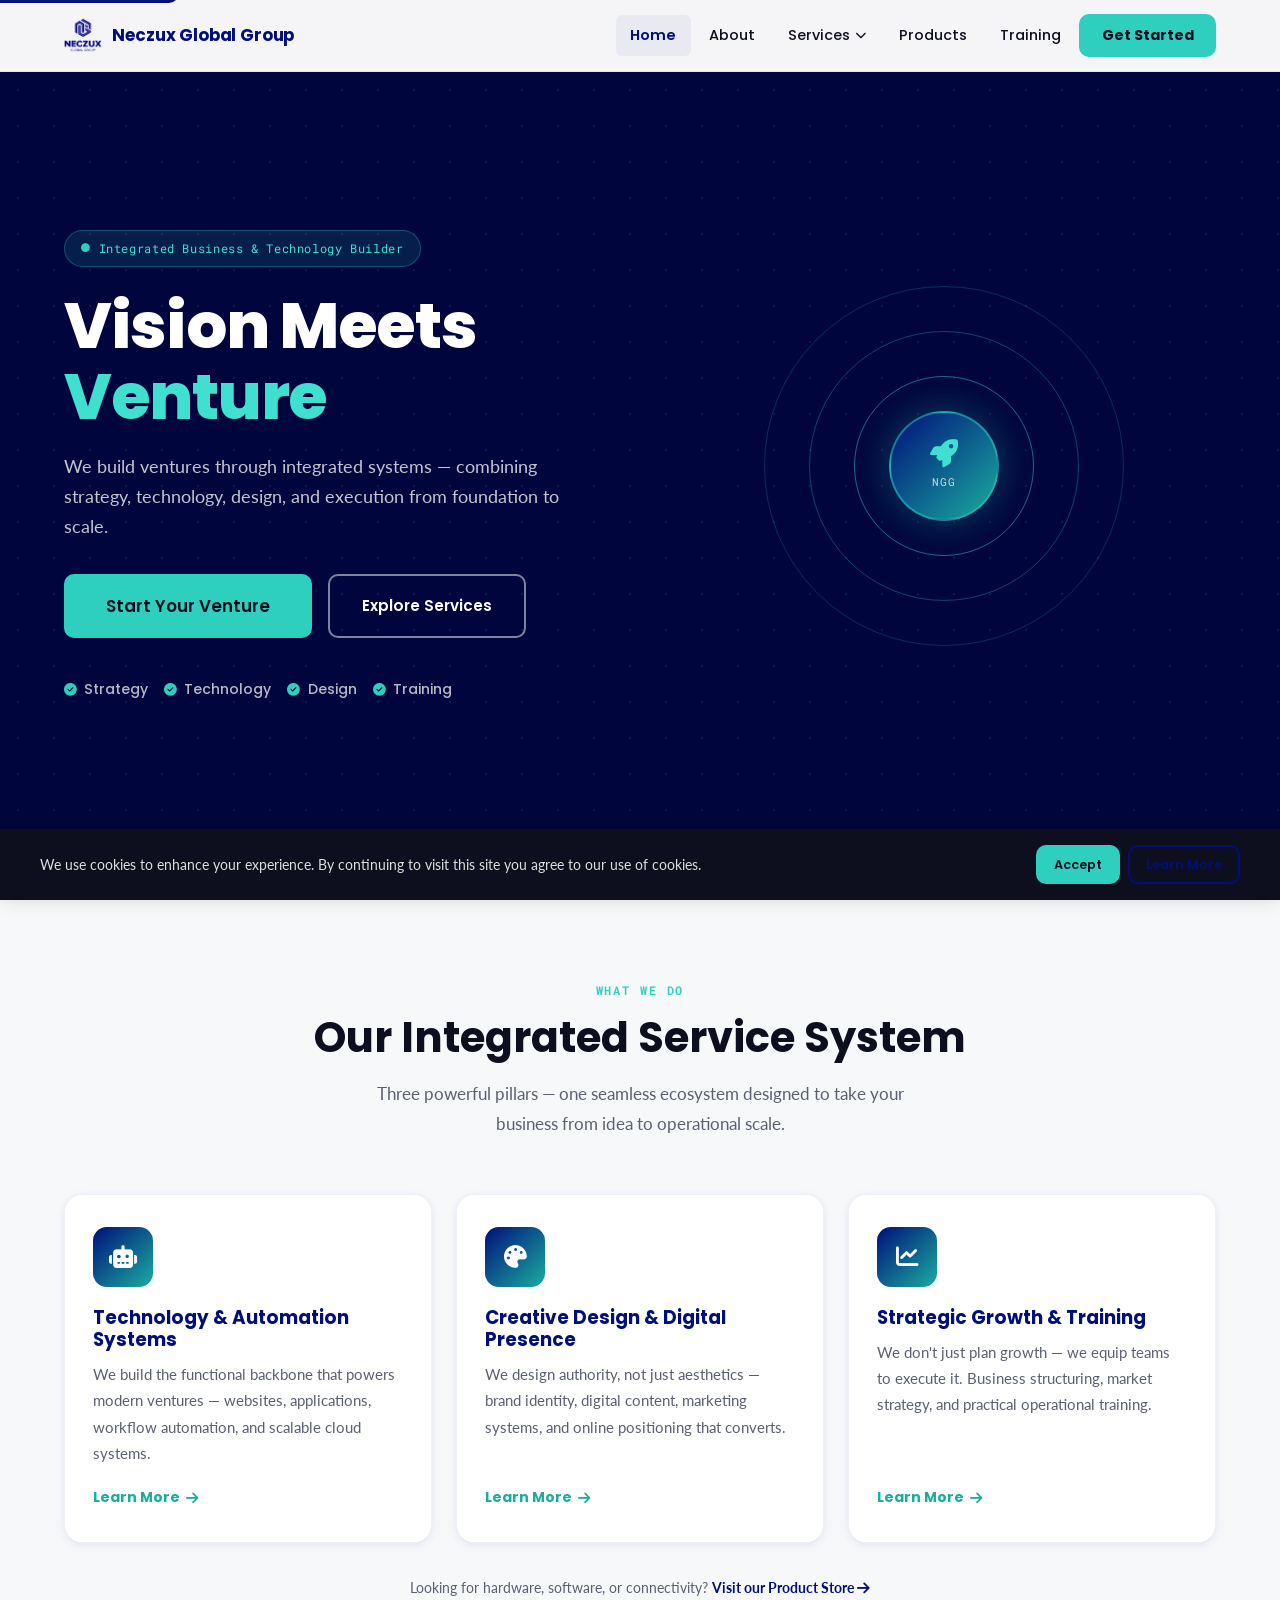
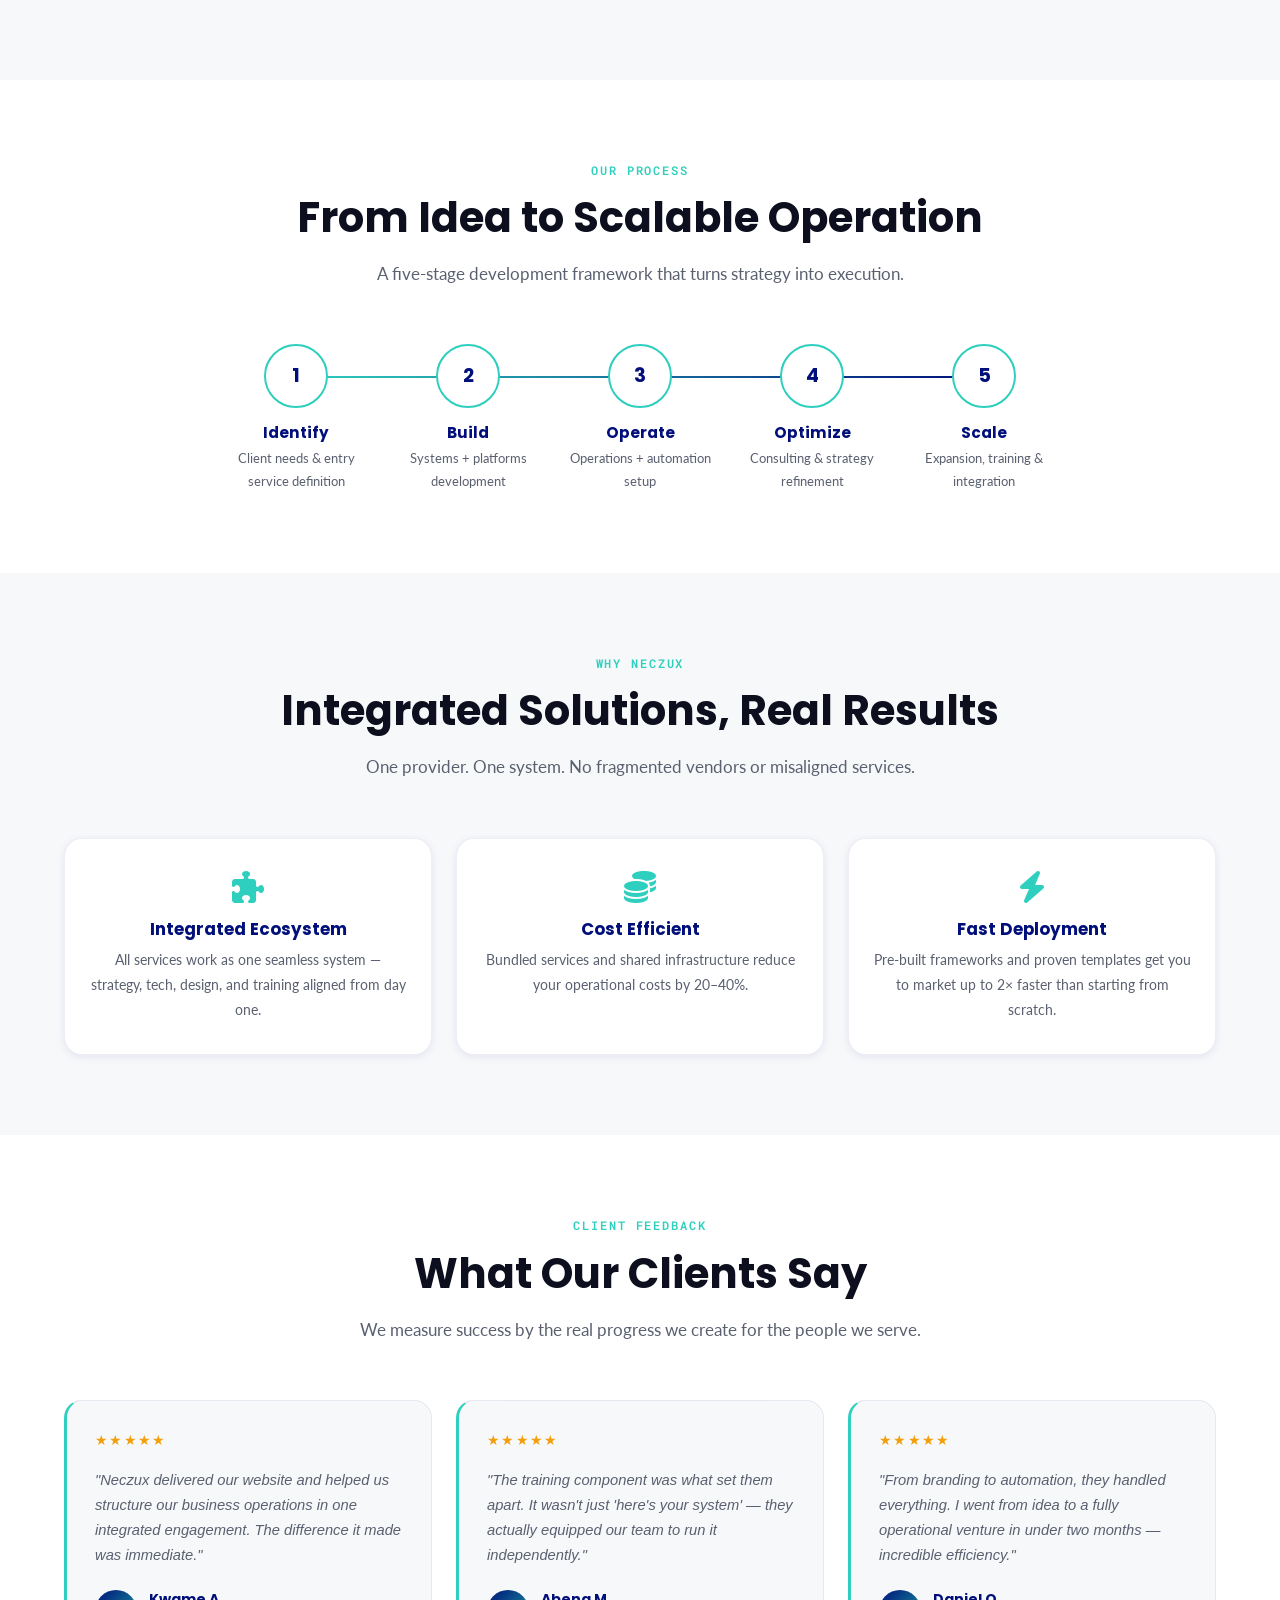
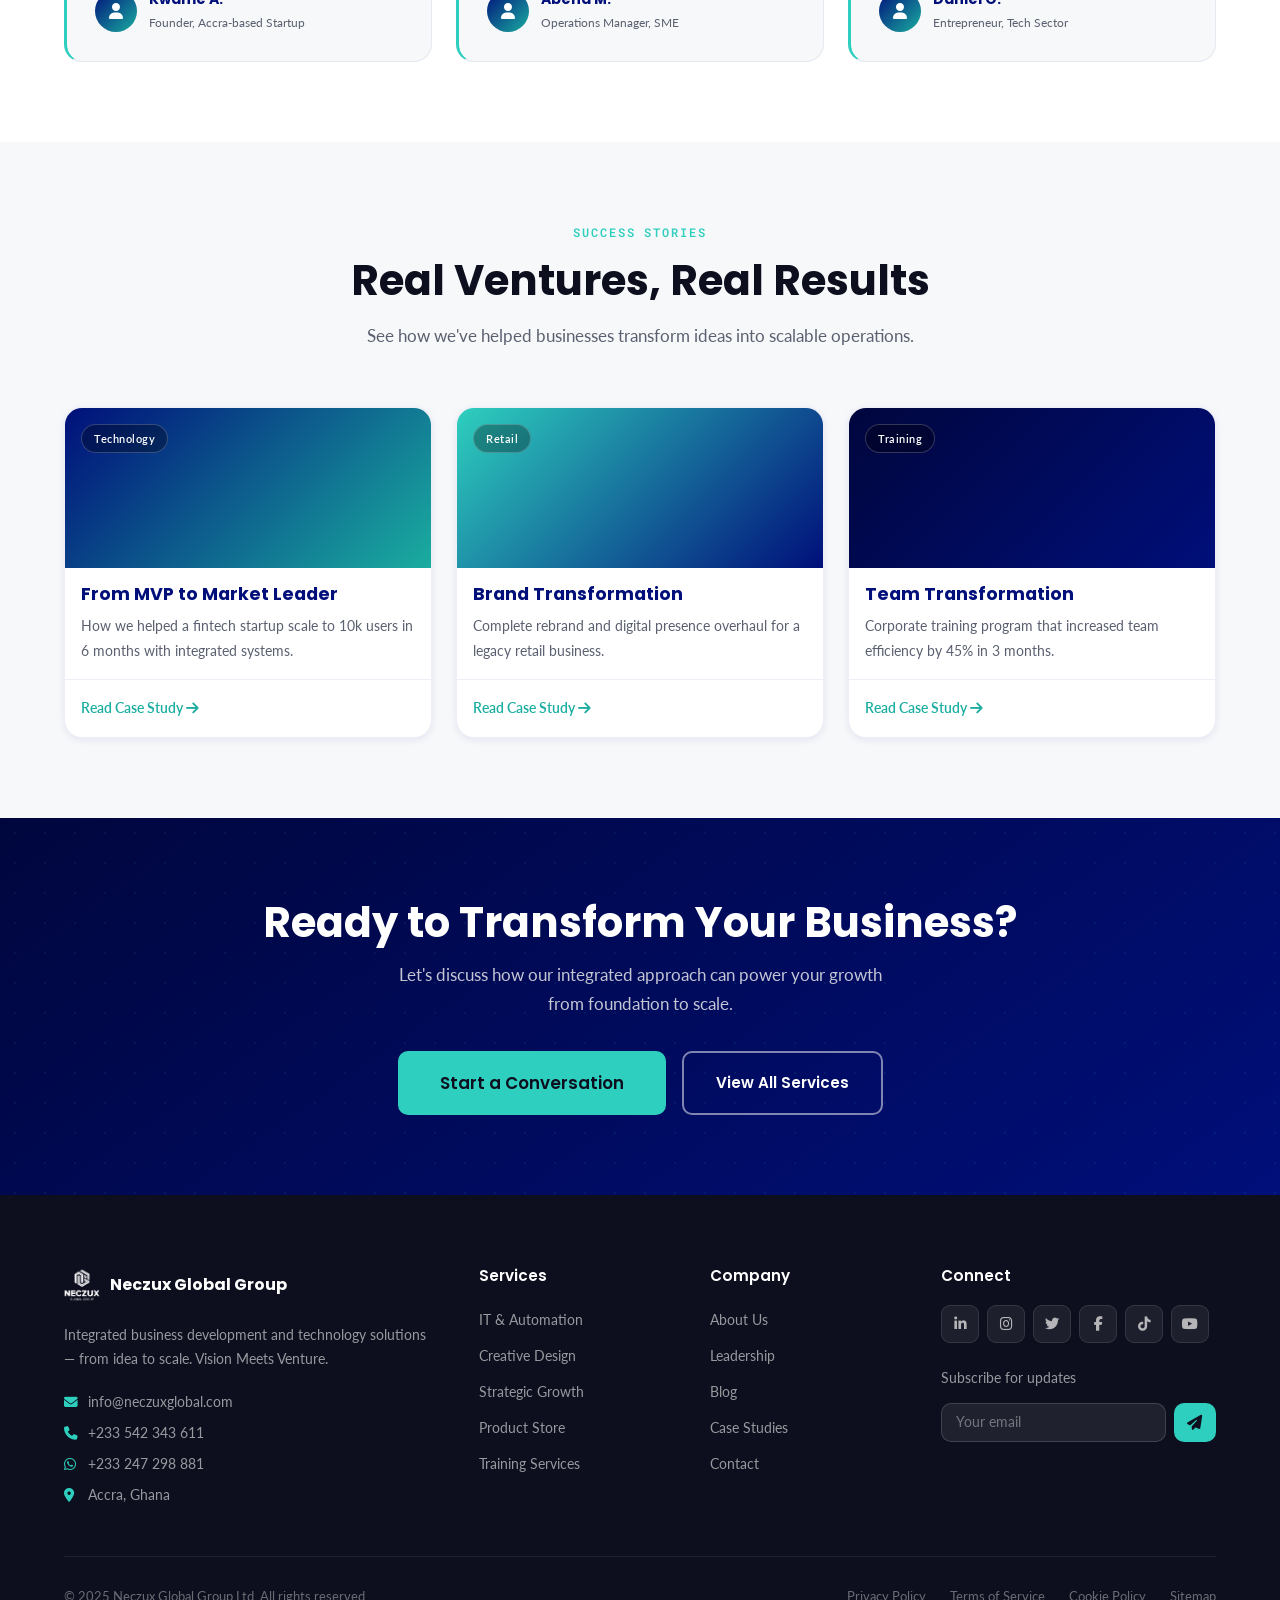
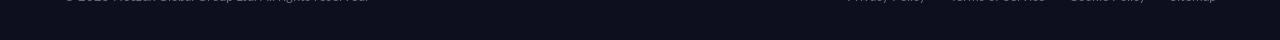
==== commit c742b044: "Revert "Reposition Neczux around current capabilities and verifiable work"" ====
--- a/index.html
+++ b/index.html
@@ -5,7 +5,7 @@
     <meta name="viewport" content="width=device-width, initial-scale=1.0">
     
     <!-- Primary Meta Tags -->
-    <meta name="description" content="Neczux helps entrepreneurs and growing businesses solve practical business problems with strategy, technology, data, design, and delivery.">
+    <meta name="description" content="Neczux Global Group — Integrated Business & Technology Builder. Strategy, technology, design, and training from foundation to scale. Vision Meets Venture.">
     <meta name="keywords" content="business development, technology solutions, automation, creative design, strategic growth, training, Accra, Ghana">
     <meta name="author" content="Neczux Global Group Ltd.">
     <meta name="robots" content="index, follow">
@@ -14,7 +14,7 @@
     <meta property="og:type" content="website">
     <meta property="og:url" content="https://www.neczuxglobal.com">
     <meta property="og:title" content="Neczux Global Group | Vision Meets Venture">
-    <meta property="og:description" content="Practical business strategy, technology, data, and design for entrepreneurs and growing businesses.">
+    <meta property="og:description" content="Integrated Business & Technology Builder — strategy, technology, design, and training from foundation to scale.">
     <meta property="og:image" content="https://www.neczuxglobal.com/ngg-images/og-image.jpg">
     <meta property="og:site_name" content="Neczux Global Group">
     
@@ -25,7 +25,7 @@
     <meta property="twitter:domain" content="neczuxglobal.com">
     <meta property="twitter:url" content="https://www.neczuxglobal.com">
     <meta name="twitter:title" content="Neczux Global Group | Vision Meets Venture">
-    <meta name="twitter:description" content="Practical business strategy, technology, data, and design for entrepreneurs and growing businesses.">
+    <meta name="twitter:description" content="Integrated Business & Technology Builder — strategy, technology, design, and training from foundation to scale.">
     <meta name="twitter:image" content="https://www.neczuxglobal.com/ngg-images/og-image.jpg">
     
     <!-- Security & Compatibility -->
@@ -174,107 +174,231 @@
         <section class="hero" aria-label="Hero section">
             <div class="container">
                 <div class="hero-content">
-                    <div class="hero-badge"><span class="badge"><i class="fas fa-circle" aria-hidden="true"></i> Vision Meets Venture</span></div>
-                    <h1 class="hero-title">Build the business.<br>Build the system.<br><span class="hero-accent">Build for growth.</span></h1>
-                    <p class="hero-subtitle">Neczux helps entrepreneurs and growing businesses turn ideas, operational problems, and growth opportunities into practical systems — combining strategy, technology, data, design, and execution.</p>
+                    <div class="hero-badge">
+                        <span class="badge">
+                            <i class="fas fa-circle" aria-hidden="true"></i> Integrated Business & Technology Builder
+                        </span>
+                    </div>
+                    <h1 class="hero-title">Vision Meets <span class="hero-accent">Venture</span></h1>
+                    <p class="hero-subtitle">
+                    We build ventures through integrated systems — combining strategy, technology, design,
+                    and execution from foundation to scale.
+                    </p>
                     <div class="hero-buttons">
-                        <a href="contact.html" class="btn btn-primary btn-lg">Start a Project</a>
-                        <a href="#starter-solutions" class="btn btn-outline-white">Explore Solutions</a>
-                    </div>
-                    <div class="hero-features" aria-label="Core capabilities">
+                        <a href="contact.html" class="btn btn-primary btn-lg">Start Your Venture</a>
+                        <a href="services.html" class="btn btn-outline-white">Explore Services</a>
+                    </div>
+                    <div class="hero-features">
                         <div class="feature"><i class="fas fa-check-circle" aria-hidden="true"></i><span>Strategy</span></div>
-                        <div class="feature"><i class="fas fa-check-circle" aria-hidden="true"></i><span>Studio</span></div>
-                        <div class="feature"><i class="fas fa-check-circle" aria-hidden="true"></i><span>Systems</span></div>
-                        <div class="feature"><i class="fas fa-check-circle" aria-hidden="true"></i><span>Analytics</span></div>
+                        <div class="feature"><i class="fas fa-check-circle" aria-hidden="true"></i><span>Technology</span></div>
+                        <div class="feature"><i class="fas fa-check-circle" aria-hidden="true"></i><span>Design</span></div>
+                        <div class="feature"><i class="fas fa-check-circle" aria-hidden="true"></i><span>Training</span></div>
                     </div>
                 </div>
                 <div class="hero-visual">
                     <div class="hero-graphic" aria-hidden="true">
-                        <div class="graphic-ring ring-1"></div><div class="graphic-ring ring-2"></div><div class="graphic-ring ring-3"></div>
-                        <div class="graphic-center"><i class="fas fa-rocket" aria-hidden="true"></i><span>NGG</span></div>
-                    </div>
-                </div>
-            </div>
-        </section>
-
-        <!-- ===== NECZUX SYSTEMS ===== -->
+                        <div class="graphic-ring ring-1"></div>
+                        <div class="graphic-ring ring-2"></div>
+                        <div class="graphic-ring ring-3"></div>
+                        <div class="graphic-center">
+                            <i class="fas fa-rocket" aria-hidden="true"></i>
+                            <span>NGG</span>
+                        </div>
+                    </div>
+                </div>
+            </div>
+        </section>
+
+        <!-- ===== CORE SERVICES ===== -->
         <section class="core-services" aria-labelledby="services-heading">
             <div class="container">
                 <div class="section-header">
-                    <span class="section-label">Neczux Systems</span>
-                    <h2 id="services-heading">Four capabilities, one practical approach</h2>
-                    <p>Start with the problem you need to solve. We bring business thinking, design, technology, and data together around it.</p>
-                </div>
+                    <span class="section-label">What We Do</span>
+                    <h2 id="services-heading">Our Integrated Service System</h2>
+                    <p>Three powerful pillars — one seamless ecosystem designed to take your business from idea to operational scale.</p>
+                </div>
+
                 <div class="services-grid">
-                    <article class="service-card"><div class="service-icon" aria-hidden="true"><i class="fas fa-lightbulb"></i></div><h3>Strategy</h3><p>Clarify the opportunity, understand the operating problem, and decide what should happen next.</p><a href="services.html#strategic-growth" class="service-link" aria-label="Explore business strategy services">Explore Strategy <i class="fas fa-arrow-right" aria-hidden="true"></i></a></article>
-                    <article class="service-card"><div class="service-icon" aria-hidden="true"><i class="fas fa-palette"></i></div><h3>Studio</h3><p>Build a clear brand and digital presence that gives your business a useful foundation.</p><a href="services.html#creative-design" class="service-link" aria-label="Explore studio and design services">Explore Studio <i class="fas fa-arrow-right" aria-hidden="true"></i></a></article>
-                    <article class="service-card"><div class="service-icon" aria-hidden="true"><i class="fas fa-cogs"></i></div><h3>Systems</h3><p>Design and implement websites, applications, and workflows around the way your business operates.</p><a href="services.html#tech-automation" class="service-link" aria-label="Explore systems and technology services">Explore Systems <i class="fas fa-arrow-right" aria-hidden="true"></i></a></article>
-                    <article class="service-card"><div class="service-icon" aria-hidden="true"><i class="fas fa-chart-bar"></i></div><h3>Analytics</h3><p>Turn business data into clear dashboards, reporting, and decision support.</p><a href="services.html#data-analytics" class="service-link" aria-label="Explore data and analytics services">Explore Analytics <i class="fas fa-arrow-right" aria-hidden="true"></i></a></article>
-                </div>
+                    <article class="service-card">
+                        <div class="service-icon" aria-hidden="true"><i class="fas fa-robot"></i></div>
+                        <h3>Technology & Automation Systems</h3>
+                        <p>We build the functional backbone that powers modern ventures — websites, applications, workflow automation, and scalable cloud systems.</p>
+                        <a href="services.html#tech-automation" class="service-link" aria-label="Learn more about Technology & Automation">Learn More <i class="fas fa-arrow-right" aria-hidden="true"></i></a>
+                    </article>
+
+                    <article class="service-card">
+                        <div class="service-icon" aria-hidden="true"><i class="fas fa-palette"></i></div>
+                        <h3>Creative Design & Digital Presence</h3>
+                        <p>We design authority, not just aesthetics — brand identity, digital content, marketing systems, and online positioning that converts.</p>
+                        <a href="services.html#creative-design" class="service-link" aria-label="Learn more about Creative Design">Learn More <i class="fas fa-arrow-right" aria-hidden="true"></i></a>
+                    </article>
+
+                    <article class="service-card">
+                        <div class="service-icon" aria-hidden="true"><i class="fas fa-chart-line"></i></div>
+                        <h3>Strategic Growth & Training</h3>
+                        <p>We don't just plan growth — we equip teams to execute it. Business structuring, market strategy, and practical operational training.</p>
+                        <a href="services.html#strategic-growth" class="service-link" aria-label="Learn more about Strategic Growth">Learn More <i class="fas fa-arrow-right" aria-hidden="true"></i></a>
+                    </article>
+                </div>
+
+                <p class="text-center" style="margin-top:2rem;font-size:0.9rem;">
+                    Looking for hardware, software, or connectivity?
+                    <a href="products.html" style="color:var(--navy);font-weight:700;">Visit our Product Store <i class="fas fa-arrow-right" aria-hidden="true"></i></a>
+                </p>
             </div>
         </section>
 
         <!-- ===== HOW WE WORK ===== -->
         <section class="framework" aria-labelledby="framework-heading">
             <div class="container">
-                <div class="section-header"><span class="section-label">How We Work</span><h2 id="framework-heading">Understand first. Build what fits.</h2><p>We begin with your business context, then agree on a practical next step together.</p></div>
+                <div class="section-header">
+                    <span class="section-label">Our Process</span>
+                    <h2 id="framework-heading">From Idea to Scalable Operation</h2>
+                    <p>A five-stage development framework that turns strategy into execution.</p>
+                </div>
+
                 <div class="framework-timeline" role="list">
-                    <div class="timeline-step" role="listitem"><div class="step-number" aria-hidden="true">1</div><h4>Understand</h4><p>Clarify the problem, opportunity, resources, and constraints.</p></div>
-                    <div class="timeline-step" role="listitem"><div class="step-number" aria-hidden="true">2</div><h4>Strategize</h4><p>Choose an appropriate business and technical approach.</p></div>
-                    <div class="timeline-step" role="listitem"><div class="step-number" aria-hidden="true">3</div><h4>Build</h4><p>Design and develop a solution around the need.</p></div>
-                    <div class="timeline-step" role="listitem"><div class="step-number" aria-hidden="true">4</div><h4>Implement</h4><p>Put the solution into use and support adoption.</p></div>
-                    <div class="timeline-step" role="listitem"><div class="step-number" aria-hidden="true">5</div><h4>Improve</h4><p>Review how it works and decide what to refine or scale.</p></div>
-                </div>
-            </div>
-        </section>
-
-        <!-- ===== WHY NECZUX ===== -->
+                    <div class="timeline-step" role="listitem">
+                        <div class="step-number" aria-hidden="true">1</div>
+                        <h4>Identify</h4>
+                        <p>Client needs & entry service definition</p>
+                    </div>
+                    <div class="timeline-step" role="listitem">
+                        <div class="step-number" aria-hidden="true">2</div>
+                        <h4>Build</h4>
+                        <p>Systems + platforms development</p>
+                    </div>
+                    <div class="timeline-step" role="listitem">
+                        <div class="step-number" aria-hidden="true">3</div>
+                        <h4>Operate</h4>
+                        <p>Operations + automation setup</p>
+                    </div>
+                    <div class="timeline-step" role="listitem">
+                        <div class="step-number" aria-hidden="true">4</div>
+                        <h4>Optimize</h4>
+                        <p>Consulting & strategy refinement</p>
+                    </div>
+                    <div class="timeline-step" role="listitem">
+                        <div class="step-number" aria-hidden="true">5</div>
+                        <h4>Scale</h4>
+                        <p>Expansion, training & integration</p>
+                    </div>
+                </div>
+            </div>
+        </section>
+
+        <!-- ===== WHY CHOOSE US ===== -->
         <section class="why-choose" aria-labelledby="why-heading">
             <div class="container">
-                <div class="section-header"><span class="section-label">Why Neczux</span><h2 id="why-heading">Business thinking meets practical delivery</h2><p>Choose a next step that fits the business, the people doing the work, and the resources available.</p></div>
+                <div class="section-header">
+                    <span class="section-label">Why Neczux</span>
+                    <h2 id="why-heading">Integrated Solutions, Real Results</h2>
+                    <p>One provider. One system. No fragmented vendors or misaligned services.</p>
+                </div>
+
                 <div class="benefits-grid">
-                    <div class="benefit-card"><i class="fas fa-puzzle-piece" aria-hidden="true"></i><h3>Integrated Thinking</h3><p>We consider strategy, design, technology, and data together around the same business goal.</p></div>
-                    <div class="benefit-card"><i class="fas fa-briefcase" aria-hidden="true"></i><h3>Business Context</h3><p>We start by understanding how the work happens before recommending a system or tool.</p></div>
-                    <div class="benefit-card"><i class="fas fa-people-carry" aria-hidden="true"></i><h3>Practical Implementation</h3><p>We plan for the people who will use the solution, including handover and training where needed.</p></div>
-                </div>
-            </div>
-        </section>
-
-        <!-- ===== WHO WE HELP ===== -->
-        <section class="who-we-help" aria-labelledby="audience-heading">
-            <div class="container">
-                <div class="section-header"><span class="section-label">Who We Help</span><h2 id="audience-heading">Support for the next stage of your work</h2><p>We work with people building, improving, and operating businesses.</p></div>
-                <div class="audience-grid">
-                    <article class="audience-card"><i class="fas fa-rocket" aria-hidden="true"></i><h3>Entrepreneurs</h3><p>Turn an idea into a structured, workable venture.</p></article>
-                    <article class="audience-card"><i class="fas fa-store" aria-hidden="true"></i><h3>Small & Growing Businesses</h3><p>Improve operations, systems, and digital presence.</p></article>
-                    <article class="audience-card"><i class="fas fa-building" aria-hidden="true"></i><h3>Organizations</h3><p>Use technology and data to improve how work gets done.</p></article>
-                    <article class="audience-card"><i class="fas fa-users" aria-hidden="true"></i><h3>Teams & Professionals</h3><p>Build practical business and technology capabilities.</p></article>
-                </div>
-            </div>
-        </section>
-
-        <!-- ===== STARTER SOLUTIONS ===== -->
-        <section class="starter-solutions" id="starter-solutions" aria-labelledby="solutions-heading">
-            <div class="container">
-                <div class="section-header"><span class="section-label">Starter Solutions</span><h2 id="solutions-heading">Clear ways to begin</h2><p>Choose a starting point. We will use your project conversation to confirm the right scope.</p></div>
-                <div class="solutions-grid">
-                    <a class="solution-card" href="contact.html?service=business-diagnostic"><span class="solution-number">01</span><h3>Business Diagnostic</h3><p>Map current processes, constraints, and priorities.</p><span class="solution-link">Discuss this solution <i class="fas fa-arrow-right" aria-hidden="true"></i></span></a>
-                    <a class="solution-card" href="contact.html?service=digital-foundation"><span class="solution-number">02</span><h3>Digital Foundation</h3><p>Plan a website, brand presence, and essential business tools.</p><span class="solution-link">Discuss this solution <i class="fas fa-arrow-right" aria-hidden="true"></i></span></a>
-                    <a class="solution-card" href="contact.html?service=operations-system"><span class="solution-number">03</span><h3>Operations System</h3><p>Organize records and digitize repeatable workflows.</p><span class="solution-link">Discuss this solution <i class="fas fa-arrow-right" aria-hidden="true"></i></span></a>
-                    <a class="solution-card" href="contact.html?service=business-dashboard"><span class="solution-number">04</span><h3>Business Dashboard</h3><p>Bring sales, finance, inventory, or operations data into useful reporting.</p><span class="solution-link">Discuss this solution <i class="fas fa-arrow-right" aria-hidden="true"></i></span></a>
-                    <a class="solution-card" href="contact.html?service=growth-strategy"><span class="solution-number">05</span><h3>Growth Strategy</h3><p>Translate your next business stage into practical priorities.</p><span class="solution-link">Discuss this solution <i class="fas fa-arrow-right" aria-hidden="true"></i></span></a>
-                </div>
-            </div>
-        </section>
-
-        <!-- ===== SELECTED WORK ===== -->
-        <section class="selected-work" id="selected-work" aria-labelledby="work-heading">
-            <div class="container">
-                <div class="section-header"><span class="section-label">Work & Experiments</span><h2 id="work-heading">Building through real work</h2><p>Current projects and internal builds, shown with their status.</p></div>
-                <div class="selected-work-grid">
-                    <article class="selected-work-card"><span class="work-status work-status--developing">In development</span><h3>Pizza City Operations Intelligence</h3><p>Exploring a branch-level view across purchasing, recipes, inventory, sales, and profitability.</p><span class="work-type">Operations analytics · Internal project</span></article>
-                    <article class="selected-work-card"><span class="work-status work-status--active">Active</span><h3>Neczux Digital Foundation</h3><p>Building the group's own digital presence and practical operating foundation.</p><span class="work-type">Digital infrastructure · Internal build</span></article>
-                    <article class="selected-work-card"><span class="work-status work-status--developing">In development</span><h3>Neczux Business Systems</h3><p>Developing repeatable methods for helping businesses structure and digitize their operations.</p><span class="work-type">Strategy · Systems · Automation</span></article>
+                    <div class="benefit-card">
+                        <i class="fas fa-puzzle-piece" aria-hidden="true"></i>
+                        <h3>Integrated Ecosystem</h3>
+                        <p>All services work as one seamless system — strategy, tech, design, and training aligned from day one.</p>
+                    </div>
+                    <div class="benefit-card">
+                        <i class="fas fa-coins" aria-hidden="true"></i>
+                        <h3>Cost Efficient</h3>
+                        <p>Bundled services and shared infrastructure reduce your operational costs by 20–40%.</p>
+                    </div>
+                    <div class="benefit-card">
+                        <i class="fas fa-bolt" aria-hidden="true"></i>
+                        <h3>Fast Deployment</h3>
+                        <p>Pre-built frameworks and proven templates get you to market up to 2× faster than starting from scratch.</p>
+                    </div>
+                </div>
+            </div>
+        </section>
+
+        <!-- ===== TESTIMONIALS ===== -->
+        <section class="testimonials-section" aria-labelledby="testimonials-heading">
+            <div class="container">
+                <div class="section-header">
+                    <span class="section-label">Client Feedback</span>
+                    <h2 id="testimonials-heading">What Our Clients Say</h2>
+                    <p>We measure success by the real progress we create for the people we serve.</p>
+                </div>
+
+                <div class="testimonials-grid">
+                    <article class="testimonial-card">
+                        <div class="testimonial-stars" aria-label="5 out of 5 stars">★★★★★</div>
+                        <p class="testimonial-text">"Neczux delivered our website and helped us structure our business operations in one integrated engagement. The difference it made was immediate."</p>
+                        <div class="testimonial-author">
+                            <div class="author-avatar" aria-hidden="true"><i class="fas fa-user"></i></div>
+                            <div>
+                                <div class="author-name">Kwame A.</div>
+                                <div class="author-title">Founder, Accra-based Startup</div>
+                            </div>
+                        </div>
+                    </article>
+
+                    <article class="testimonial-card">
+                        <div class="testimonial-stars" aria-label="5 out of 5 stars">★★★★★</div>
+                        <p class="testimonial-text">"The training component was what set them apart. It wasn't just 'here's your system' — they actually equipped our team to run it independently."</p>
+                        <div class="testimonial-author">
+                            <div class="author-avatar" aria-hidden="true"><i class="fas fa-user"></i></div>
+                            <div>
+                                <div class="author-name">Abena M.</div>
+                                <div class="author-title">Operations Manager, SME</div>
+                            </div>
+                        </div>
+                    </article>
+
+                    <article class="testimonial-card">
+                        <div class="testimonial-stars" aria-label="5 out of 5 stars">★★★★★</div>
+                        <p class="testimonial-text">"From branding to automation, they handled everything. I went from idea to a fully operational venture in under two months — incredible efficiency."</p>
+                        <div class="testimonial-author">
+                            <div class="author-avatar" aria-hidden="true"><i class="fas fa-user"></i></div>
+                            <div>
+                                <div class="author-name">Daniel O.</div>
+                                <div class="author-title">Entrepreneur, Tech Sector</div>
+                            </div>
+                        </div>
+                    </article>
+                </div>
+            </div>
+        </section>
+
+        <!-- ===== CASE STUDIES PREVIEW ===== -->
+        <section class="case-studies-preview" aria-labelledby="case-heading">
+            <div class="container">
+                <div class="section-header">
+                    <span class="section-label">Success Stories</span>
+                    <h2 id="case-heading">Real Ventures, Real Results</h2>
+                    <p>See how we've helped businesses transform ideas into scalable operations.</p>
+                </div>
+
+                <div class="case-grid">
+                    <a href="case-studies/tech-startup.html" class="case-card">
+                        <div class="case-image" style="background: linear-gradient(135deg, var(--navy), var(--teal-dim));" aria-hidden="true">
+                            <span class="case-tag">Technology</span>
+                        </div>
+                        <h3>From MVP to Market Leader</h3>
+                        <p>How we helped a fintech startup scale to 10k users in 6 months with integrated systems.</p>
+                        <span class="case-link">Read Case Study <i class="fas fa-arrow-right" aria-hidden="true"></i></span>
+                    </a>
+                    <a href="case-studies/retail-brand.html" class="case-card">
+                        <div class="case-image" style="background: linear-gradient(135deg, var(--teal), var(--navy));" aria-hidden="true">
+                            <span class="case-tag">Retail</span>
+                        </div>
+                        <h3>Brand Transformation</h3>
+                        <p>Complete rebrand and digital presence overhaul for a legacy retail business.</p>
+                        <span class="case-link">Read Case Study <i class="fas fa-arrow-right" aria-hidden="true"></i></span>
+                    </a>
+                    <a href="case-studies/corporate-training.html" class="case-card">
+                        <div class="case-image" style="background: linear-gradient(135deg, var(--navy-deep), var(--navy));" aria-hidden="true">
+                            <span class="case-tag">Training</span>
+                        </div>
+                        <h3>Team Transformation</h3>
+                        <p>Corporate training program that increased team efficiency by 45% in 3 months.</p>
+                        <span class="case-link">Read Case Study <i class="fas fa-arrow-right" aria-hidden="true"></i></span>
+                    </a>
                 </div>
             </div>
         </section>
@@ -283,11 +407,11 @@
         <section class="cta-section" aria-label="Call to action">
             <div class="container">
                 <div class="cta-content">
-                    <h2>Have a business problem you are trying to solve?</h2>
-                    <p>Tell us what you are building, fixing, automating, or trying to understand.</p>
+                    <h2>Ready to Transform Your Business?</h2>
+                    <p>Let's discuss how our integrated approach can power your growth from foundation to scale.</p>
                     <div class="cta-buttons">
-                        <a href="contact.html" class="btn btn-primary btn-lg">Start a Project</a>
-                        <a href="services.html" class="btn btn-outline-white">Explore Solutions</a>
+                        <a href="contact.html" class="btn btn-primary btn-lg">Start a Conversation</a>
+                        <a href="services.html" class="btn btn-outline-white">View All Services</a>
                     </div>
                 </div>
             </div>
@@ -305,7 +429,7 @@
                         <span>Neczux Global Group</span>
                     </div>
                     <p class="footer-description">
-                        Strategy, design, technology, and analytics for businesses building their next stage.
+                        Integrated business development and technology solutions — from idea to scale.
                         Vision Meets Venture.
                     </p>
                     <div class="footer-contact-info">
@@ -338,7 +462,8 @@
                     <ul>
                         <li><a href="about.html">About Us</a></li>
                         <li><a href="about.html#leadership">Leadership</a></li>
-                        <li><a href="index.html#selected-work">Selected Work</a></li>
+                        <li><a href="blog.html">Blog</a></li>
+                        <li><a href="case-studies.html">Case Studies</a></li>
                         <li><a href="contact.html">Contact</a></li>
                     </ul>
                 </div>
--- a/styles/main.css
+++ b/styles/main.css
@@ -2222,125 +2222,3 @@
 .training-item i { color: var(--teal); font-size: 1.1rem; margin-top: 0.1rem; flex-shrink: 0; }
 .training-item h4 { font-size: 0.95rem; color: var(--navy); margin-bottom: 0.2rem; }
 .training-item p  { font-size: 0.85rem; }
-
-
-/* ===== Credibility-first home page sections ===== */
-.home-page .services-grid { grid-template-columns: repeat(4, minmax(0, 1fr)); }
-.audience-grid,
-.solutions-grid,
-.selected-work-grid,
-.training-outcomes-grid {
-    display: grid;
-    gap: 1.25rem;
-}
-.audience-grid { grid-template-columns: repeat(4, minmax(0, 1fr)); }
-.solutions-grid { grid-template-columns: repeat(3, minmax(0, 1fr)); }
-.selected-work-grid { grid-template-columns: repeat(3, minmax(0, 1fr)); }
-.training-outcomes-grid { grid-template-columns: repeat(4, minmax(0, 1fr)); }
-
-.audience-card,
-.solution-card,
-.selected-work-card,
-.training-outcome-card {
-    display: flex;
-    flex-direction: column;
-    padding: 1.6rem;
-    background: var(--white-pure);
-    border: 1px solid rgba(0,15,122,0.08);
-    border-radius: var(--radius-lg);
-    box-shadow: var(--shadow-sm);
-}
-.audience-card > i,
-.training-outcome-card > i {
-    margin-bottom: 1rem;
-    color: var(--teal-dim);
-    font-size: 1.6rem;
-}
-.audience-card h3,
-.solution-card h3,
-.selected-work-card h3,
-.training-outcome-card h3 {
-    margin-bottom: 0.55rem;
-    color: var(--navy);
-    font-size: 1.08rem;
-}
-.audience-card p,
-.solution-card p,
-.selected-work-card p,
-.training-outcome-card p {
-    margin-bottom: 0;
-    color: var(--gray-mid);
-    font-size: 0.92rem;
-}
-.who-we-help { background: var(--warm-bg); }
-.starter-solutions { padding: var(--section-pad); background: #fff; }
-.solution-card {
-    text-decoration: none;
-    transition: var(--transition);
-}
-.solution-card:hover {
-    transform: translateY(-4px);
-    border-color: rgba(46,207,190,0.6);
-    box-shadow: var(--shadow-lg);
-}
-.solution-number {
-    margin-bottom: 1rem;
-    color: var(--teal-dim);
-    font-family: var(--font-mono);
-    font-size: 0.82rem;
-    font-weight: 700;
-}
-.solution-link {
-    display: inline-flex;
-    gap: 0.45rem;
-    align-items: center;
-    margin-top: 1.2rem;
-    color: var(--navy);
-    font-size: 0.86rem;
-    font-weight: 700;
-}
-.selected-work { padding: var(--section-pad); background: var(--warm-bg); }
-.selected-work-card { min-height: 220px; }
-.work-status {
-    align-self: flex-start;
-    margin-bottom: 1.1rem;
-    padding: 0.35rem 0.65rem;
-    border-radius: 999px;
-    color: var(--navy);
-    background: rgba(0,15,122,0.07);
-    font-size: 0.75rem;
-    font-weight: 700;
-}
-.work-status--active {
-    color: #12594f;
-    background: rgba(46,207,190,0.18);
-}
-.work-status--developing {
-    color: #6a4b12;
-    background: rgba(244,191,77,0.2);
-}
-.work-type {
-    margin-top: auto;
-    padding-top: 1.2rem;
-    color: var(--gray-mid);
-    font-size: 0.78rem;
-    font-weight: 600;
-}
-.training-outcomes { padding: var(--section-pad); }
-.training-outcome-card { text-align: center; align-items: center; }
-
-@media (max-width: 1024px) {
-    .home-page .services-grid,
-    .audience-grid,
-    .training-outcomes-grid { grid-template-columns: repeat(2, minmax(0, 1fr)); }
-    .solutions-grid,
-    .selected-work-grid { grid-template-columns: repeat(2, minmax(0, 1fr)); }
-}
-@media (max-width: 640px) {
-    .home-page .services-grid,
-    .audience-grid,
-    .solutions-grid,
-    .selected-work-grid,
-    .training-outcomes-grid { grid-template-columns: 1fr; }
-    .selected-work-card { min-height: auto; }
-}
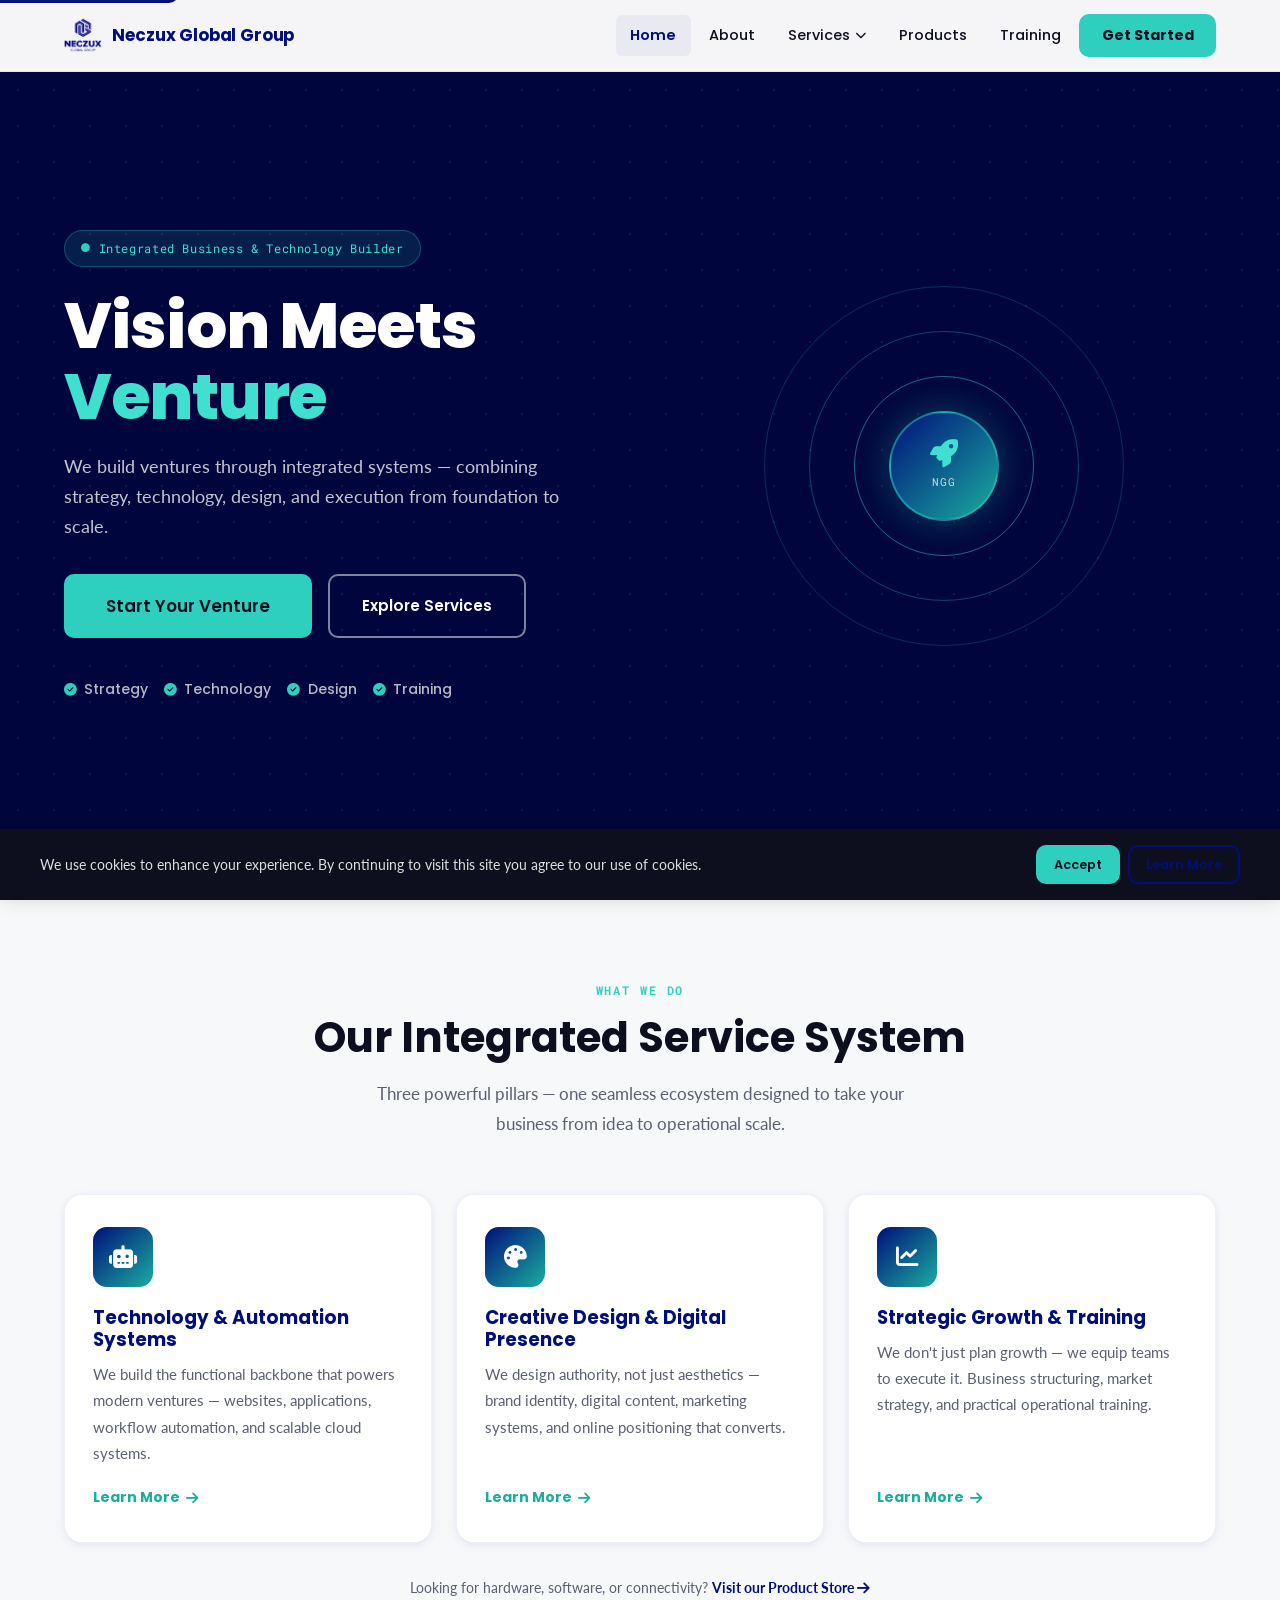
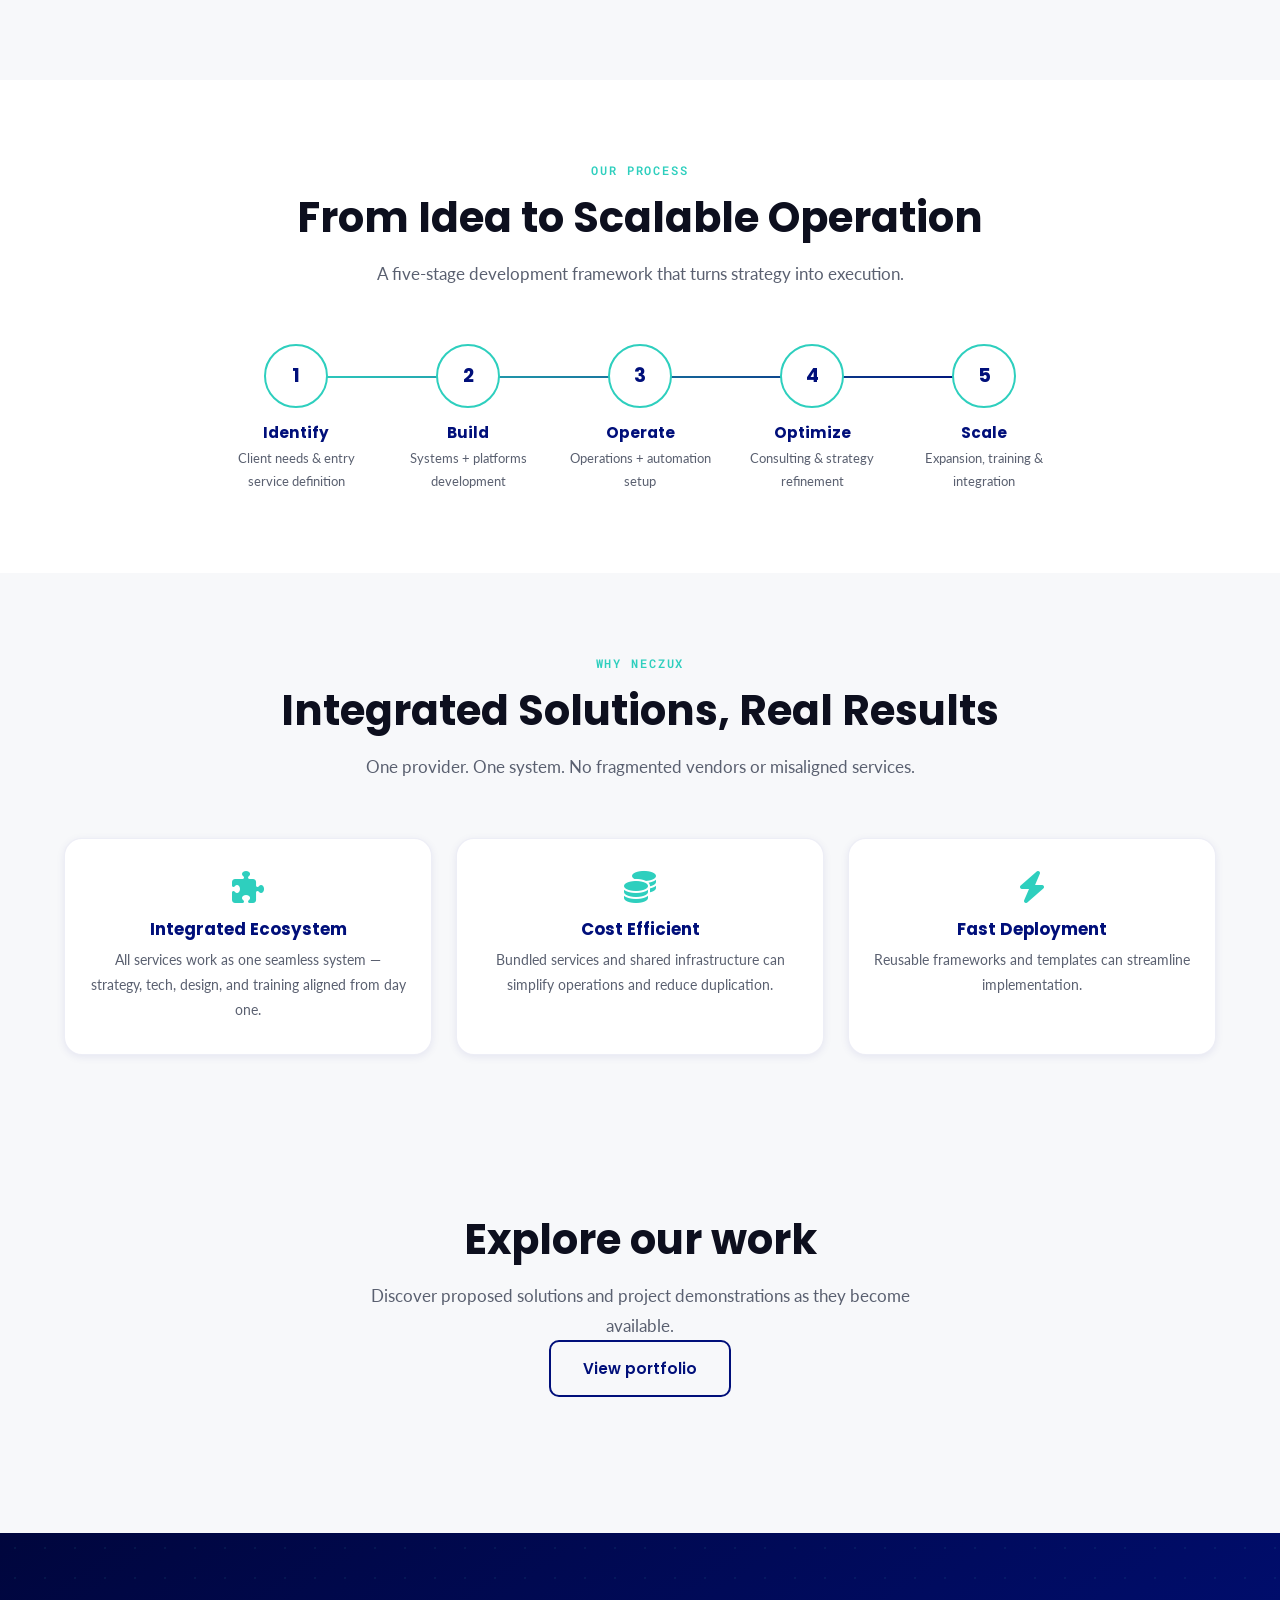
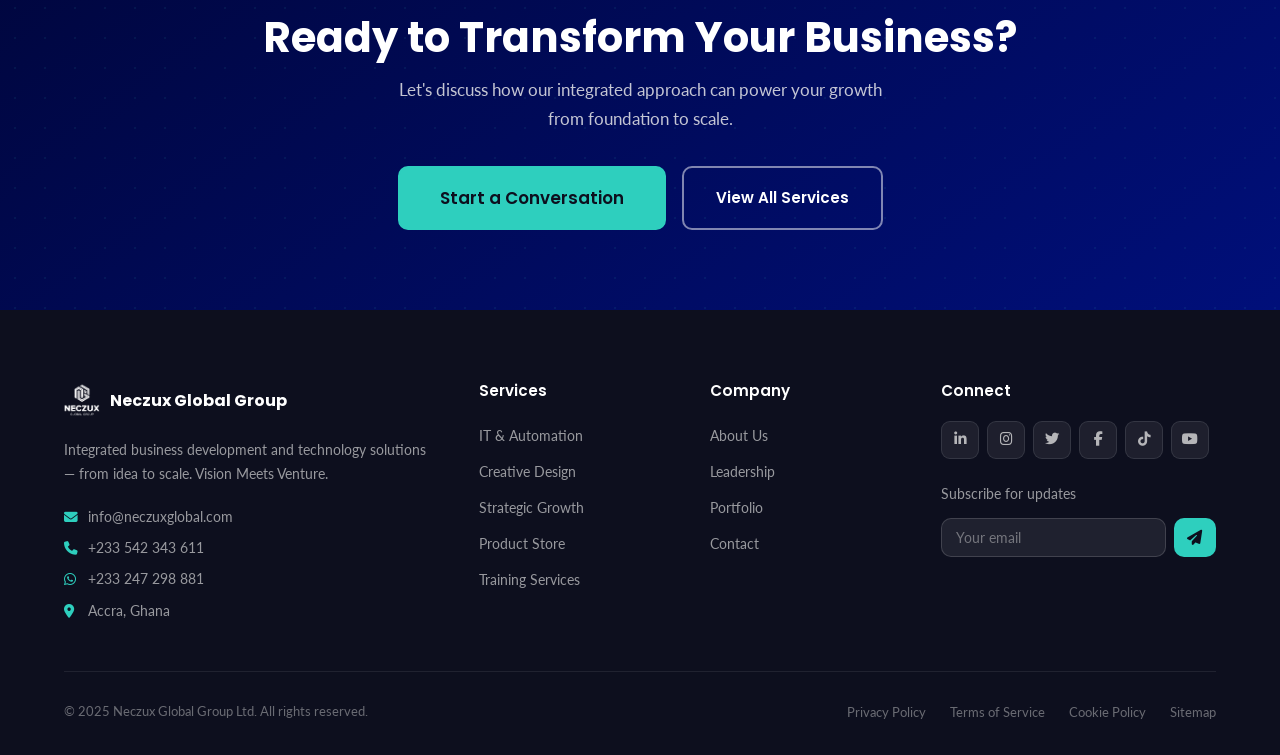
==== commit 33fdeb15: "fix: repair public references and remove unsupported content" ====
--- a/index.html
+++ b/index.html
@@ -12,10 +12,10 @@
     
     <!-- Open Graph / Social Media Meta Tags -->
     <meta property="og:type" content="website">
-    <meta property="og:url" content="https://www.neczuxglobal.com">
+    <meta property="og:url" content="https://ebbykay.github.io/neczuxglobalgroup">
     <meta property="og:title" content="Neczux Global Group | Vision Meets Venture">
     <meta property="og:description" content="Integrated Business & Technology Builder — strategy, technology, design, and training from foundation to scale.">
-    <meta property="og:image" content="https://www.neczuxglobal.com/ngg-images/og-image.jpg">
+    <meta property="og:image" content="https://ebbykay.github.io/neczuxglobalgroup/ngg-images/NGG.png">
     <meta property="og:site_name" content="Neczux Global Group">
     
     <!-- Twitter Card -->
@@ -23,10 +23,10 @@
     <meta name="twitter:site" content="@neczuxglobal">
     <meta name="twitter:creator" content="@neczuxglobal">
     <meta property="twitter:domain" content="neczuxglobal.com">
-    <meta property="twitter:url" content="https://www.neczuxglobal.com">
+    <meta property="twitter:url" content="https://ebbykay.github.io/neczuxglobalgroup">
     <meta name="twitter:title" content="Neczux Global Group | Vision Meets Venture">
     <meta name="twitter:description" content="Integrated Business & Technology Builder — strategy, technology, design, and training from foundation to scale.">
-    <meta name="twitter:image" content="https://www.neczuxglobal.com/ngg-images/og-image.jpg">
+    <meta name="twitter:image" content="https://ebbykay.github.io/neczuxglobalgroup/ngg-images/NGG.png">
     
     <!-- Security & Compatibility -->
     <meta http-equiv="X-UA-Compatible" content="IE=edge">
@@ -49,8 +49,8 @@
     <link href="https://fonts.googleapis.com/css2?family=Poppins:wght@300;400;500;600;700;800&family=Lato:wght@300;400;700&family=Roboto+Mono:wght@400;500;600&display=swap" rel="stylesheet">
     
     <!-- Favicon -->
-    <link rel="icon" type="image/x-icon" href="ngg-images/favicon.ico">
-    <link rel="apple-touch-icon" href="ngg-images/apple-touch-icon.png">
+    <link rel="icon" type="image/x-icon" href="ngg-images/favicon.png">
+    <link rel="apple-touch-icon" href="ngg-images/favicon.png">
     
     <!-- Structured Data / JSON-LD -->
     <script type="application/ld+json">
@@ -58,8 +58,8 @@
         "@context": "https://schema.org",
         "@type": "Organization",
         "name": "Neczux Global Group",
-        "url": "https://www.neczuxglobal.com",
-        "logo": "https://www.neczuxglobal.com/ngg-images/NGG.png",
+        "url": "https://ebbykay.github.io/neczuxglobalgroup",
+        "logo": "https://ebbykay.github.io/neczuxglobalgroup/ngg-images/NGG.png",
         "description": "Integrated Business & Technology Builder delivering strategy, systems, design, and tools that turn ideas into operational ventures.",
         "sameAs": [
             "https://www.linkedin.com/company/neczuxglobal",
@@ -84,17 +84,7 @@
     }
     </script>
     
-    <!-- Google Analytics (replace with your ID) -->
-    <script async src="https://www.googletagmanager.com/gtag/js?id=G-XXXXXXXXXX"></script>
-    <script>
-        window.dataLayer = window.dataLayer || [];
-        function gtag(){dataLayer.push(arguments);}
-        gtag('js', new Date());
-        gtag('config', 'G-XXXXXXXXXX', { 'anonymize_ip': true });
-        gtag('consent', 'default', {
-            'analytics_storage': 'denied'
-        });
-    </script>
+    <!-- Analytics disabled pending verified configuration. -->
 </head>
 <body class="home-page">
 
@@ -107,7 +97,7 @@
             <p>We use cookies to enhance your experience. By continuing to visit this site you agree to our use of cookies.</p>
             <div class="cookie-buttons">
                 <button id="acceptCookies" class="btn btn-sm btn-primary">Accept</button>
-                <a href="/privacy-policy" class="btn btn-sm btn-outline">Learn More</a>
+                <a href="privacy-policy.html" class="btn btn-sm btn-outline">Learn More</a>
             </div>
         </div>
     </div>
@@ -305,103 +295,22 @@
                     <div class="benefit-card">
                         <i class="fas fa-coins" aria-hidden="true"></i>
                         <h3>Cost Efficient</h3>
-                        <p>Bundled services and shared infrastructure reduce your operational costs by 20–40%.</p>
+                        <p>Bundled services and shared infrastructure can simplify operations and reduce duplication.</p>
                     </div>
                     <div class="benefit-card">
                         <i class="fas fa-bolt" aria-hidden="true"></i>
                         <h3>Fast Deployment</h3>
-                        <p>Pre-built frameworks and proven templates get you to market up to 2× faster than starting from scratch.</p>
+                        <p>Reusable frameworks and templates can streamline implementation.</p>
                     </div>
                 </div>
             </div>
         </section>
 
         <!-- ===== TESTIMONIALS ===== -->
-        <section class="testimonials-section" aria-labelledby="testimonials-heading">
-            <div class="container">
-                <div class="section-header">
-                    <span class="section-label">Client Feedback</span>
-                    <h2 id="testimonials-heading">What Our Clients Say</h2>
-                    <p>We measure success by the real progress we create for the people we serve.</p>
-                </div>
-
-                <div class="testimonials-grid">
-                    <article class="testimonial-card">
-                        <div class="testimonial-stars" aria-label="5 out of 5 stars">★★★★★</div>
-                        <p class="testimonial-text">"Neczux delivered our website and helped us structure our business operations in one integrated engagement. The difference it made was immediate."</p>
-                        <div class="testimonial-author">
-                            <div class="author-avatar" aria-hidden="true"><i class="fas fa-user"></i></div>
-                            <div>
-                                <div class="author-name">Kwame A.</div>
-                                <div class="author-title">Founder, Accra-based Startup</div>
-                            </div>
-                        </div>
-                    </article>
-
-                    <article class="testimonial-card">
-                        <div class="testimonial-stars" aria-label="5 out of 5 stars">★★★★★</div>
-                        <p class="testimonial-text">"The training component was what set them apart. It wasn't just 'here's your system' — they actually equipped our team to run it independently."</p>
-                        <div class="testimonial-author">
-                            <div class="author-avatar" aria-hidden="true"><i class="fas fa-user"></i></div>
-                            <div>
-                                <div class="author-name">Abena M.</div>
-                                <div class="author-title">Operations Manager, SME</div>
-                            </div>
-                        </div>
-                    </article>
-
-                    <article class="testimonial-card">
-                        <div class="testimonial-stars" aria-label="5 out of 5 stars">★★★★★</div>
-                        <p class="testimonial-text">"From branding to automation, they handled everything. I went from idea to a fully operational venture in under two months — incredible efficiency."</p>
-                        <div class="testimonial-author">
-                            <div class="author-avatar" aria-hidden="true"><i class="fas fa-user"></i></div>
-                            <div>
-                                <div class="author-name">Daniel O.</div>
-                                <div class="author-title">Entrepreneur, Tech Sector</div>
-                            </div>
-                        </div>
-                    </article>
-                </div>
-            </div>
-        </section>
+        
 
         <!-- ===== CASE STUDIES PREVIEW ===== -->
-        <section class="case-studies-preview" aria-labelledby="case-heading">
-            <div class="container">
-                <div class="section-header">
-                    <span class="section-label">Success Stories</span>
-                    <h2 id="case-heading">Real Ventures, Real Results</h2>
-                    <p>See how we've helped businesses transform ideas into scalable operations.</p>
-                </div>
-
-                <div class="case-grid">
-                    <a href="case-studies/tech-startup.html" class="case-card">
-                        <div class="case-image" style="background: linear-gradient(135deg, var(--navy), var(--teal-dim));" aria-hidden="true">
-                            <span class="case-tag">Technology</span>
-                        </div>
-                        <h3>From MVP to Market Leader</h3>
-                        <p>How we helped a fintech startup scale to 10k users in 6 months with integrated systems.</p>
-                        <span class="case-link">Read Case Study <i class="fas fa-arrow-right" aria-hidden="true"></i></span>
-                    </a>
-                    <a href="case-studies/retail-brand.html" class="case-card">
-                        <div class="case-image" style="background: linear-gradient(135deg, var(--teal), var(--navy));" aria-hidden="true">
-                            <span class="case-tag">Retail</span>
-                        </div>
-                        <h3>Brand Transformation</h3>
-                        <p>Complete rebrand and digital presence overhaul for a legacy retail business.</p>
-                        <span class="case-link">Read Case Study <i class="fas fa-arrow-right" aria-hidden="true"></i></span>
-                    </a>
-                    <a href="case-studies/corporate-training.html" class="case-card">
-                        <div class="case-image" style="background: linear-gradient(135deg, var(--navy-deep), var(--navy));" aria-hidden="true">
-                            <span class="case-tag">Training</span>
-                        </div>
-                        <h3>Team Transformation</h3>
-                        <p>Corporate training program that increased team efficiency by 45% in 3 months.</p>
-                        <span class="case-link">Read Case Study <i class="fas fa-arrow-right" aria-hidden="true"></i></span>
-                    </a>
-                </div>
-            </div>
-        </section>
+        <section class="case-studies-preview" aria-labelledby="case-heading"><div class="container"><div class="section-header"><h2 id="case-heading">Explore our work</h2><p>Discover proposed solutions and project demonstrations as they become available.</p><a href="portfolio.html" class="btn btn-outline">View portfolio</a></div></div></section>
 
         <!-- ===== CTA SECTION ===== -->
         <section class="cta-section" aria-label="Call to action">
@@ -462,8 +371,8 @@
                     <ul>
                         <li><a href="about.html">About Us</a></li>
                         <li><a href="about.html#leadership">Leadership</a></li>
-                        <li><a href="blog.html">Blog</a></li>
-                        <li><a href="case-studies.html">Case Studies</a></li>
+                        
+                        <li><a href="portfolio.html">Portfolio</a></li>
                         <li><a href="contact.html">Contact</a></li>
                     </ul>
                 </div>
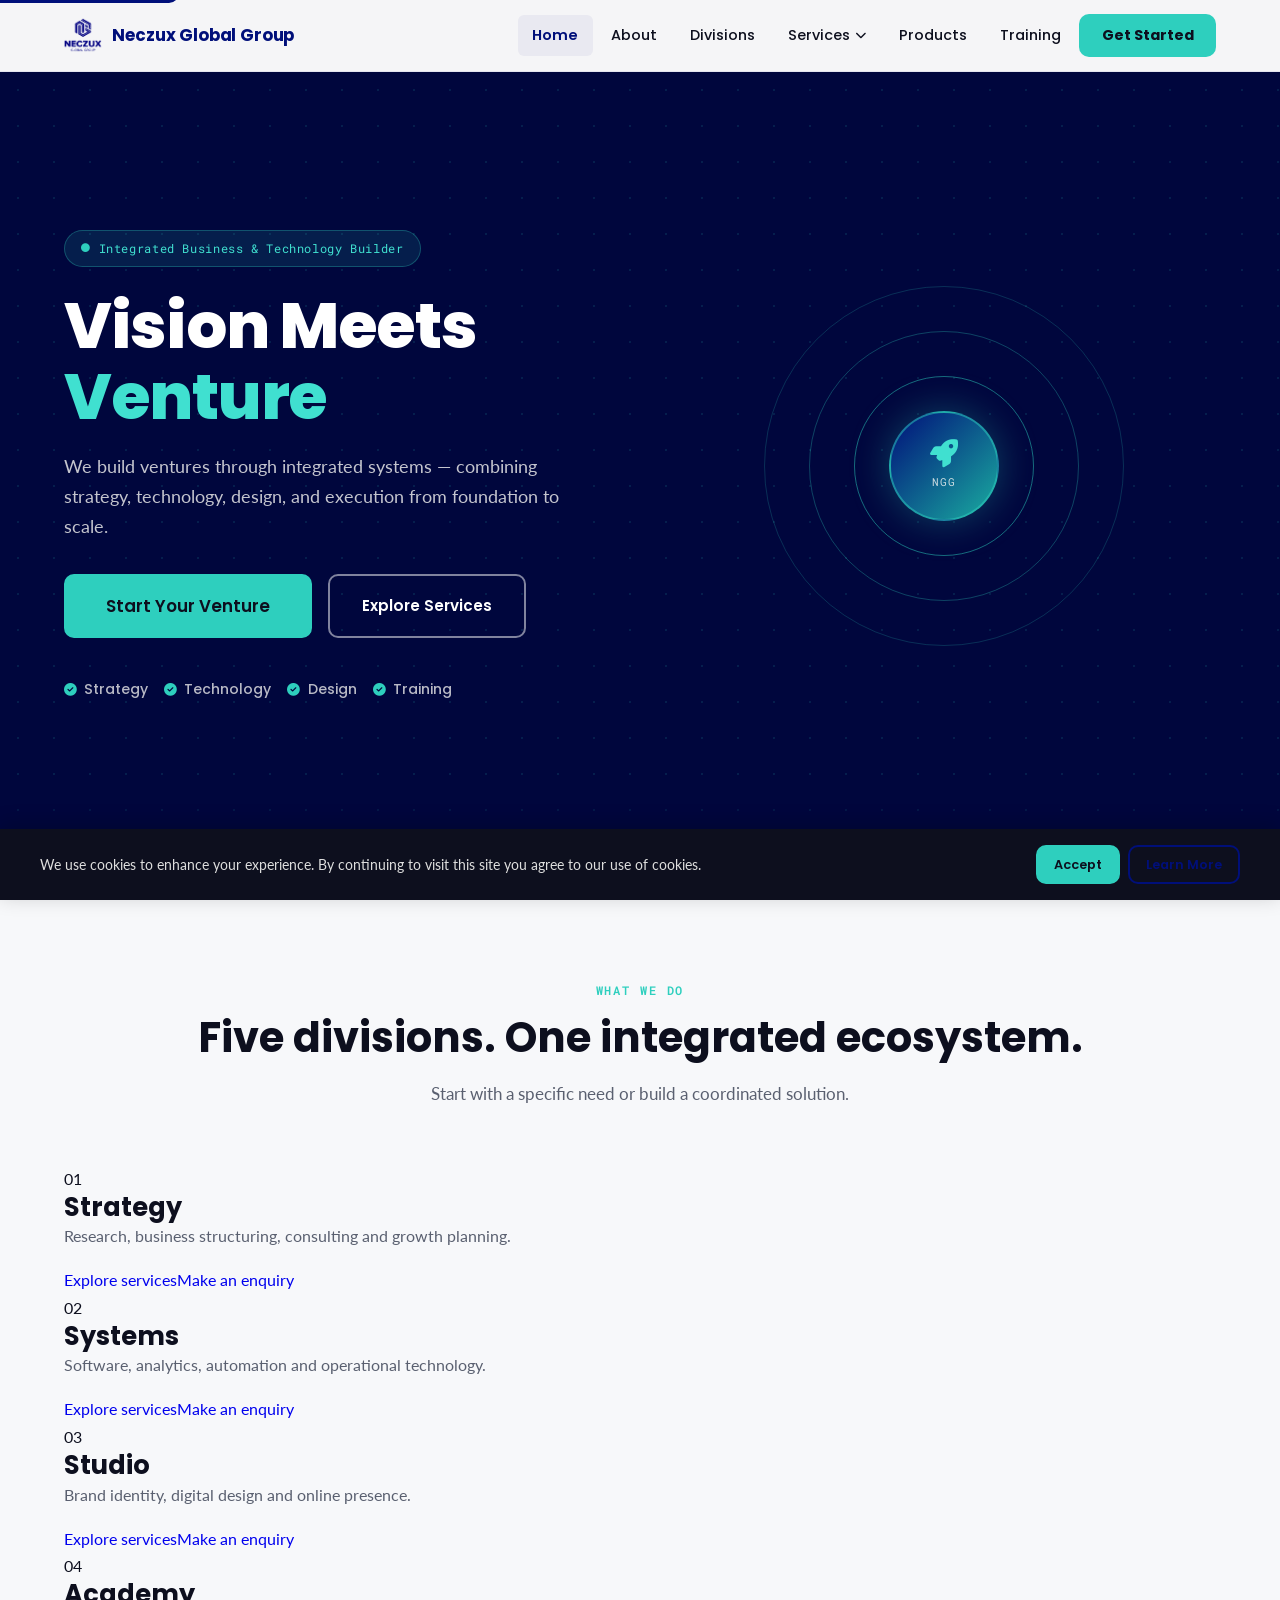
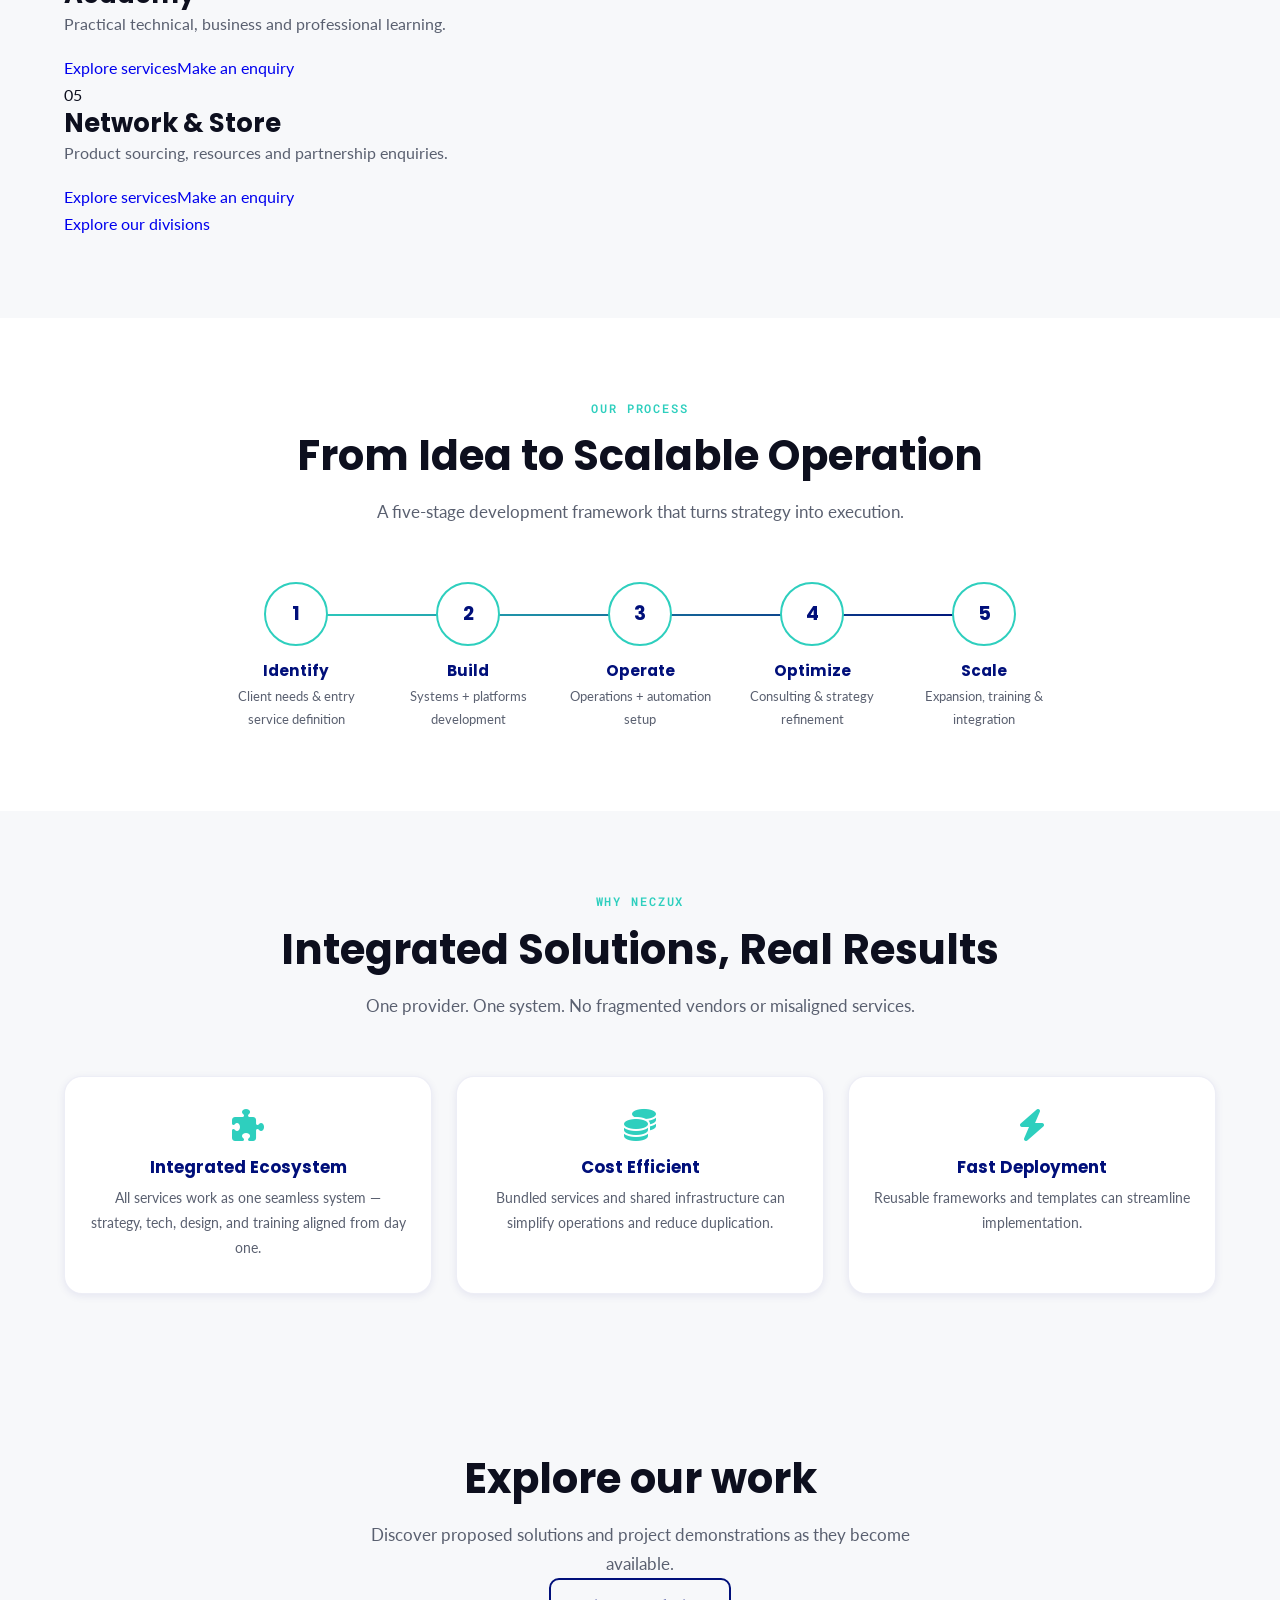
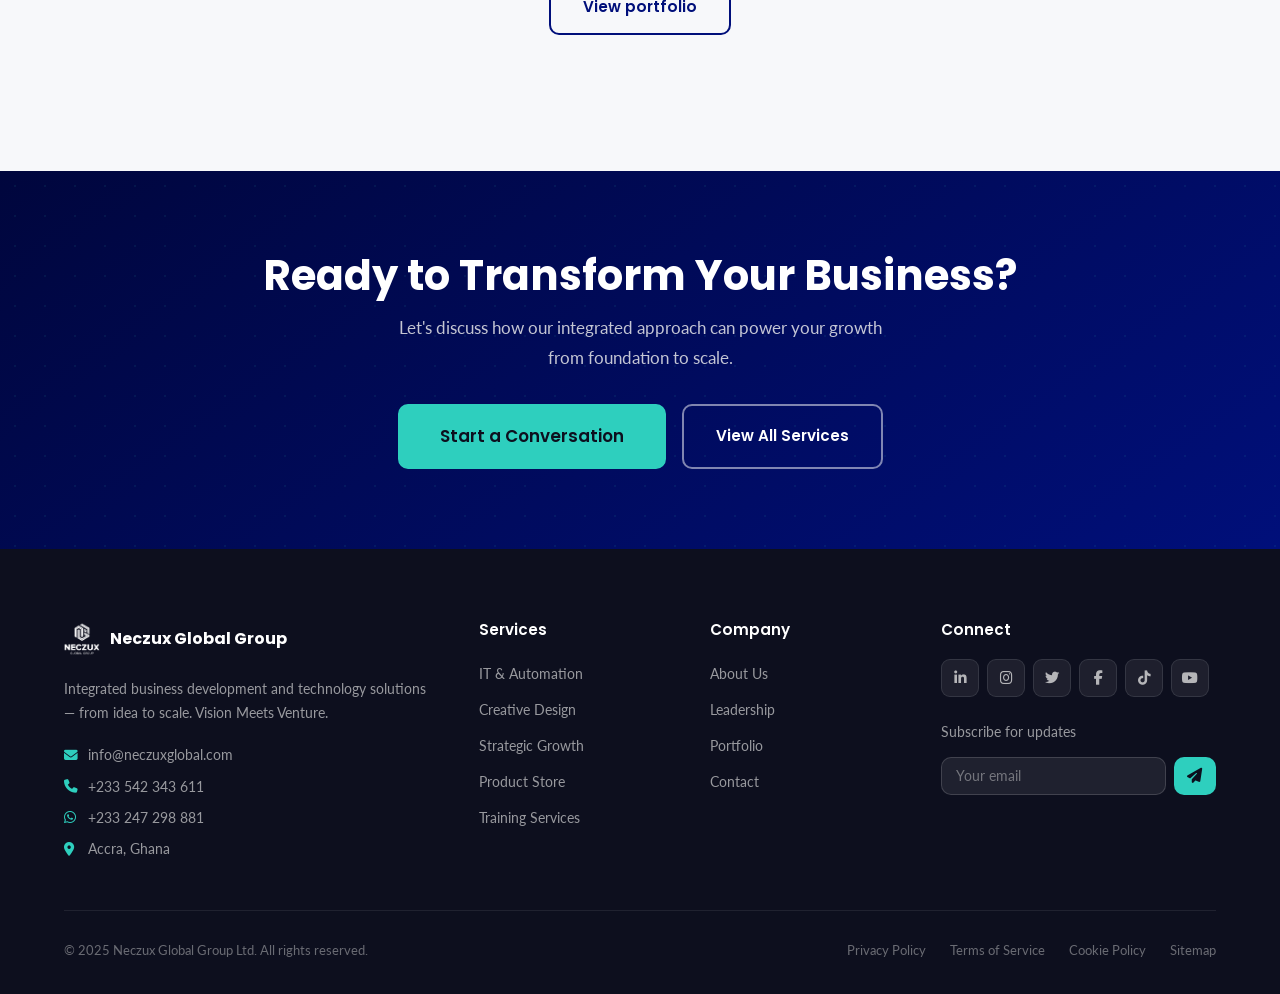
==== commit d9d32d76: "feat: integrate division architecture and refine commercial content" ====
--- a/index.html
+++ b/index.html
@@ -115,6 +115,7 @@
                     <ul class="nav-list">
                         <li><a href="index.html" class="active" aria-current="page">Home</a></li>
                         <li><a href="about.html">About</a></li>
+                        <li><a href="divisions.html">Divisions</a></li>
                         <li class="dropdown">
                             <a href="services.html" class="dropdown-toggle" aria-haspopup="true" aria-expanded="false">
                                 Services <i class="fas fa-chevron-down" aria-hidden="true"></i>
@@ -200,43 +201,11 @@
         </section>
 
         <!-- ===== CORE SERVICES ===== -->
-        <section class="core-services" aria-labelledby="services-heading">
-            <div class="container">
-                <div class="section-header">
-                    <span class="section-label">What We Do</span>
-                    <h2 id="services-heading">Our Integrated Service System</h2>
-                    <p>Three powerful pillars — one seamless ecosystem designed to take your business from idea to operational scale.</p>
-                </div>
-
-                <div class="services-grid">
-                    <article class="service-card">
-                        <div class="service-icon" aria-hidden="true"><i class="fas fa-robot"></i></div>
-                        <h3>Technology & Automation Systems</h3>
-                        <p>We build the functional backbone that powers modern ventures — websites, applications, workflow automation, and scalable cloud systems.</p>
-                        <a href="services.html#tech-automation" class="service-link" aria-label="Learn more about Technology & Automation">Learn More <i class="fas fa-arrow-right" aria-hidden="true"></i></a>
-                    </article>
-
-                    <article class="service-card">
-                        <div class="service-icon" aria-hidden="true"><i class="fas fa-palette"></i></div>
-                        <h3>Creative Design & Digital Presence</h3>
-                        <p>We design authority, not just aesthetics — brand identity, digital content, marketing systems, and online positioning that converts.</p>
-                        <a href="services.html#creative-design" class="service-link" aria-label="Learn more about Creative Design">Learn More <i class="fas fa-arrow-right" aria-hidden="true"></i></a>
-                    </article>
-
-                    <article class="service-card">
-                        <div class="service-icon" aria-hidden="true"><i class="fas fa-chart-line"></i></div>
-                        <h3>Strategic Growth & Training</h3>
-                        <p>We don't just plan growth — we equip teams to execute it. Business structuring, market strategy, and practical operational training.</p>
-                        <a href="services.html#strategic-growth" class="service-link" aria-label="Learn more about Strategic Growth">Learn More <i class="fas fa-arrow-right" aria-hidden="true"></i></a>
-                    </article>
-                </div>
-
-                <p class="text-center" style="margin-top:2rem;font-size:0.9rem;">
-                    Looking for hardware, software, or connectivity?
-                    <a href="products.html" style="color:var(--navy);font-weight:700;">Visit our Product Store <i class="fas fa-arrow-right" aria-hidden="true"></i></a>
-                </p>
-            </div>
-        </section>
+        <section class="core-services division-section" aria-labelledby="services-heading"><div class="container"><div class="section-header"><span class="section-label">What we do</span><h2 id="services-heading">Five divisions. One integrated ecosystem.</h2><p>Start with a specific need or build a coordinated solution.</p></div><div class="division-grid"><article class="division-card" id="strategy"><span class="division-index">01</span><h3>Strategy</h3><p>Research, business structuring, consulting and growth planning.</p><a href="services.html#strategic-growth">Explore services</a><a href="contact.html?service=strategic-growth">Make an enquiry</a></article>
+<article class="division-card" id="systems"><span class="division-index">02</span><h3>Systems</h3><p>Software, analytics, automation and operational technology.</p><a href="services.html#tech-automation">Explore services</a><a href="contact.html?service=technology-automation">Make an enquiry</a></article>
+<article class="division-card" id="studio"><span class="division-index">03</span><h3>Studio</h3><p>Brand identity, digital design and online presence.</p><a href="services.html#creative-design">Explore services</a><a href="contact.html?service=creative-design">Make an enquiry</a></article>
+<article class="division-card" id="academy"><span class="division-index">04</span><h3>Academy</h3><p>Practical technical, business and professional learning.</p><a href="training.html">Explore services</a><a href="contact.html?service=academy">Make an enquiry</a></article>
+<article class="division-card" id="network-store"><span class="division-index">05</span><h3>Network &amp; Store</h3><p>Product sourcing, resources and partnership enquiries.</p><a href="products.html">Explore services</a><a href="contact.html?service=product-store">Make an enquiry</a></article></div><p><a href="divisions.html">Explore our divisions</a></p></div></section>
 
         <!-- ===== HOW WE WORK ===== -->
         <section class="framework" aria-labelledby="framework-heading">
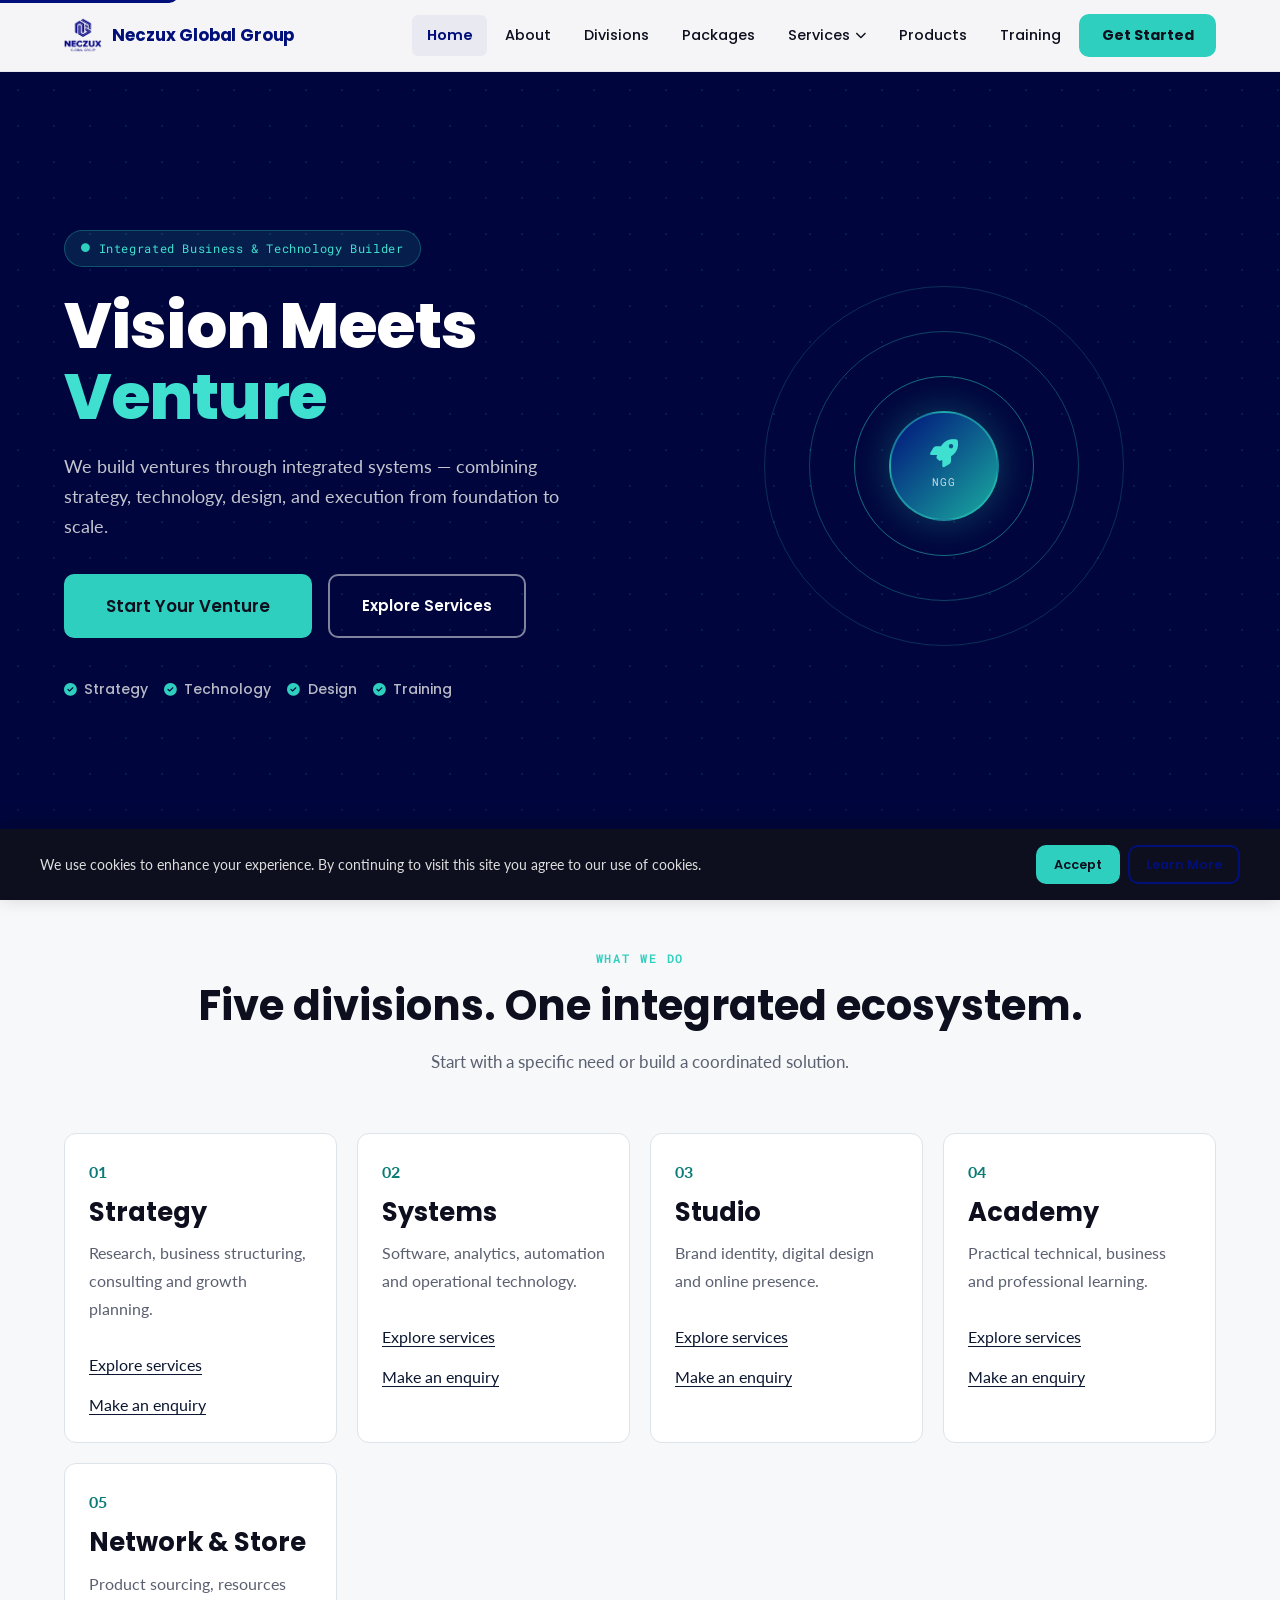
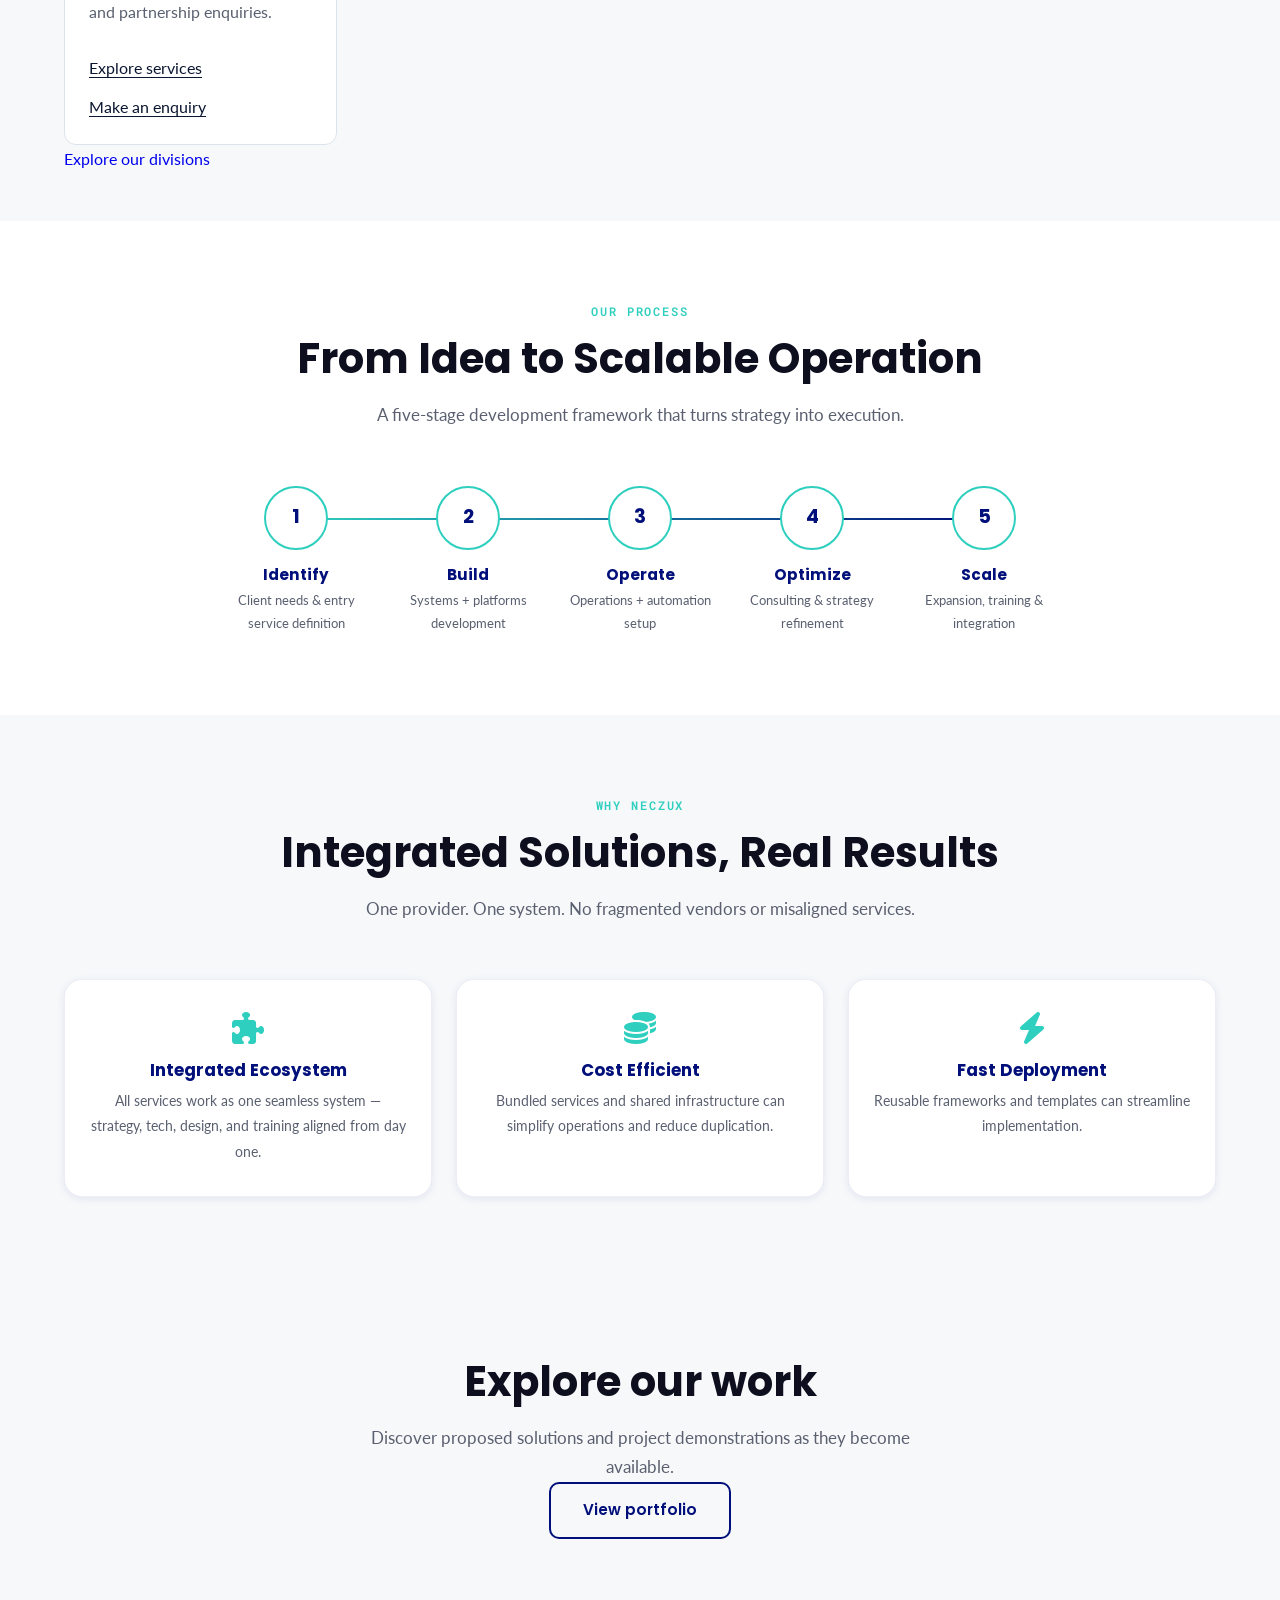
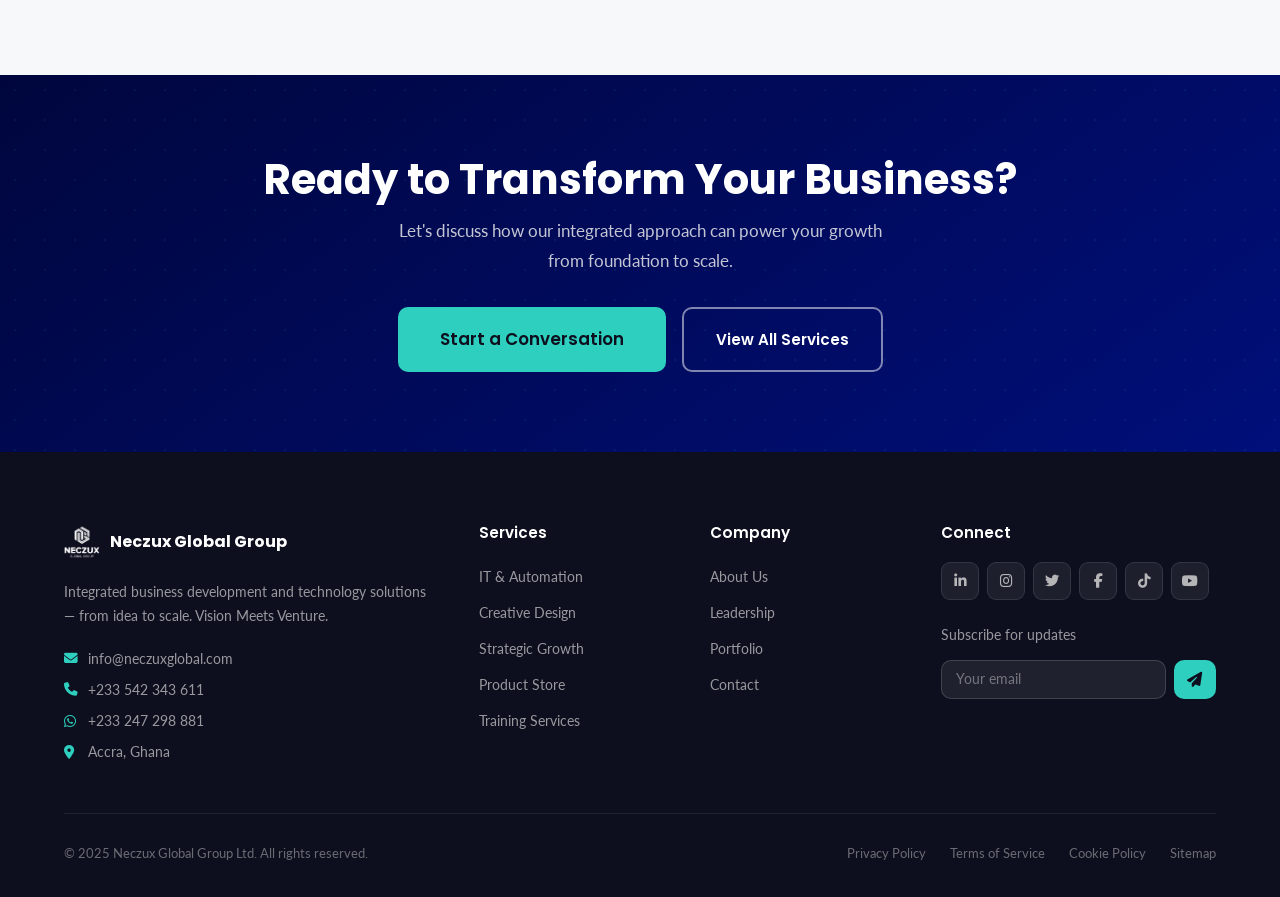
==== commit 2c73d87c: "feat: connect service packages to client intake" ====
--- a/index.html
+++ b/index.html
@@ -116,6 +116,7 @@
                         <li><a href="index.html" class="active" aria-current="page">Home</a></li>
                         <li><a href="about.html">About</a></li>
                         <li><a href="divisions.html">Divisions</a></li>
+<li><a href="packages.html">Packages</a></li>
                         <li class="dropdown">
                             <a href="services.html" class="dropdown-toggle" aria-haspopup="true" aria-expanded="false">
                                 Services <i class="fas fa-chevron-down" aria-hidden="true"></i>
--- a/styles/main.css
+++ b/styles/main.css
@@ -2222,3 +2222,6 @@
 .training-item i { color: var(--teal); font-size: 1.1rem; margin-top: 0.1rem; flex-shrink: 0; }
 .training-item h4 { font-size: 0.95rem; color: var(--navy); margin-bottom: 0.2rem; }
 .training-item p  { font-size: 0.85rem; }
+
+/* Division architecture: shared responsive components */
+.division-section{padding:3rem 1.5rem}.division-grid{display:grid;grid-template-columns:repeat(auto-fit,minmax(min(100%,250px),1fr));gap:1.25rem}.division-card{padding:1.5rem;border:1px solid #dce3eb;border-radius:12px;background:#fff;display:flex;flex-direction:column;gap:.75rem}.division-card a{color:#0B1630;text-decoration:underline;text-underline-offset:3px}.division-index{color:#087b76;font-weight:700}.division-intro{background:#0B1630;padding:5rem 0;color:white}.division-intro h1,.division-intro p{color:white}.division-header{padding:1rem 0;background:#F5F7FA}.division-header nav{display:flex;flex-wrap:wrap;gap:1rem}.division-header a{color:#0B1630}.division-card a:focus-visible,.division-header a:focus-visible{outline:3px solid #087b76;outline-offset:4px}@media(prefers-reduced-motion:reduce){html{scroll-behavior:auto}*,*::before,*::after{animation-duration:.01ms!important;transition-duration:.01ms!important}}
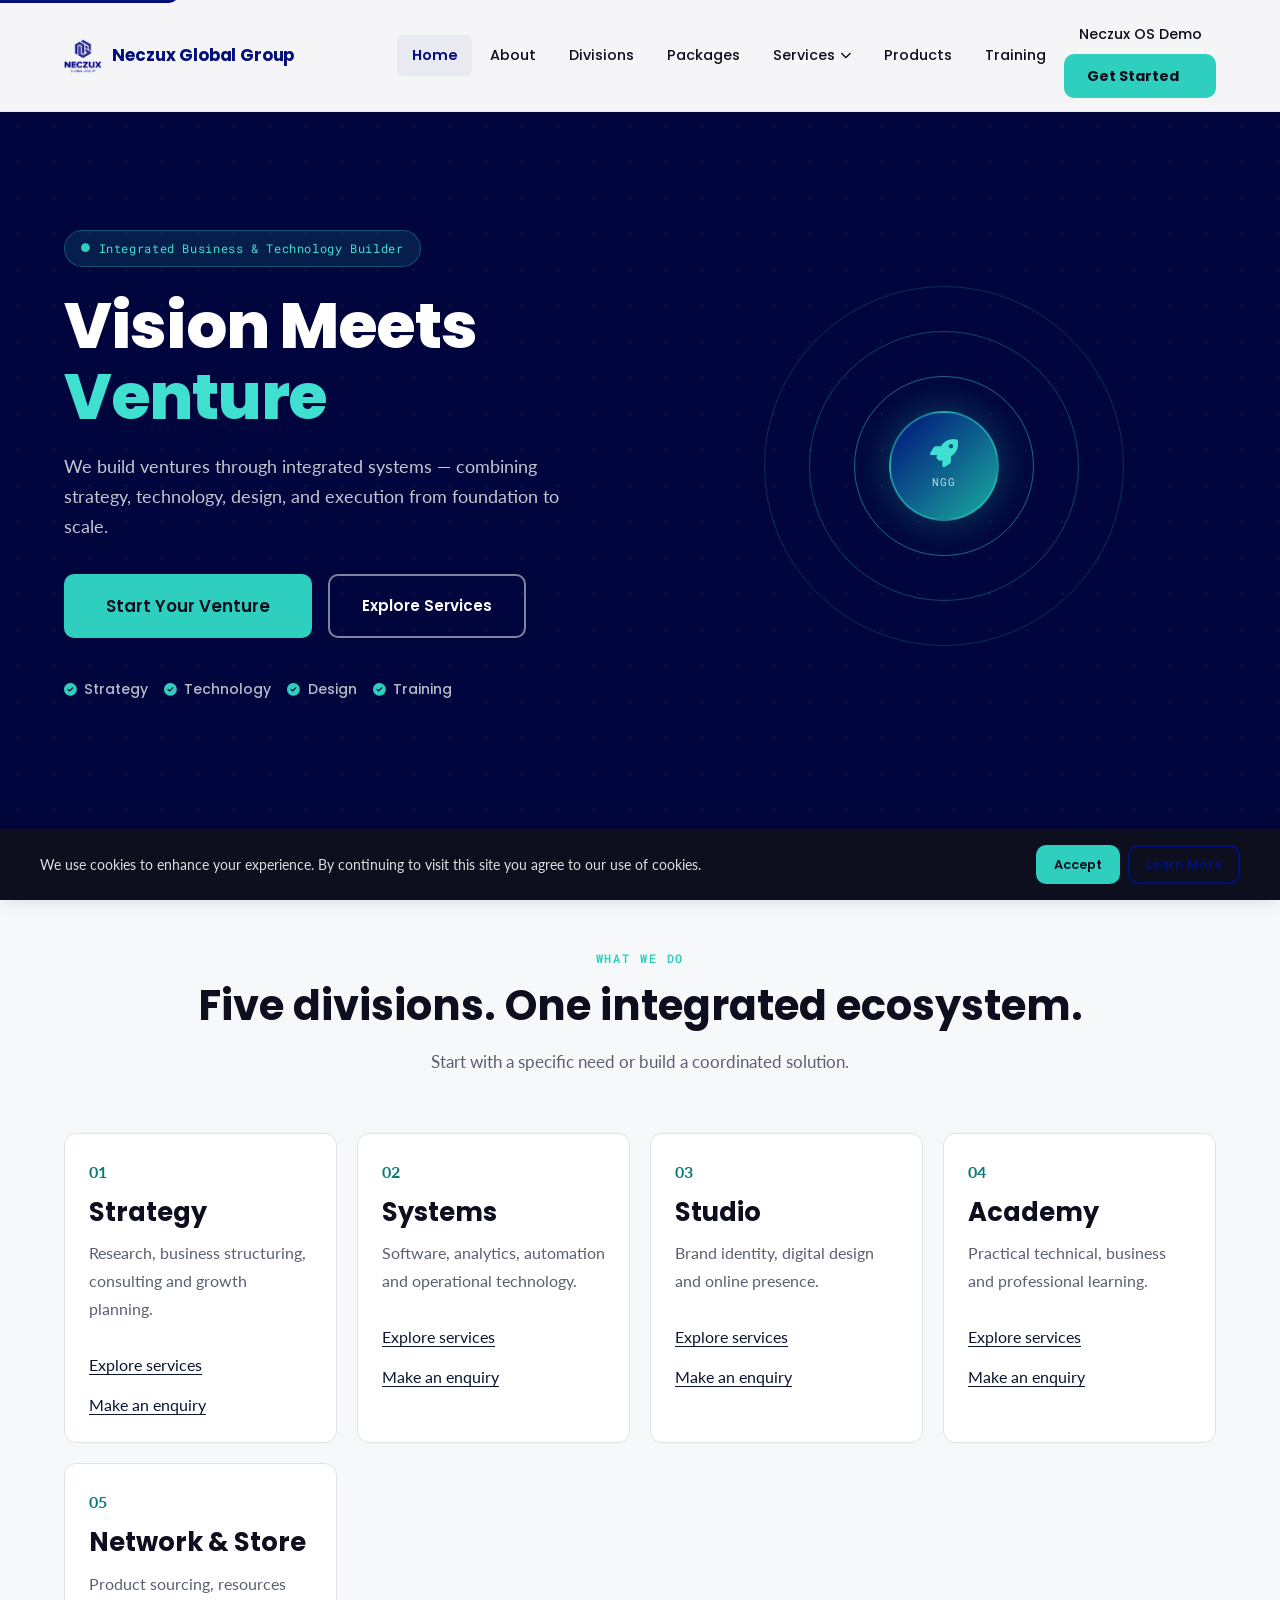
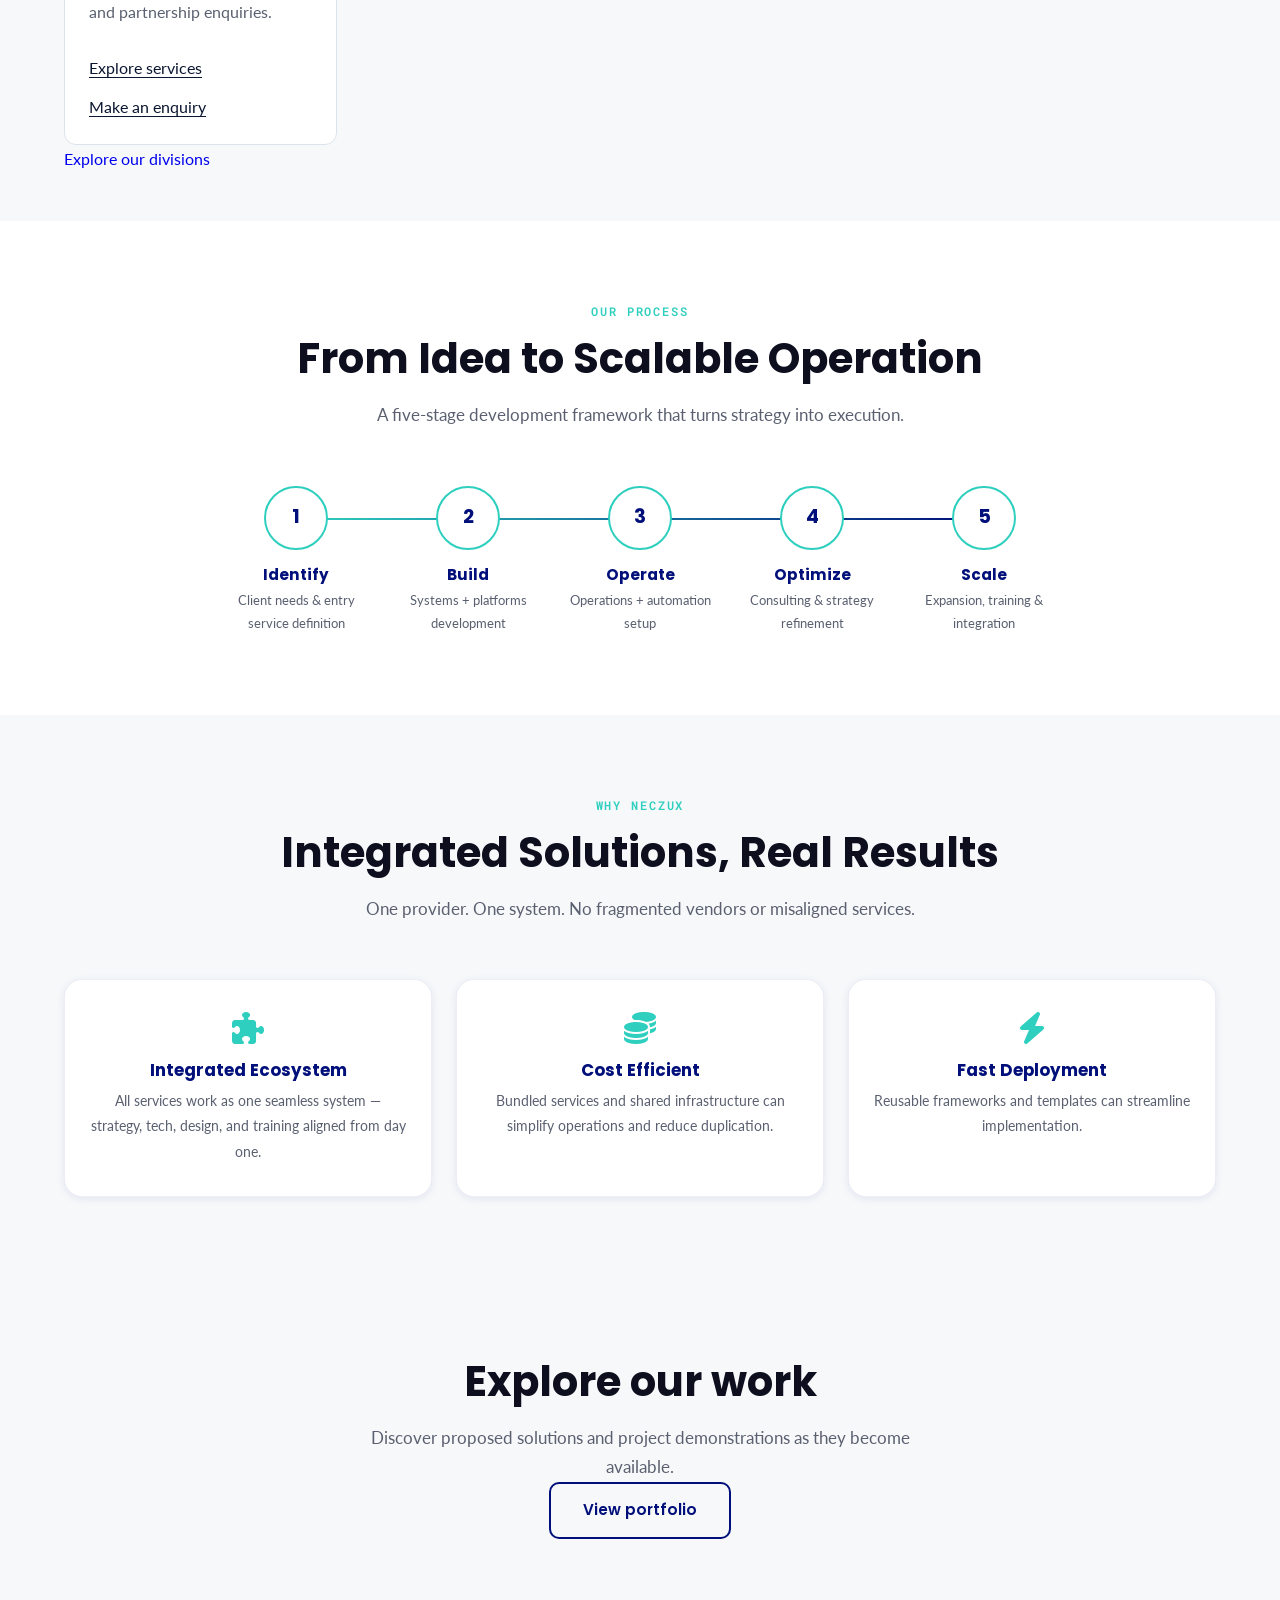
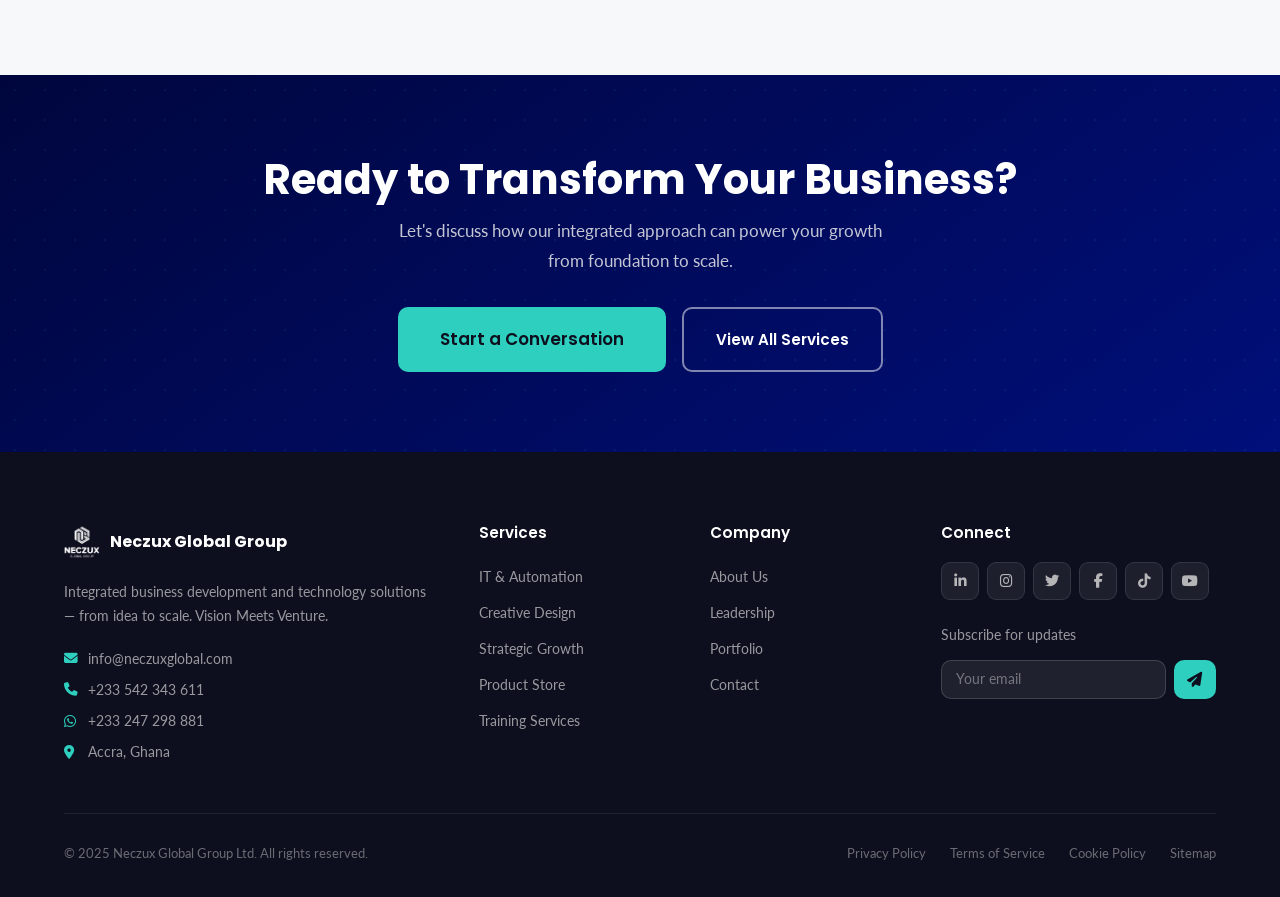
==== commit ecb740c7: "feat: link public OS demonstration" ====
--- a/index.html
+++ b/index.html
@@ -148,7 +148,7 @@
                         </li>
                         <li><a href="products.html">Products</a></li>
                         <li><a href="training.html">Training</a></li>
-                        <li><a href="contact.html" class="nav-cta">Get Started</a></li>
+                        <li><a href="operating-system.html">Neczux OS Demo</a> <a href="contact.html" class="nav-cta">Get Started</a></li>
                     </ul>
                 </div>
 
